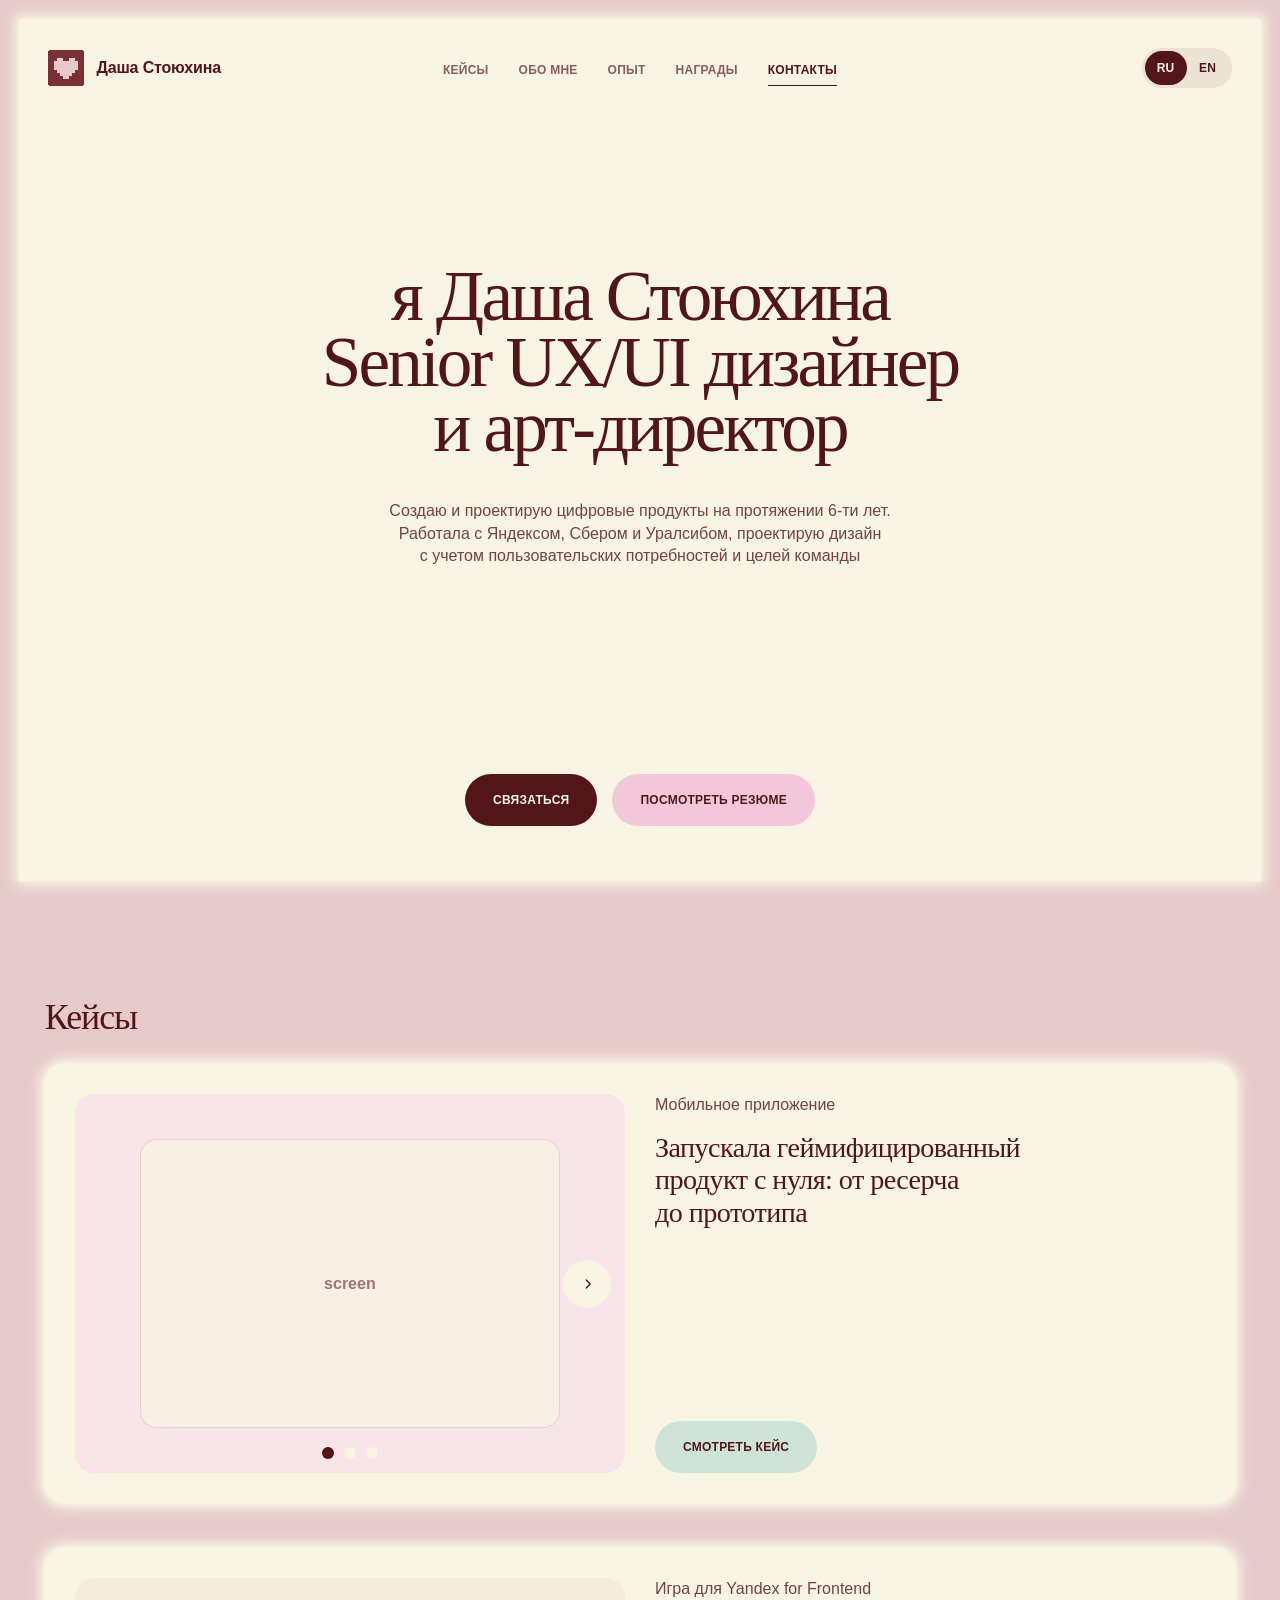
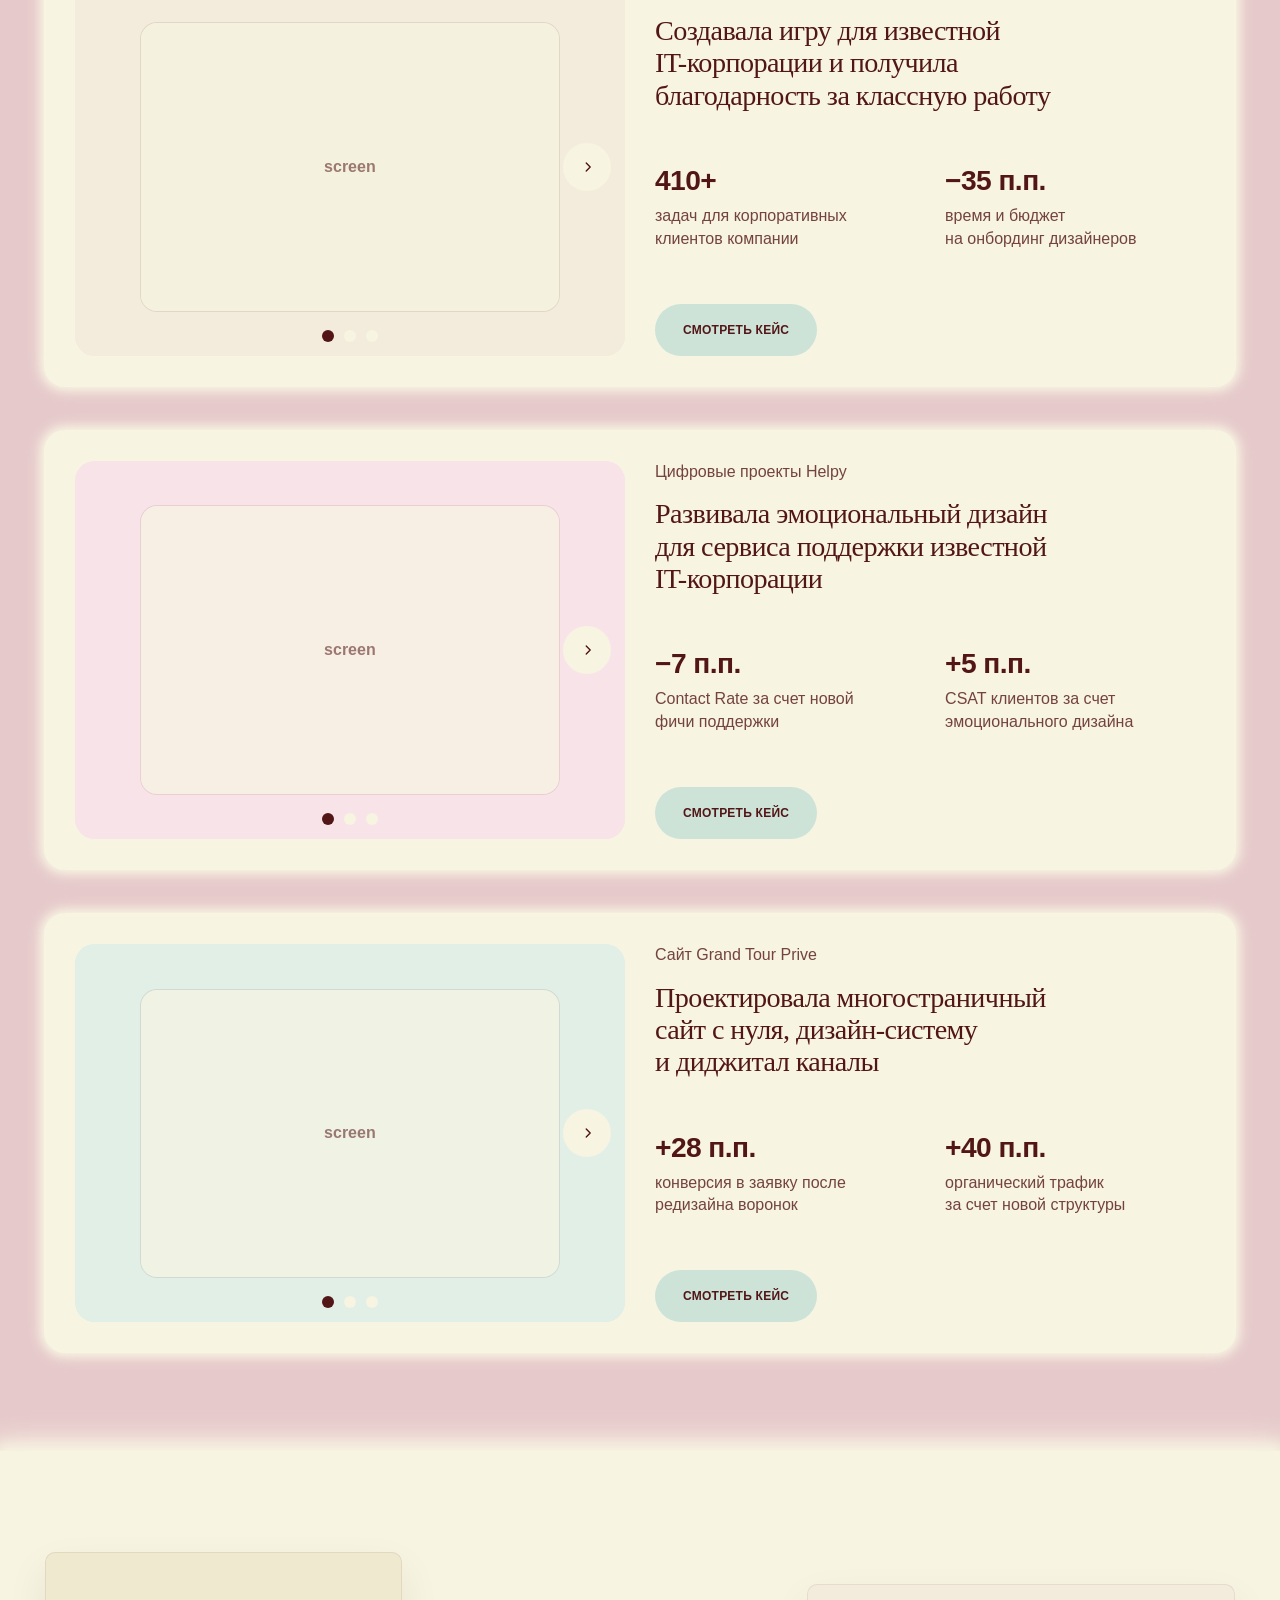
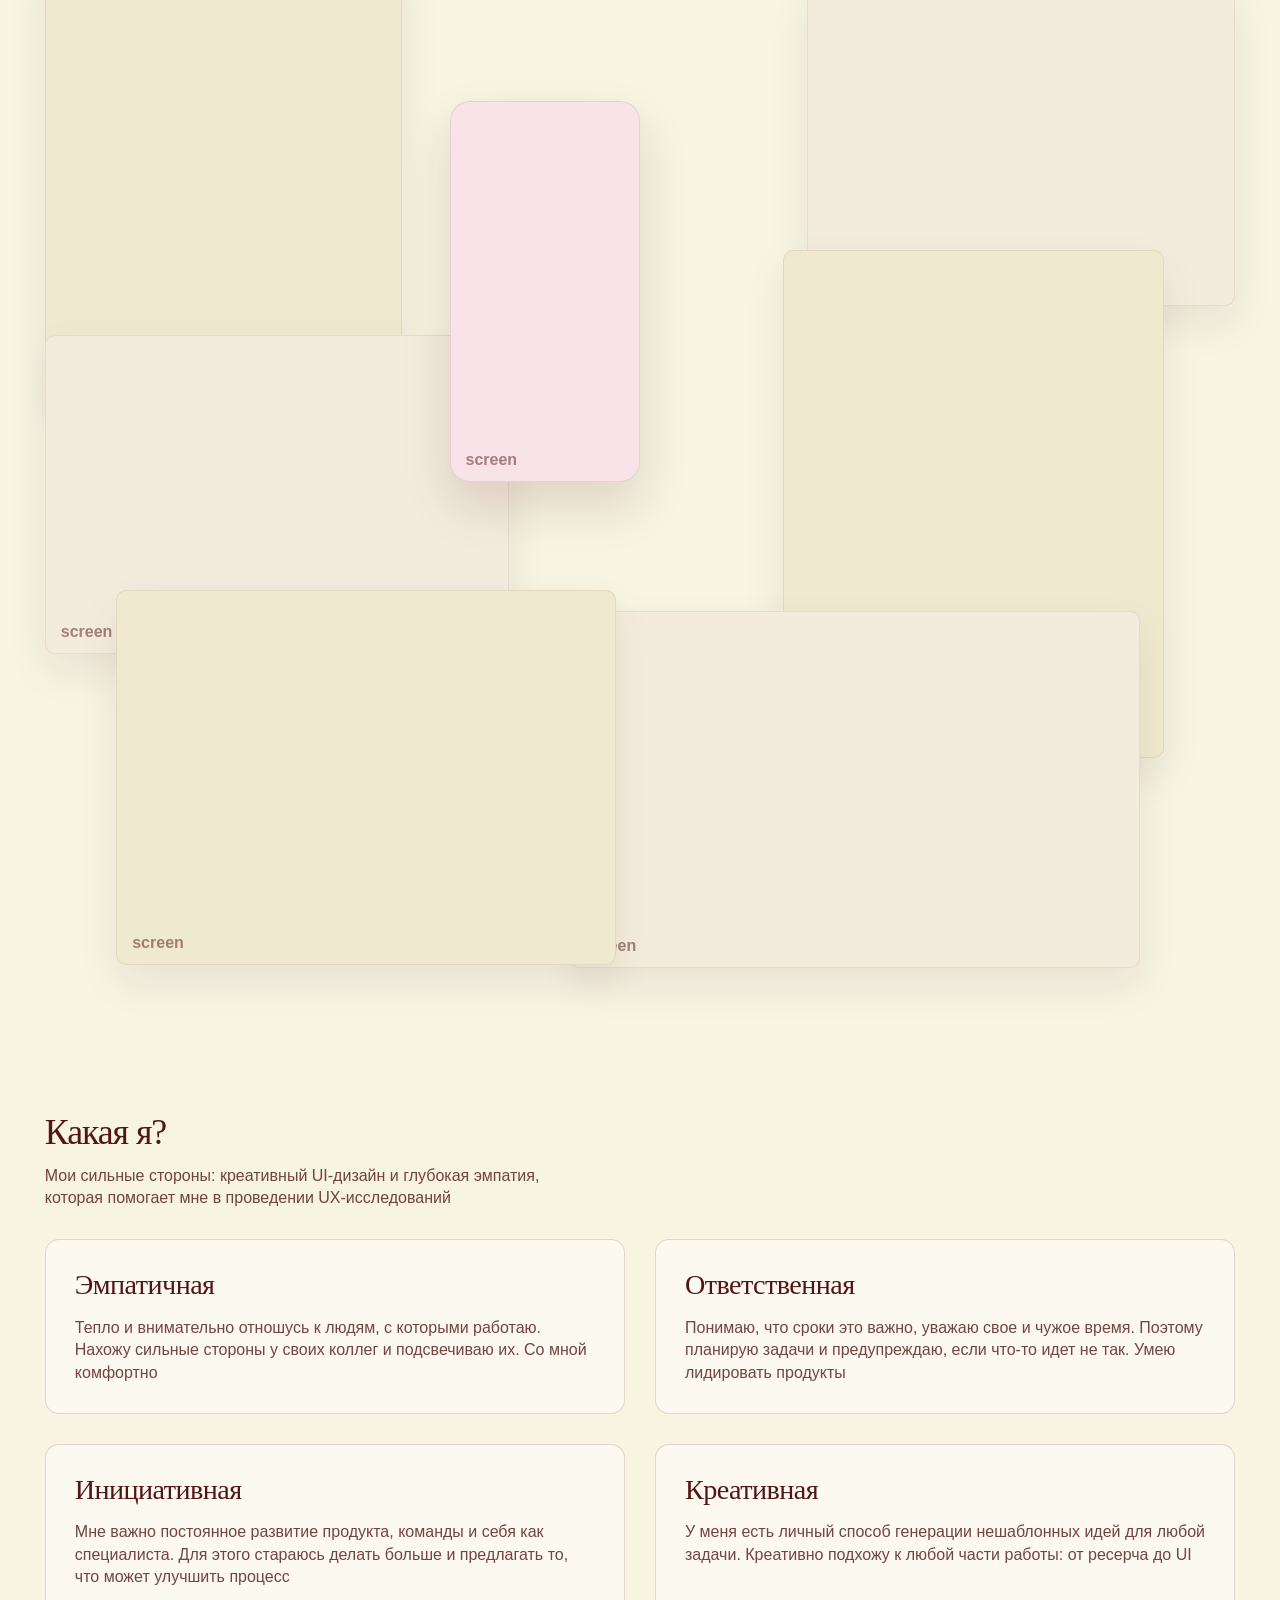
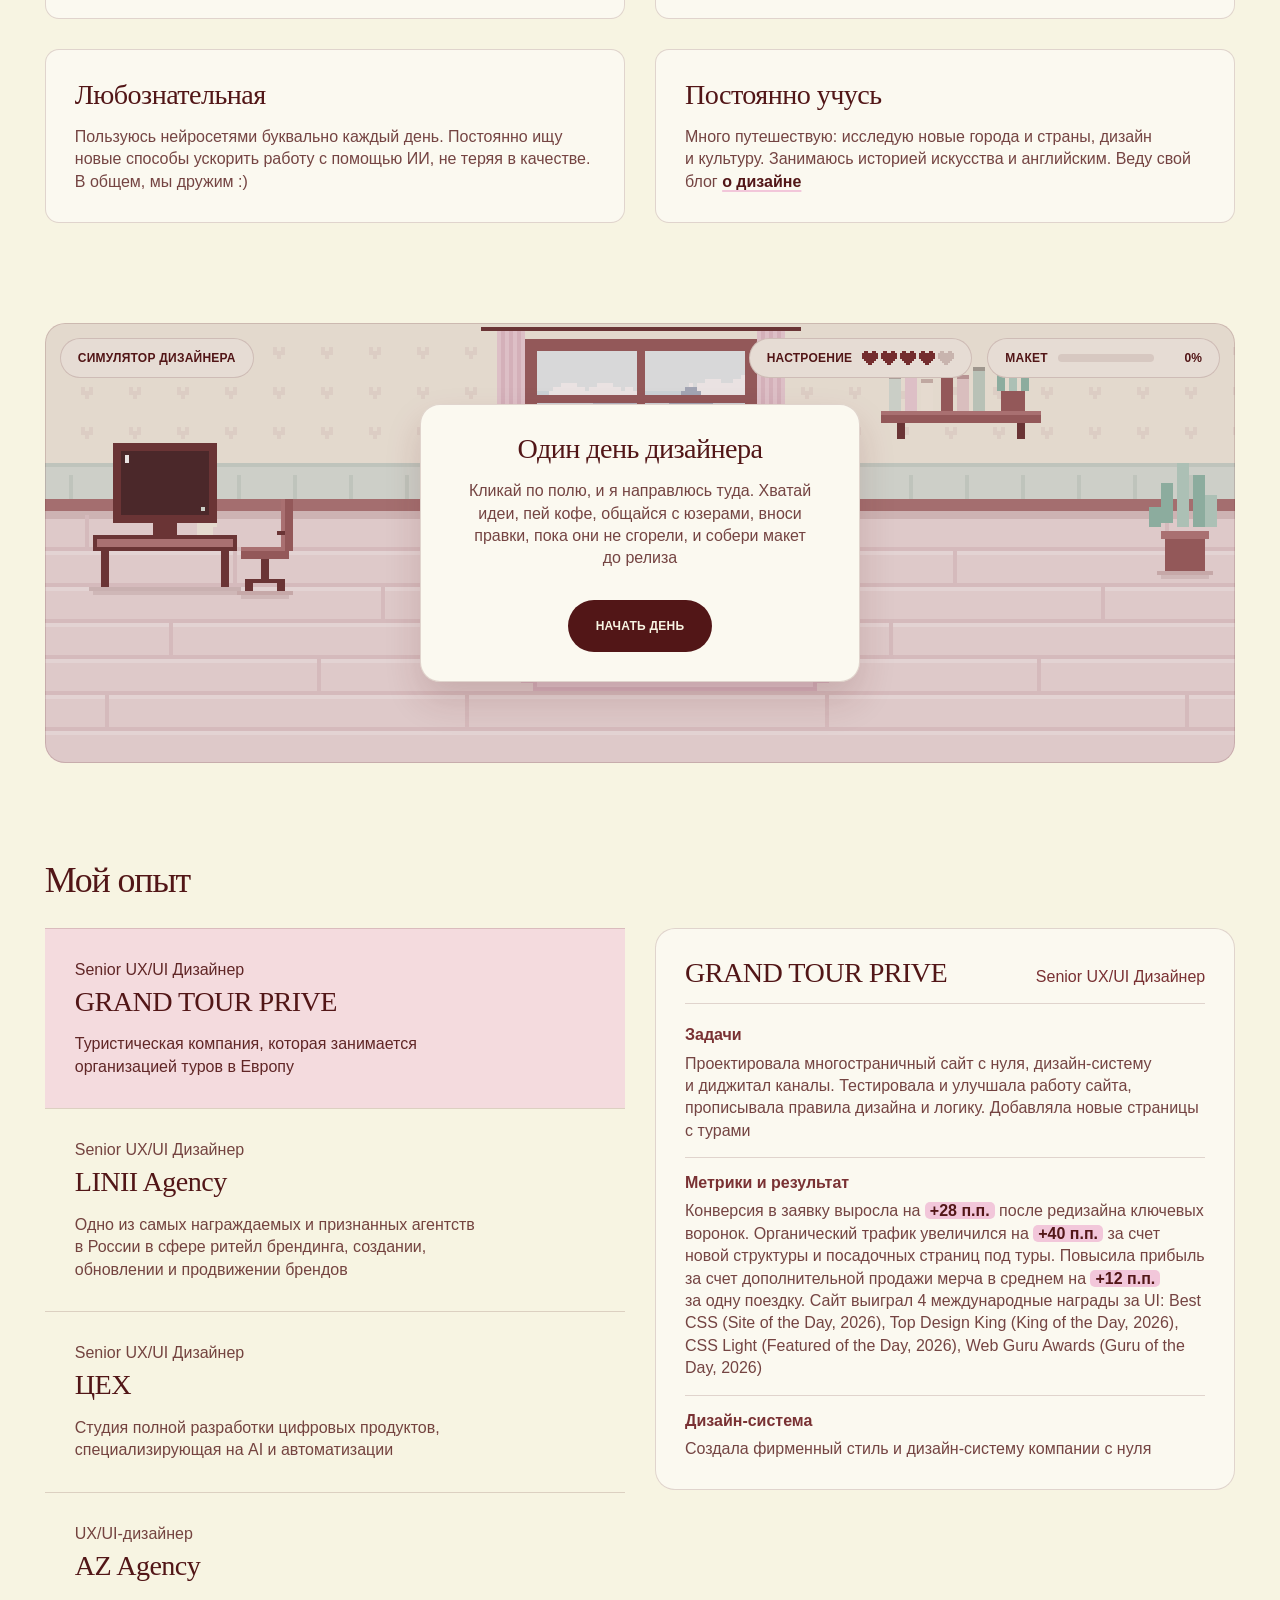
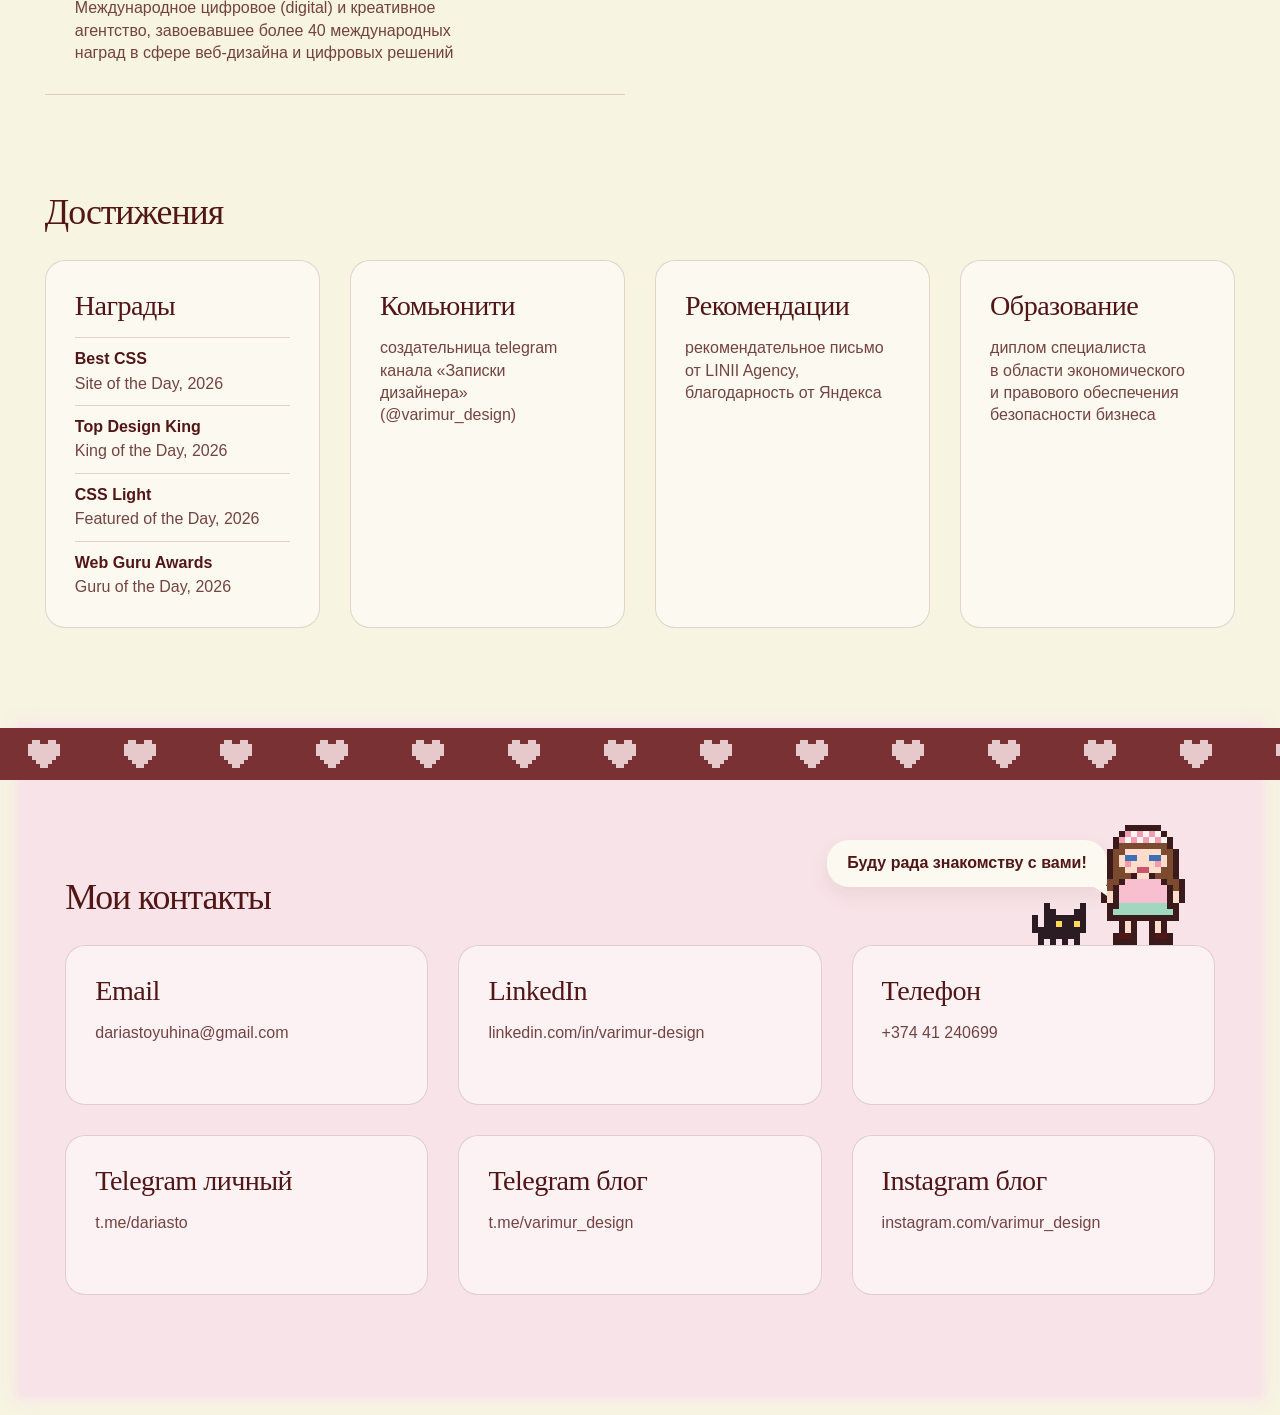
==== design/index.html @ 62f9e8bf "Set contact card title-to-value spacing to 15px. Co-authored-by: Cursor <cursoragent@cursor.com>" ====
﻿<!doctype html>
<html lang="ru">
  <head>
    <meta charset="utf-8" />
    <meta name="viewport" content="width=device-width, initial-scale=1, viewport-fit=cover" />
    <title>Даша Стоюхина | Senior UX/UI дизайнер и арт-директор</title>
    <meta
      name="description"
      content="Портфолио Даши Стоюхиной: Senior UX/UI дизайнер и арт-директор. Цифровые продукты для Яндекса, Сбера и Уралсиба."
    />
    <meta name="theme-color" content="#e6c9cb" />
    <link rel="stylesheet" href="./styles.css?v=50" />
  </head>
  <body>
    <a class="skip" href="#main" data-i18n="ui.skip">Перейти к содержанию</a>

    <header class="topbar" data-topbar>
      <div class="topbar__inner">
        <a class="logo" href="#top" aria-label="Даша Стоюхина">
          <span class="logo__tile" data-icon-tile="heart"></span>
          <span class="logo__name" data-i18n="brand">Даша Стоюхина</span>
        </a>

        <nav class="nav" id="site-nav" aria-label="Основная навигация" data-nav>
          <a class="nav__link" href="#cases" data-nav-link="cases" data-i18n="nav.cases">Кейсы</a>
          <a class="nav__link" href="#about" data-nav-link="about" data-i18n="nav.about">Обо мне</a>
          <a class="nav__link" href="#experience" data-nav-link="experience" data-i18n="nav.experience">Опыт</a>
          <a class="nav__link" href="#achievements" data-nav-link="awards" data-i18n="nav.awards">Награды</a>
          <a class="nav__link" href="#contacts" data-nav-link="contacts" data-i18n="nav.contact">Контакты</a>
        </nav>

        <div class="topbar__actions">
          <div class="lang" role="group" aria-label="Language">
            <button type="button" class="lang__btn" data-lang="ru" aria-pressed="true">RU</button>
            <button type="button" class="lang__btn" data-lang="en" aria-pressed="false">EN</button>
          </div>
          <a class="btn btn--primary btn--sm topbar__cta" href="#contacts">
            <span data-i18n="hero.primary">Связаться</span>
          </a>
          <button
            type="button"
            class="burger"
            aria-expanded="false"
            aria-controls="site-nav"
            aria-label="Меню"
            data-burger
          >
            <span></span><span></span><span></span>
          </button>
        </div>
      </div>
    </header>

    <main id="main">
      <!-- 1. First screen: the Figma frame "Идея 5", 100% of the viewport height -->
      <section class="hero" id="top">
        <div class="hero__plate">
          <div class="hero__center">
            <h1 class="hero__title" data-hero-title>
              <span>я Даша Стоюхина</span>
              <span>Senior UX/UI дизайнер</span>
              <span>и арт-директор</span>
            </h1>
            <p class="hero__lead" data-hero-lead>
              Создаю и проектирую цифровые продукты на протяжении 6-ти лет.<br />
              Работала с Яндексом, Сбером и Уралсибом, проектирую дизайн<br />
              с учетом пользовательских потребностей и целей команды
            </p>
          </div>
          <div class="hero__actions">
            <a class="btn btn--primary" href="#contacts" data-i18n="hero.primary">Связаться</a>
            <a class="btn btn--rose" href="https://drive.google.com/file/d/1dtvG4lhvJIFnrT7dEGy3mPZM46ilcKvS/view?usp=sharing" target="_blank" rel="noopener noreferrer" data-resume-link data-i18n="hero.secondary">Посмотреть резюме</a>
          </div>
        </div>
      </section>

      <!-- 2. Cases -->
      <section class="sec cases" id="cases" aria-labelledby="cases-title">
        <div class="wrap">
          <header class="sec-head">
            <h2 class="sec-title" id="cases-title" data-i18n="cases.title">Кейсы</h2>
          </header>
          <div class="cases__list" data-cases></div>
        </div>
      </section>

      <!-- 3. Communication design: quiet strip of screens (grey placeholders) -->
      <section class="comms" id="comms" aria-label="Коммуникации" data-i18n-aria="nav.comms">
        <div class="wrap">
          <div class="comms__collage" data-comms></div>
        </div>
      </section>

      <!-- 4. About -->
      <section class="sec about" id="about" aria-labelledby="about-title">
        <div class="wrap">
          <div class="about__grid">
            <header class="about__lead">
              <h2 class="sec-title" id="about-title" data-i18n="about.traitsTitle">Какая я?</h2>
              <p class="about__intro" data-i18n="about.intro"></p>
            </header>
            <div class="traits" data-traits></div>
          </div>
          <div class="about__sim" data-sim aria-label="симулятор дизайнера"></div>
        </div>
      </section>

      <!-- 5. Experience + achievements -->
      <section class="sec career" id="experience" aria-labelledby="cv-title">
        <div class="wrap">
          <header class="sec-head">
            <h2 class="sec-title" id="cv-title" data-i18n="about.cvTitle">Мой опыт</h2>
          </header>
          <div class="cv" data-cv></div>

          <div class="achievements" id="achievements" aria-labelledby="ach-title">
            <header class="sec-head">
              <h2 class="sec-title" id="ach-title" data-i18n="about.achievementsTitle">Достижения</h2>
            </header>
            <div class="ach" data-achievements></div>
          </div>
        </div>
      </section>
    </main>

    <footer class="footer" id="contacts">
      <div class="footer__plate">
        <div class="footer__pixels" aria-hidden="true"></div>
        <div class="wrap">
          <header class="sec-head">
            <h2 class="sec-title" data-footer-title>Мои контакты</h2>
          </header>
          <div class="footer__board">
            <div class="footer__hello">
              <span class="footer__bubble" data-contacts-bubble></span>
              <span class="footer__cat" data-cat-sprite></span>
              <span class="footer__dasha" data-dasha-sprite></span>
            </div>
            <ul class="contacts" data-contacts></ul>
          </div>
        </div>
      </div>
    </footer>

    <script src="../shared/i18n.js?v=4"></script>
    <script src="./i18n-extra.js?v=8"></script>
    <script src="./icons.js?v=5"></script>
    <script src="./sim.js?v=5"></script>
    <script src="./app.js?v=31"></script>
  </body>
</html>
---- design/styles.css ----
/* ===========================================================
   Portfolio — Dasha Stoyukhina
   First screen: her Figma frame (pink frame, blurred cream plate,
   centred Times headline). Everything below sits on plain beige,
   without plates: big type, hairlines, calm media.
   =========================================================== */

:root {
  --pink: #e6c9cb;
  --cream: #f7f4e2;
  --cream-2: #efe9cf;
  /* the only two beige card tones on the site: --cream-2 and --sand */
  --sand: #f3ecdc;
  --ink: #521617;
  --ink-2: #602626;
  --rose: #f2c7da;
  --rose-soft: #f8e4e8;
  --tiffany: #cde3d8;
  --tiffany-hover: #b7d5c7;
  --tile: #793133;
  --jade: #58a996;
  --line: rgba(82, 22, 23, 0.16);
  /* body text everywhere = hero lead */
  --muted: rgba(82, 22, 23, 0.8);
  --lh: 1.4;
  /* card surface = CV panel; opaque so it looks the same on cream and pink */
  --card: #fbf9f0;
  --card-line: inset 0 0 0 1px var(--line);
  --block: 100px;
  --serif: "Times New Roman", Times, serif;
  --sans: Arial, Helvetica, sans-serif;
  /* 1 hero / 2 section / 3 sub / 4 body / 5 micro — no extra sizes */
  --fs-1: clamp(2.6rem, 5.56vw, 5rem);
  --fs-2: clamp(1.5rem, 2.8vw, 2.5rem);
  --fs-3: clamp(1.35rem, 2.2vw, 2.1rem);
  --fs-4: 16px;
  --fs-5: 12px;
  --space-1: 15px;
  --space-2: 30px;
  --space-3: 60px;
  --space-4: 90px;
  --space-5: 150px;
  --frame: clamp(10px, 1.6vw, 23px);
  --plate-inset: 28px;
  /* almost full-bleed: small side inset that scales with the screen */
  --gutter: clamp(20px, 3.5vw, 56px);
  --maxw: none;
  --radius: 14px;
  --radius-lg: 20px;
  --ease: cubic-bezier(0.2, 0.7, 0.2, 1);
  --nav-h: 64px;
}

*,
*::before,
*::after { box-sizing: border-box; }

html {
  scroll-behavior: smooth;
  scroll-padding-top: 84px;
  -webkit-text-size-adjust: 100%;
}
html.has-heart-cursor { cursor: var(--cursor-default, auto); }
html.has-heart-cursor a,
html.has-heart-cursor button,
html.has-heart-cursor [role="tab"],
html.has-heart-cursor .case__track { cursor: var(--cursor-pointer, pointer); }

body {
  margin: 0;
  background: var(--cream);
  color: var(--ink);
  font-family: var(--sans);
  font-size: var(--fs-4);
  line-height: 1.5;
  -webkit-font-smoothing: antialiased;
  overflow-x: hidden;
}

img { max-width: 100%; display: block; }
h1, h2, h3, h4, p { margin: 0; }
a { color: inherit; }
ul { list-style: none; margin: 0; padding: 0; }
button { font: inherit; color: inherit; }

:focus-visible { outline: 3px solid var(--ink); outline-offset: 3px; border-radius: 6px; }

.sr-only {
  position: absolute !important; width: 1px; height: 1px; margin: -1px; padding: 0;
  overflow: hidden; clip: rect(0 0 0 0); white-space: nowrap; border: 0;
}
.skip {
  position: fixed; left: 12px; top: -80px; z-index: 100; padding: 12px 16px;
  background: var(--ink); color: var(--cream); border-radius: 10px; text-decoration: none; font-weight: 700;
}
.skip:focus { top: 12px; }

.pxicon { display: block; width: 100%; height: auto; image-rendering: pixelated; }
.pxglyph { display: block; width: 100%; height: 100%; }
.pxsprite { display: block; width: 100%; height: auto; image-rendering: pixelated; }

/* layout guides: two lines in the centre, 30px apart. Visible only with ?grid */
html.show-grid body::after {
  content: ""; position: fixed; inset: 0; z-index: 999; pointer-events: none;
  background:
    linear-gradient(90deg, transparent calc(50% - 15px), rgba(255, 0, 80, 0.55) calc(50% - 15px), rgba(255, 0, 80, 0.55) calc(50% - 14px), transparent calc(50% - 14px)),
    linear-gradient(90deg, transparent calc(50% + 14px), rgba(255, 0, 80, 0.55) calc(50% + 14px), rgba(255, 0, 80, 0.55) calc(50% + 15px), transparent calc(50% + 15px)),
    linear-gradient(90deg, transparent var(--gutter), rgba(0, 120, 255, 0.4) var(--gutter), rgba(0, 120, 255, 0.4) calc(var(--gutter) + 1px), transparent calc(var(--gutter) + 1px)),
    linear-gradient(270deg, transparent var(--gutter), rgba(0, 120, 255, 0.4) var(--gutter), rgba(0, 120, 255, 0.4) calc(var(--gutter) + 1px), transparent calc(var(--gutter) + 1px));
}

.wrap {
  width: 100%;
  max-width: var(--maxw);
  margin: 0 auto;
  padding: 0 var(--gutter);
  box-sizing: border-box;
}

/* ---------------- buttons ---------------- */
.btn {
  --bg: var(--ink); --fg: var(--cream); --bg-hover: var(--tile);
  display: inline-flex; align-items: center; justify-content: center;
  min-height: 52px; padding: 0 28px; border: 0; border-radius: 999px;
  background: var(--bg); color: var(--fg);
  font: 700 var(--fs-5)/1 var(--sans); letter-spacing: 0.02em; text-transform: uppercase;
  text-decoration: none; white-space: nowrap;
  transition: background-color 0.2s, color 0.2s, border-color 0.2s;
}
.btn:hover { background: var(--bg-hover); }
.btn:active { background: var(--bg-hover); }
.btn--rose { --bg: var(--rose); --fg: var(--ink); --bg-hover: #e8adc4; }
.btn--tiffany { --bg: var(--tiffany); --fg: var(--ink); --bg-hover: var(--tiffany-hover); }
.btn--sm { min-height: 40px; padding: 0 18px; }
.btn--ghost {
  --bg: transparent; --fg: var(--ink); --bg-hover: var(--ink);
  border: 1px solid var(--ink);
}
.btn--ghost:hover { color: var(--cream); }

/* ---------------- top bar (product navigation) ---------------- */
.topbar {
  position: fixed; inset: 0 0 auto 0; z-index: 60;
  /* same inset on top / left / right relative to the cream plate */
  padding: calc(var(--frame) + var(--plate-inset));
  padding-bottom: 0;
  transition: padding 0.25s var(--ease), background-color 0.25s, box-shadow 0.25s;
}
.topbar__inner {
  position: relative; margin: 0; min-height: 36px;
  display: grid; grid-template-columns: 1fr auto 1fr; align-items: center; gap: 16px;
}
.topbar__inner > .logo,
.topbar__inner > .nav,
.topbar__inner > .topbar__actions {
  display: flex; align-items: center; min-height: 36px;
}
.topbar.is-stuck {
  padding: 8px var(--gutter);
  background: rgba(247, 244, 226, 0.9);
  -webkit-backdrop-filter: blur(14px); backdrop-filter: blur(14px);
  box-shadow: 0 1px 0 var(--line);
}
.topbar.is-stuck .topbar__inner { min-height: 52px; }

.logo { gap: 12px; text-decoration: none; justify-self: start; }
.logo__tile { display: block; width: 36px; height: 36px; flex: none; transition: transform 0.2s var(--ease); }
/* 2 screen px down: the 12-unit icon is drawn at 36px, so 1 unit = 3px */
.logo__tile path { transform: translateY(0.6667px); }
.logo:hover .logo__tile { transform: rotate(-8deg) scale(1.08); }
.logo__name {
  font-weight: 700; font-size: var(--fs-4); letter-spacing: -0.01em; line-height: 1;
  display: inline-flex; align-items: center; height: 36px;
}

.nav { gap: var(--space-2); justify-self: center; }
.nav__link {
  position: relative; display: inline-flex; align-items: center; height: 36px;
  padding: 0; text-decoration: none; transform: translateY(2px);
  font-size: var(--fs-5); font-weight: 700; letter-spacing: 0.02em; text-transform: uppercase;
  line-height: 1; color: var(--ink-2); opacity: 0.72; transition: opacity 0.18s, color 0.18s;
}
.nav__link:hover { opacity: 1; color: var(--ink); }
.nav__link[aria-current="true"] { opacity: 1; color: var(--ink); }
.nav__link[aria-current="true"]::after {
  content: ""; position: absolute; left: 0; right: 0; bottom: 2px; height: 1px; background: var(--ink);
}

.topbar__actions { gap: 12px; justify-self: end; }
.topbar__cta { display: none; }
.topbar.is-stuck .topbar__cta { display: inline-flex; }
.lang { display: inline-flex; padding: 3px; border-radius: 999px; background: rgba(82, 22, 23, 0.07); }
.lang__btn {
  min-width: 42px; height: 34px; border: 0; border-radius: 999px; background: transparent;
  font: 700 var(--fs-5)/1 var(--sans); letter-spacing: 0.02em; transition: background-color 0.15s, color 0.15s;
}
.lang__btn:hover { background: rgba(82, 22, 23, 0.1); }
.lang__btn[aria-pressed="true"] { background: var(--ink); color: var(--cream); }

.burger { display: none; width: 44px; height: 44px; border: 0; border-radius: 50%; background: var(--rose); padding: 0; place-items: center; align-content: center; gap: 4px; }
.burger span { display: block; width: 18px; height: 2px; background: var(--ink); transition: transform 0.2s, opacity 0.2s; }
.topbar.is-open .burger span:nth-child(1) { transform: translateY(6px) rotate(45deg); }
.topbar.is-open .burger span:nth-child(2) { opacity: 0; }
.topbar.is-open .burger span:nth-child(3) { transform: translateY(-6px) rotate(-45deg); }

/* ---------------- hero: Figma "Идея 5" ---------------- */
.hero {
  background: var(--pink);
  padding: var(--frame);
  min-height: 100vh; min-height: 100svh;
  display: flex;
}
.hero__plate {
  position: relative; flex: 1; display: flex; flex-direction: column; align-items: center;
  padding: calc(var(--nav-h) + 40px) calc(var(--frame) + var(--plate-inset)) clamp(28px, 6vh, 56px);
  background: var(--cream);
  box-shadow:
    0 0 0 1px var(--cream),
    0 0 8px 3px var(--cream),
    0 0 16px 6px rgba(247, 244, 226, 0.65);
}
.hero__center {
  flex: 1; display: flex; flex-direction: column; align-items: center; justify-content: center;
  gap: clamp(20px, 4.4vh, 40px); text-align: center; width: 100%;
  transform: translateY(-33px);
}
.hero__title {
  font: 400 var(--fs-1)/0.92 var(--serif); letter-spacing: -0.04em; color: var(--ink);
  max-width: 100%;
}
.hero__title span { display: block; }
.hero__lead {
  max-width: none; font-size: var(--fs-4); line-height: var(--lh); color: var(--muted);
  white-space: nowrap;
}
.hero__actions { display: flex; flex-wrap: wrap; justify-content: center; gap: var(--space-1); }

/* ---------------- sections ---------------- */
.sec { padding: calc(var(--block) / 2) 0; }
.career { padding-bottom: var(--block); }
.cases {
  background: var(--pink);
  border-top: 0;
  padding-top: var(--block);
  padding-bottom: 0;
}
.cases .wrap { padding-bottom: var(--block); }
.cases .case {
  background: var(--cream);
  border-radius: var(--radius-lg);
  padding: var(--space-2);
  margin-top: 45px;
  overflow: visible;
  box-shadow:
    0 0 0 1px var(--cream),
    0 0 8px 3px var(--cream),
    0 0 16px 6px rgba(247, 244, 226, 0.65);
}
.cases .case:first-child { margin-top: 0; }
/* 100px of cream before the screens; its top edge is softened like the hero plate, a touch stronger */
.cases::after {
  content: ""; display: block; height: var(--block); background: var(--cream);
  box-shadow:
    0 0 0 1px var(--cream),
    0 -4px 12px 4px var(--cream),
    0 -10px 24px 8px rgba(247, 244, 226, 0.55);
}
.cases + .comms { background: var(--cream); }

.sec-head { display: flex; align-items: flex-start; gap: var(--space-2); margin-bottom: var(--space-2); }
.sec-title { font: 400 var(--fs-2)/0.96 var(--serif); letter-spacing: -0.03em; }

.reveal { opacity: 0; translate: 0 22px; transition: opacity 0.6s var(--ease), translate 0.6s var(--ease); transition-delay: calc(var(--i, 0) * 70ms); }
.reveal.is-in { opacity: 1; translate: 0 0; }

/* ---------------- cases: media left, text right (abarabonova rhythm) ---------------- */
.cases__list { display: grid; }
/* every two-column block splits on the centre guides: 1fr | 30px | 1fr */
.case {
  display: grid; grid-template-columns: minmax(0, 1fr) minmax(0, 1fr); gap: var(--space-2);
  align-items: stretch;
  overflow: visible;
  --c1: var(--rose-soft); --c2: var(--rose-soft);
}
.case--yandex { --c1: var(--sand); --c2: var(--sand); }
.case--grandtour { --c1: #e1efe7; --c2: #e1efe7; }

.case__media { position: relative; aspect-ratio: 16 / 11; border-radius: var(--radius-lg); overflow: hidden; isolation: isolate; background: var(--c1); align-self: start; }
.case__track {
  display: flex; height: 100%; overflow-x: auto; scroll-snap-type: x mandatory; scrollbar-width: none; overscroll-behavior-x: contain;
}
.case__track::-webkit-scrollbar { display: none; }
.slide { position: relative; flex: 0 0 100%; scroll-snap-align: start; scroll-snap-stop: always; }
.slide--ph { background: var(--c2); display: grid; place-items: center; }
.slide--ph::before {
  content: ""; position: absolute; inset: 12%; border-radius: 16px; background: rgba(247, 244, 226, 0.7);
  box-shadow: 0 0 0 1px rgba(82, 22, 23, 0.1);
}
.slide__label { position: relative; font: 600 var(--fs-4)/1 var(--sans); color: var(--ink); opacity: 0.55; letter-spacing: 0; text-transform: none; }

.slider-btn {
  position: absolute; top: 50%; z-index: 2; width: 48px; height: 48px; margin-top: -24px; padding: 0; border-radius: 50%;
  border: 0; outline: 0; box-shadow: none; background: var(--cream); color: var(--ink); display: grid; place-items: center;
  transition: background-color 0.2s, color 0.2s, opacity 0.2s;
}
.slider-btn:hover:not(:disabled),
.slider-btn:focus-visible:not(:disabled) { background: var(--ink); color: var(--cream); border: 0; outline: 0; box-shadow: none; }
.slider-btn:disabled { opacity: 0; pointer-events: none; }
.slider-btn--prev { left: 14px; }
.slider-btn--next { right: 14px; }
.slider-btn--prev .slider-btn__i { transform: scaleX(-1); }
.slider-btn__i { display: block; width: 14px; height: 14px; margin-left: 2px; color: inherit; }
.slider-btn--prev .slider-btn__i { margin-left: 0; margin-right: 2px; }
.slider-btn__i svg { display: block; width: 100%; height: 100%; }
.slider-dots { position: absolute; left: 0; right: 0; bottom: 5px; z-index: 2; display: flex; justify-content: center; gap: 0; }
/* 30px hit area around a 12px visible dot */
.slider-dot {
  box-sizing: border-box; width: 30px; height: 30px; margin: 0 -4px; padding: 9px; border-radius: 50%; border: 0;
  background: var(--cream); background-clip: content-box; cursor: pointer;
  transition: background-color 0.18s, transform 0.18s;
}
.slider-dot:hover { transform: scale(1.2); }
.slider-dot.is-on { background-color: var(--ink); }
.case__body {
  display: flex; flex-direction: column; align-items: flex-start;
  gap: var(--space-1); min-width: 0;
}
.case__caption { font: 400 var(--fs-4)/var(--lh) var(--sans); color: var(--muted); }
.case__title { font: 400 var(--fs-3)/1.15 var(--serif); letter-spacing: -0.02em; }
html[lang="en"] .case__title { max-width: 15em; }
/* metrics float in the middle: equal space above (to the title) and below (to the button) */
.case__metrics {
  display: grid; grid-template-columns: repeat(2, minmax(0, 1fr)); gap: var(--space-2); width: 100%;
  margin: auto 0;
}
.case__metrics + .case-cta { margin-top: 0; }
.metric-card__value { font: 700 var(--fs-3)/1.1 var(--sans); letter-spacing: -0.02em; color: var(--ink); }
.metric-card__label { margin-top: 8px; font: 400 var(--fs-4)/var(--lh) var(--sans); color: var(--muted); }
.case-cta { margin-top: auto; flex: none; }

/* ---------------- communications: an overlapping collage of screens (yana-style) ---------------- */
.comms { padding: 0 0 calc(var(--block) / 2); }
.cases + .comms { padding-top: 0; }
/* tall collage spanning several screens, like yana-fisher */
.comms__collage { position: relative; aspect-ratio: 1.12 / 1; }
.shot {
  position: absolute; left: var(--l); top: var(--t); z-index: var(--z, 1); width: var(--w); aspect-ratio: var(--ar, 4 / 5);
  border-radius: 10px; background: var(--tone, var(--cream-2));
  box-shadow: inset 0 0 0 1px rgba(82, 22, 23, 0.08), 0 18px 40px rgba(82, 22, 23, 0.08);
  transition: transform 0.3s var(--ease);
}
.shot--phone { border-radius: 20px; box-shadow: inset 0 0 0 1px rgba(82, 22, 23, 0.1), 0 24px 50px rgba(82, 22, 23, 0.14); }
.shot:hover { transform: translateY(-6px); }
/* screens can be dragged around on wide screens */
@media (min-width: 641px) {
  .shot { touch-action: none; cursor: grab; user-select: none; }
  .shot.is-dragging { cursor: grabbing; transform: scale(1.02); transition: none; box-shadow: inset 0 0 0 1px rgba(82, 22, 23, 0.08), 0 30px 60px rgba(82, 22, 23, 0.16); }
}
.shot__label { position: absolute; left: 16px; bottom: 14px; font: 600 var(--fs-4)/1 var(--sans); letter-spacing: 0; text-transform: none; opacity: 0.5; }

/* ---------------- about: heading, then trait cards in two columns ---------------- */
.about__lead { display: grid; gap: var(--space-1); margin-bottom: var(--space-2); }
.about__intro { font-size: var(--fs-4); line-height: var(--lh); color: var(--muted); max-width: 60ch; }

.traits { display: grid; grid-template-columns: repeat(2, minmax(0, 1fr)); gap: var(--space-2); }
.trait {
  display: grid; align-content: start; gap: var(--space-1);
  padding: var(--space-2); border-radius: var(--radius); background: var(--card); box-shadow: var(--card-line);
  transition: transform 0.3s var(--ease);
}
.trait:hover { transform: translateY(-4px); }
.trait__title { font: 400 var(--fs-3)/1.15 var(--serif); letter-spacing: -0.02em; }
.trait__text { font-size: var(--fs-4); line-height: var(--lh); color: var(--muted); max-width: 60ch; }
.trait__text a { color: var(--ink); font-weight: 600; text-underline-offset: 3px; text-decoration-thickness: 2px; text-decoration-color: var(--rose); transition: text-decoration-color 0.2s; }
.trait__text a:hover { text-decoration-color: var(--ink); }

.about__sim { margin: var(--block) 0 0; }

/* ---------------- career: CV as master/detail ---------------- */
.cv { display: grid; grid-template-columns: minmax(0, 1fr) minmax(0, 1fr); gap: var(--space-2); align-items: start; }
.cv__list { display: grid; border-bottom: 1px solid var(--line); }
.cv-btn {
  display: grid; grid-template-columns: minmax(0, 1fr) auto; gap: var(--space-1); align-items: start; width: 100%; text-align: left;
  padding: var(--space-2); border: 0; border-top: 1px solid var(--line); border-radius: 0; background: transparent;
  transition: background-color 0.2s, color 0.2s;
}
.cv-btn:hover { background: rgba(242, 199, 218, 0.4); }
.cv-item.is-on .cv-btn { background: rgba(242, 199, 218, 0.55); }
.cv-btn__main { display: grid; gap: 5px; }
.cv-btn__role { font: 400 var(--fs-4)/var(--lh) var(--sans); letter-spacing: 0; text-transform: none; color: var(--muted); }
.cv-btn__company { font: 400 var(--fs-3)/1.15 var(--serif); letter-spacing: -0.02em; }
.cv-btn__sum { margin-top: 10px; font-size: var(--fs-4); line-height: var(--lh); color: var(--muted); max-width: 46ch; }
.cv-item.is-on .cv-btn__sum, .cv-item.is-on .cv-btn__role { color: var(--ink-2); }
.cv-btn__mark { display: none; width: 18px; height: 18px; margin-top: 8px; transition: transform 0.25s var(--ease); }
.cv-item.is-on .cv-btn__mark { transform: rotate(45deg); }
.cv-inline { display: none; }

.cv__panel {
  position: sticky; top: 100px; min-height: 360px; padding: var(--space-2); border-radius: var(--radius-lg);
  background: var(--card); box-shadow: var(--card-line);
}
.cv__panel.is-swap { animation: swap 0.35s var(--ease); }
.cv-panel__head { display: flex; flex-wrap: wrap; align-items: baseline; justify-content: space-between; gap: 6px var(--space-1); padding-bottom: var(--space-1); margin-bottom: 6px; border-bottom: 1px solid var(--line); }
.cv-panel__company { font: 400 var(--fs-3)/1.1 var(--serif); letter-spacing: -0.02em; }
.cv-panel__role { font: 400 var(--fs-4)/var(--lh) var(--sans); letter-spacing: 0; text-transform: none; color: var(--tile); }
.cv-sec { padding: var(--space-1) 0; border-bottom: 1px solid var(--line); }
.cv-sec:last-child { border-bottom: 0; padding-bottom: 0; }
.cv-sec__title { font: 600 var(--fs-4)/1.2 var(--sans); letter-spacing: 0; text-transform: none; color: var(--tile); margin-bottom: 8px; }
.cv-sec__text { font-size: var(--fs-4); line-height: var(--lh); color: var(--muted); }
mark.metric { background: var(--rose); color: var(--ink); padding: 0 5px; border-radius: 5px; font-weight: 700; white-space: nowrap; }

.achievements { margin-top: var(--block); }
.ach { display: grid; grid-template-columns: repeat(4, minmax(0, 1fr)); gap: var(--space-2); }
.ach-item {
  display: flex; flex-direction: column; align-items: flex-start; gap: var(--space-1);
  padding: var(--space-2); border-radius: var(--radius-lg); background: var(--card); box-shadow: var(--card-line);
}
.ach-item__kicker { font: 700 var(--fs-4)/var(--lh) var(--sans); color: var(--tile); }
.ach-item__title { font: 400 var(--fs-3)/1.15 var(--serif); letter-spacing: -0.02em; }
.ach-item__text { font-size: var(--fs-4); line-height: var(--lh); color: var(--muted); }
.ach-item__chips { display: grid; width: 100%; }
.ach-item__chips li {
  display: grid; gap: 2px; padding: 10px 0; border-top: 1px solid var(--line);
  font-size: var(--fs-4); line-height: var(--lh);
}
.ach-item__chips li:last-child { padding-bottom: 0; }
.ach-item__chips span { color: var(--muted); }

/* ---------------- footer ---------------- */
/* cream side frame + soft-edged pink plate, same blur idea as the hero */
.footer {
  background: var(--cream);
  padding: 0 var(--frame) var(--frame);
}
.footer__plate {
  background: var(--rose-soft);
  padding-bottom: var(--block);
  box-shadow:
    0 0 0 1px var(--rose-soft),
    0 0 8px 3px var(--rose-soft),
    0 0 16px 6px rgba(248, 228, 232, 0.65);
}
/* Dasha + cat stand on the top edge of the top-right contact card */
.footer__board { position: relative; }
.footer__hello { position: absolute; right: var(--space-2); bottom: 100%; z-index: 1; display: flex; align-items: flex-end; gap: var(--space-1); }
.footer__dasha { width: 84px; flex: none; animation: hop 2.4s steps(4) infinite; }
.footer__cat { width: 54px; flex: none; transform: scaleX(-1); }
/* chat-style speech bubble at her head, the tail points down-right to her */
.footer__bubble {
  position: absolute; right: 78px; bottom: 58px; z-index: 1; white-space: nowrap;
  padding: 12px 20px; border-radius: 22px 22px 4px 22px; background: var(--card);
  box-shadow: 0 8px 20px rgba(82, 22, 23, 0.08);
  font: 700 var(--fs-4)/var(--lh) var(--sans);
}
.footer__bubble::after {
  content: ""; position: absolute; right: 0; bottom: -9px;
  border-right: 14px solid var(--card); border-bottom: 10px solid transparent;
}
.footer__pixels {
  position: relative; height: 52px; margin: 0 calc(-1 * var(--frame)) var(--block); background-color: var(--tile);
  background-image: url("data:image/svg+xml,%3Csvg xmlns='http://www.w3.org/2000/svg' width='48' height='26' viewBox='0 0 24 13' shape-rendering='crispEdges'%3E%3Cpath fill='%23e6c9cb' d='M8 3h1v1h-1zM9 3h1v1h-1zM12 3h1v1h-1zM13 3h1v1h-1zM7 4h8v3H7zM8 7h6v1H8zM9 8h4v1H9zM10 9h2v1h-2z'/%3E%3C/svg%3E");
  background-size: 96px 52px; background-repeat: repeat-x; animation: marquee 9s linear infinite;
}
.contacts { display: grid; grid-template-columns: repeat(3, minmax(0, 1fr)); gap: var(--space-2); }
.contact {
  display: flex; flex-direction: column; justify-content: flex-start; gap: 15px;
  height: 100%; min-height: 160px; padding: var(--space-2);
  border-radius: var(--radius-lg); background: rgba(255, 255, 255, 0.5); box-shadow: var(--card-line);
  text-decoration: none; transition: transform 0.3s var(--ease);
}
.contact:hover { transform: translateY(-4px); }
.contact__kind { font: 400 var(--fs-3)/1.15 var(--serif); letter-spacing: -0.02em; color: var(--ink); }
.contact__val { font: 400 var(--fs-4)/var(--lh) var(--sans); color: var(--muted); overflow-wrap: anywhere; }

/* ---------------- designer simulator ---------------- */
.sim {
  position: relative; overflow: hidden; border-radius: var(--radius-lg); background: #ead2cf;
}
.sim::after { content: ""; position: absolute; inset: 0; z-index: 4; border-radius: inherit; box-shadow: var(--card-line); pointer-events: none; }
.sim__canvas {
  display: block; image-rendering: pixelated; image-rendering: crisp-edges; touch-action: manipulation;
  cursor: var(--cursor-pointer, pointer);
}
.sim__canvas:focus-visible { outline: 0; }
.sim__hud {
  position: absolute; top: var(--space-1); left: var(--space-1); right: var(--space-1); z-index: 2;
  display: flex; flex-wrap: wrap; align-items: center; gap: var(--space-1); pointer-events: none;
}
/* small captions inside the game use the button type style */
.sim__tag, .sim__stat {
  display: inline-flex; align-items: center; gap: 10px; min-height: 40px; padding: 0 18px;
  border-radius: 999px; background: var(--card); box-shadow: var(--card-line);
  font: 700 var(--fs-5)/1 var(--sans); letter-spacing: 0.02em; text-transform: uppercase;
}
.sim__tag { margin-right: auto; }
.sim__hearts { display: inline-flex; gap: 3px; }
.sim__heart { display: block; width: 16px; height: 14px; color: var(--tile); transition: color 0.2s; }
.sim__heart.is-off { color: rgba(82, 22, 23, 0.2); }
.sim__bar { position: relative; display: block; width: 96px; height: 8px; overflow: hidden; border-radius: 8px; background: rgba(82, 22, 23, 0.1); }
.sim__bar i { position: absolute; inset: 0 auto 0 0; width: 0; border-radius: 8px; background: var(--tile); transition: width 0.3s var(--ease); }
.sim__v { min-width: 3.2em; text-align: right; }
.sim__pops { position: absolute; inset: 0; z-index: 2; pointer-events: none; }
.sim__pop {
  position: absolute; transform: translateX(-50%); padding: 8px 12px; white-space: nowrap;
  border-radius: 999px; background: var(--card); box-shadow: var(--card-line);
  font: 700 var(--fs-5)/1 var(--sans); letter-spacing: 0.02em; text-transform: uppercase;
  animation: simpop 1.1s var(--ease) forwards;
}
.sim__pop--good { background: var(--tiffany); }
.sim__pop--love { background: var(--rose); }
.sim__pop--bad { background: var(--tile); color: var(--cream); box-shadow: none; }
.sim__overlay {
  position: absolute; inset: 0; z-index: 3; display: grid; place-items: center; padding: var(--space-2);
  background: rgba(82, 22, 23, 0.12);
}
.sim__overlay[hidden] { display: none; }
.sim__card {
  display: grid; justify-items: center; gap: var(--space-1); max-width: 440px; padding: var(--space-2);
  text-align: center; background: var(--card); border-radius: var(--radius-lg); box-shadow: var(--card-line), 0 18px 36px rgba(82, 22, 23, 0.16);
}
.sim__title { font: 400 var(--fs-3)/1.1 var(--serif); letter-spacing: -0.02em; }
.sim__text { font-size: var(--fs-4); line-height: var(--lh); color: var(--muted); }
.sim__go { margin-top: var(--space-1); }

/* ---------------- keyframes ---------------- */
@keyframes hop { 0% { transform: translateY(0); } 40% { transform: translateY(-8px); } 70% { transform: translateY(2px); } 100% { transform: translateY(0); } }
@keyframes swap { from { opacity: 0; transform: translateY(8px); } to { opacity: 1; transform: none; } }
@keyframes marquee { to { background-position-x: 96px; } }
@keyframes simpop { 0% { opacity: 0; translate: 0 6px; } 15% { opacity: 1; translate: 0 0; } 75% { opacity: 1; } 100% { opacity: 0; translate: 0 -18px; } }

/* ---------------- responsive ---------------- */
@media (max-width: 900px) {
  .hero__lead { white-space: normal; max-width: 42ch; }
  :root { --fs-1: clamp(2rem, 9vw, 2.9rem); }
}

@media (max-width: 1100px) {
  .ach { grid-template-columns: repeat(2, minmax(0, 1fr)); }
}

@media (max-width: 900px) {
  .case { grid-template-columns: minmax(0, 1fr); }
  .case-cta { margin-top: var(--space-1); }
  .case__title .br-d { display: none; }
  .contacts { grid-template-columns: repeat(2, minmax(0, 1fr)); }
}

@media (max-width: 960px) {
  .topbar__inner { grid-template-columns: 1fr auto; }
  .burger { display: grid; }
  .topbar__inner > .nav {
    display: none; position: absolute; top: calc(100% + 10px); left: 0; right: 0; flex-direction: column; gap: 2px; padding: 8px;
    border-radius: 22px; background: var(--cream); box-shadow: 0 0 0 1px var(--line), 0 18px 36px rgba(82, 22, 23, 0.18);
  }
  .topbar.is-open .topbar__inner > .nav { display: flex; }
  .nav__link { padding: 14px 4px; font-size: var(--fs-5); }
  .topbar.is-open:not(.is-stuck) .topbar__inner { z-index: 2; }
  .cv { grid-template-columns: minmax(0, 1fr); }
  .cv__panel { display: none; }
  .cv-btn__mark { display: block; }
  .cv-item.is-on .cv-inline {
    display: block; margin: 8px 0 14px; padding: 18px 20px; border-radius: 16px; background: rgba(255, 255, 255, 0.55);
    box-shadow: inset 0 0 0 1px var(--line); animation: swap 0.3s var(--ease);
  }
}

@media (max-width: 640px) {
  .topbar__cta, .topbar.is-stuck .topbar__cta { display: none; }
  .lang__btn { min-width: 38px; }
  .case__metrics { grid-template-columns: minmax(0, 1fr); gap: var(--space-1); }
  .ach, .contacts, .traits { grid-template-columns: minmax(0, 1fr); }
  .trait { padding: 20px; }
  .sim__tag { display: none; }
  .sim__bar { width: 56px; }
  .hero__actions { width: 100%; flex-direction: column; }
  .hero__actions .btn { width: 100%; }
  .comms__collage { aspect-ratio: auto; display: grid; grid-template-columns: repeat(2, minmax(0, 1fr)); gap: var(--space-1); align-items: start; }
  .shot { position: relative; left: auto; top: auto; width: auto; rotate: 0deg; }
  .shot--phone { grid-row: span 2; }
}

@media (max-height: 560px) and (orientation: landscape) {
  .hero__plate { padding-top: calc(var(--nav-h) + 12px); }
  .hero__center { gap: 12px; }
}

@media (prefers-reduced-motion: reduce) {
  html { scroll-behavior: auto; }
  *, *::before, *::after { animation: none !important; transition-duration: 0.01ms !important; }
  .reveal { opacity: 1; translate: 0 0; }
}
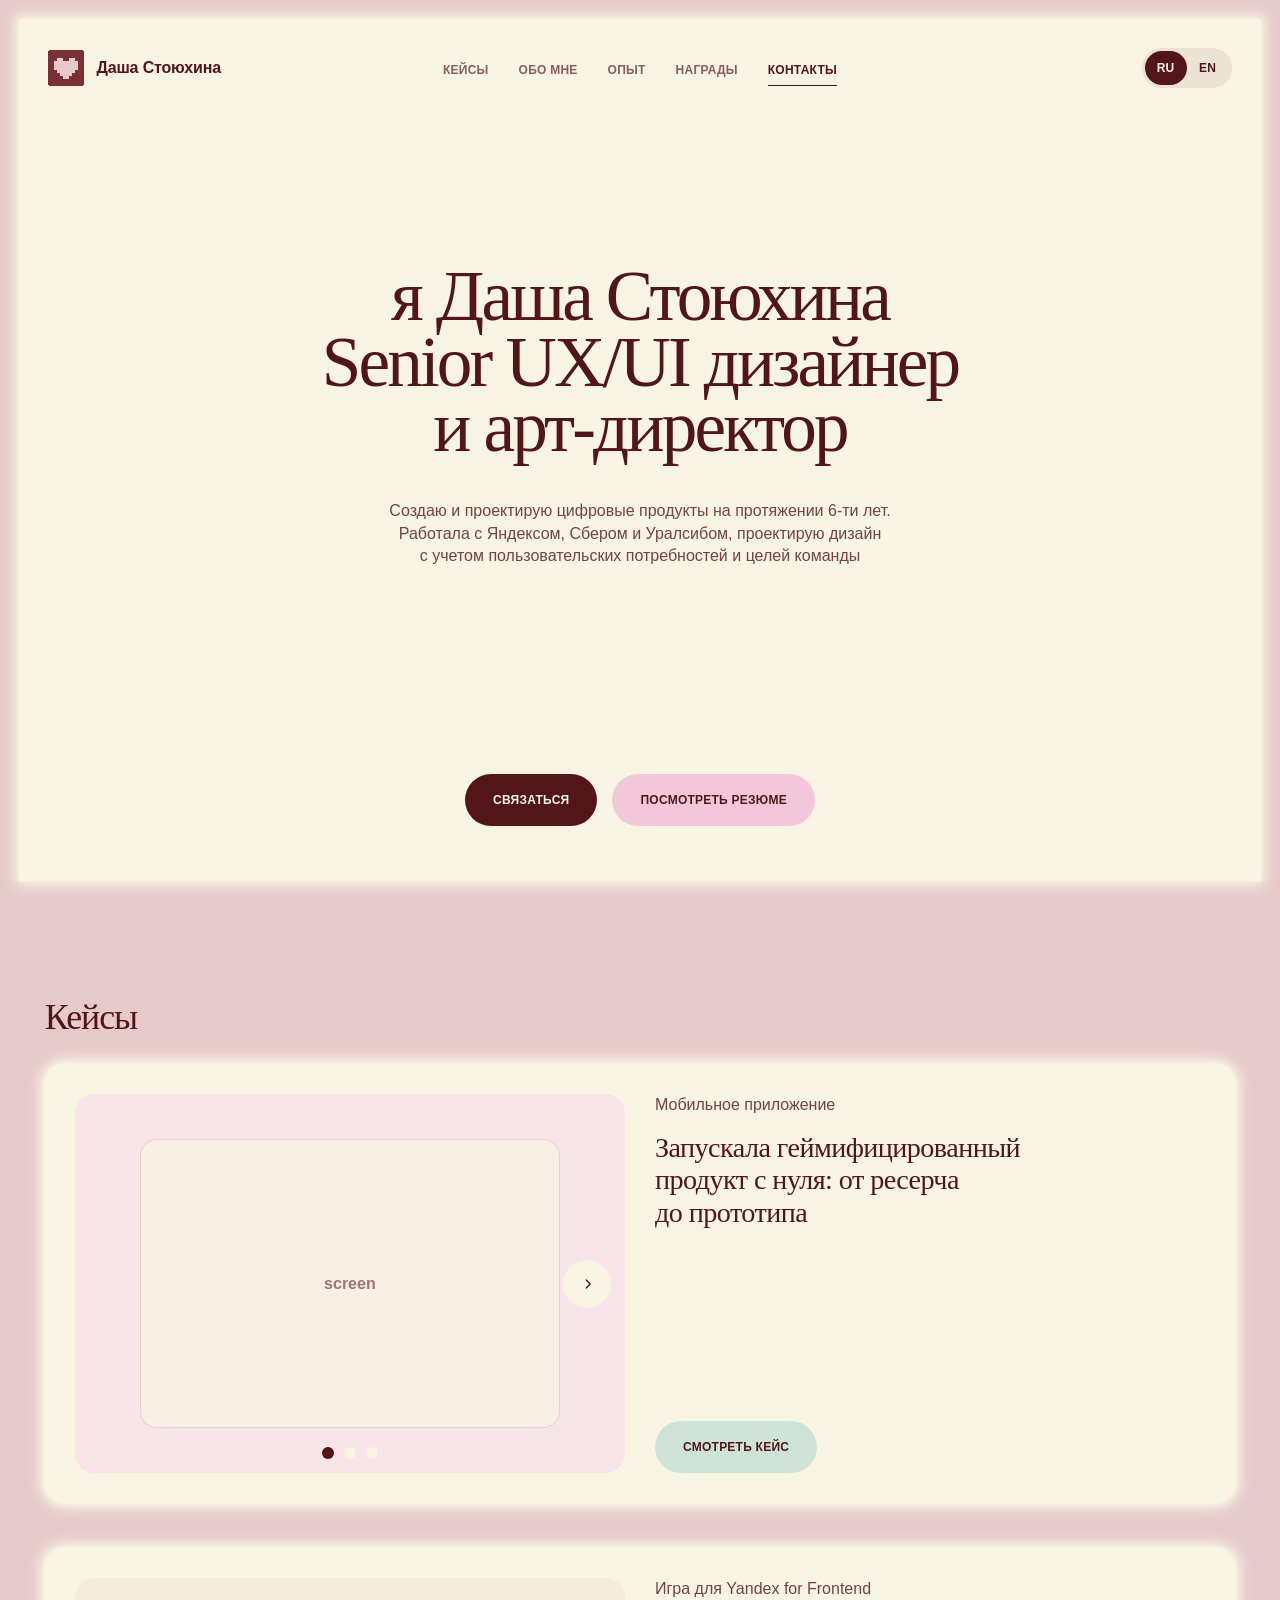
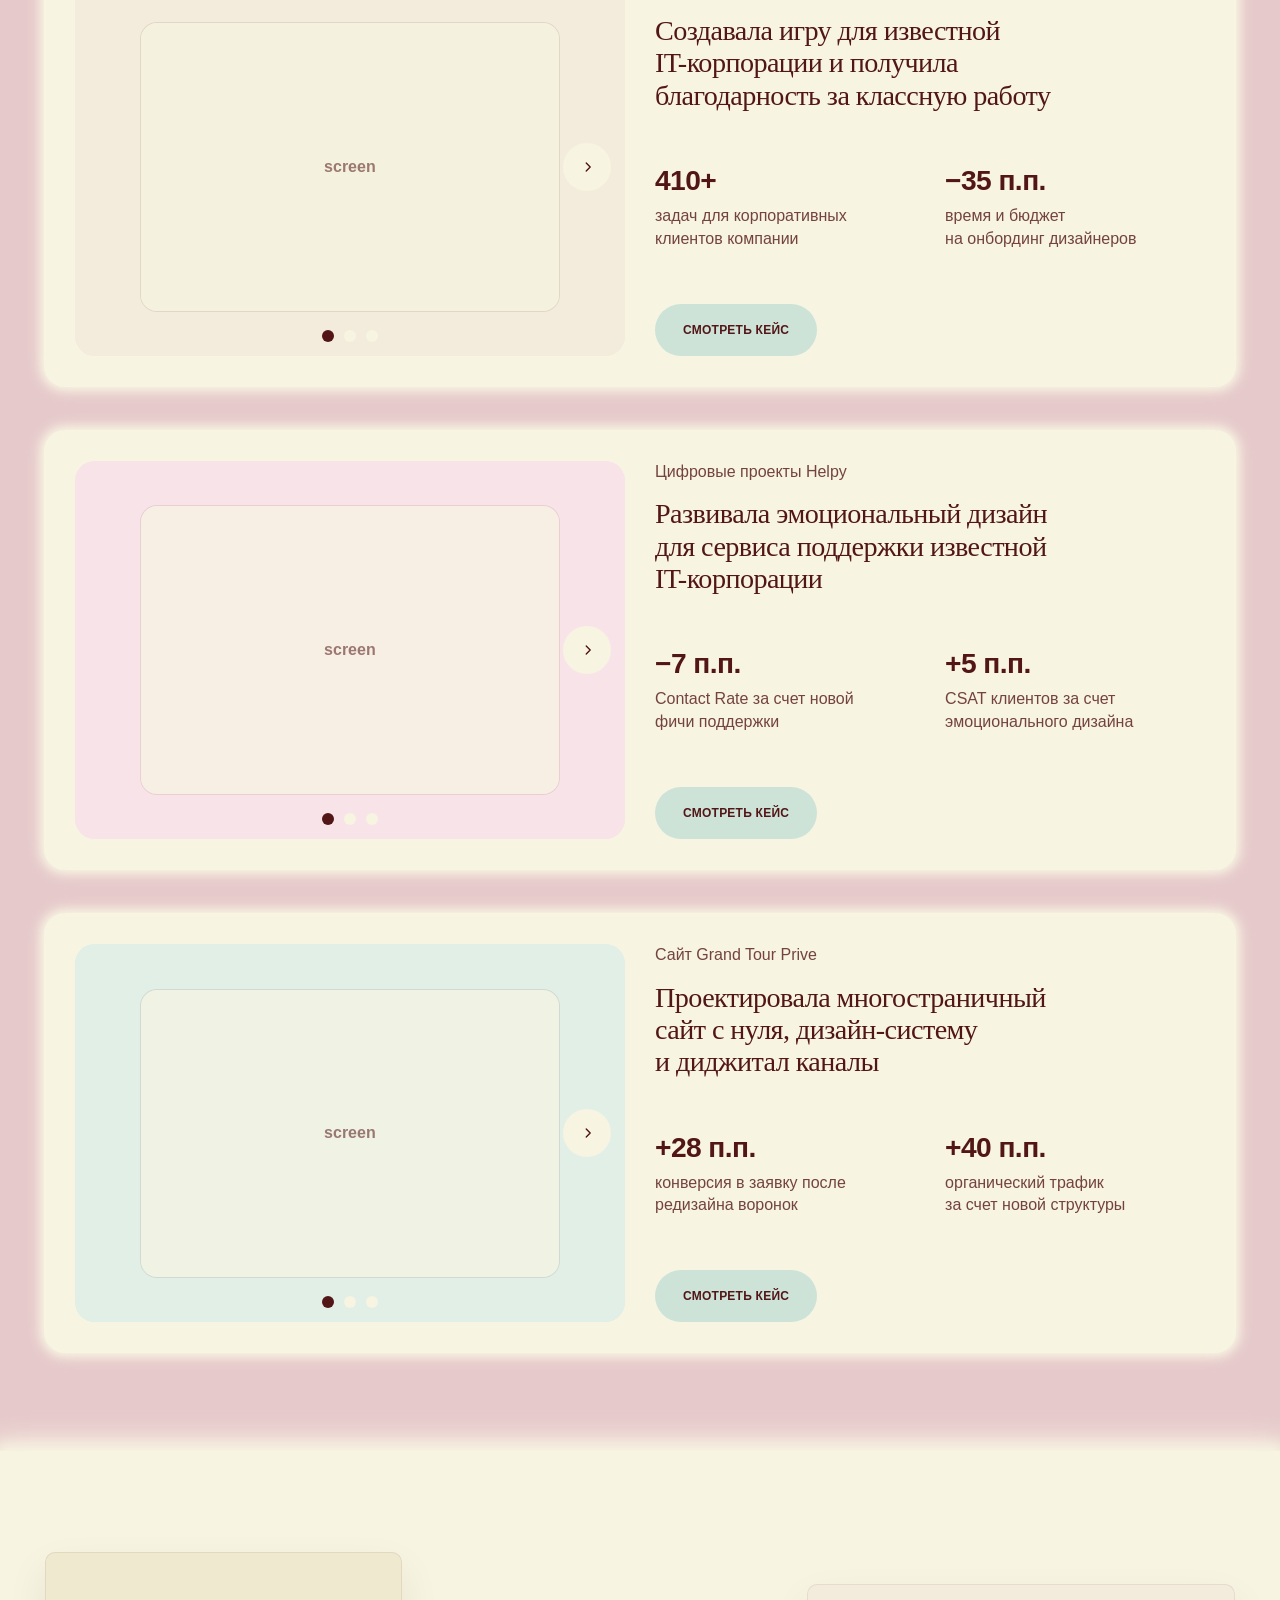
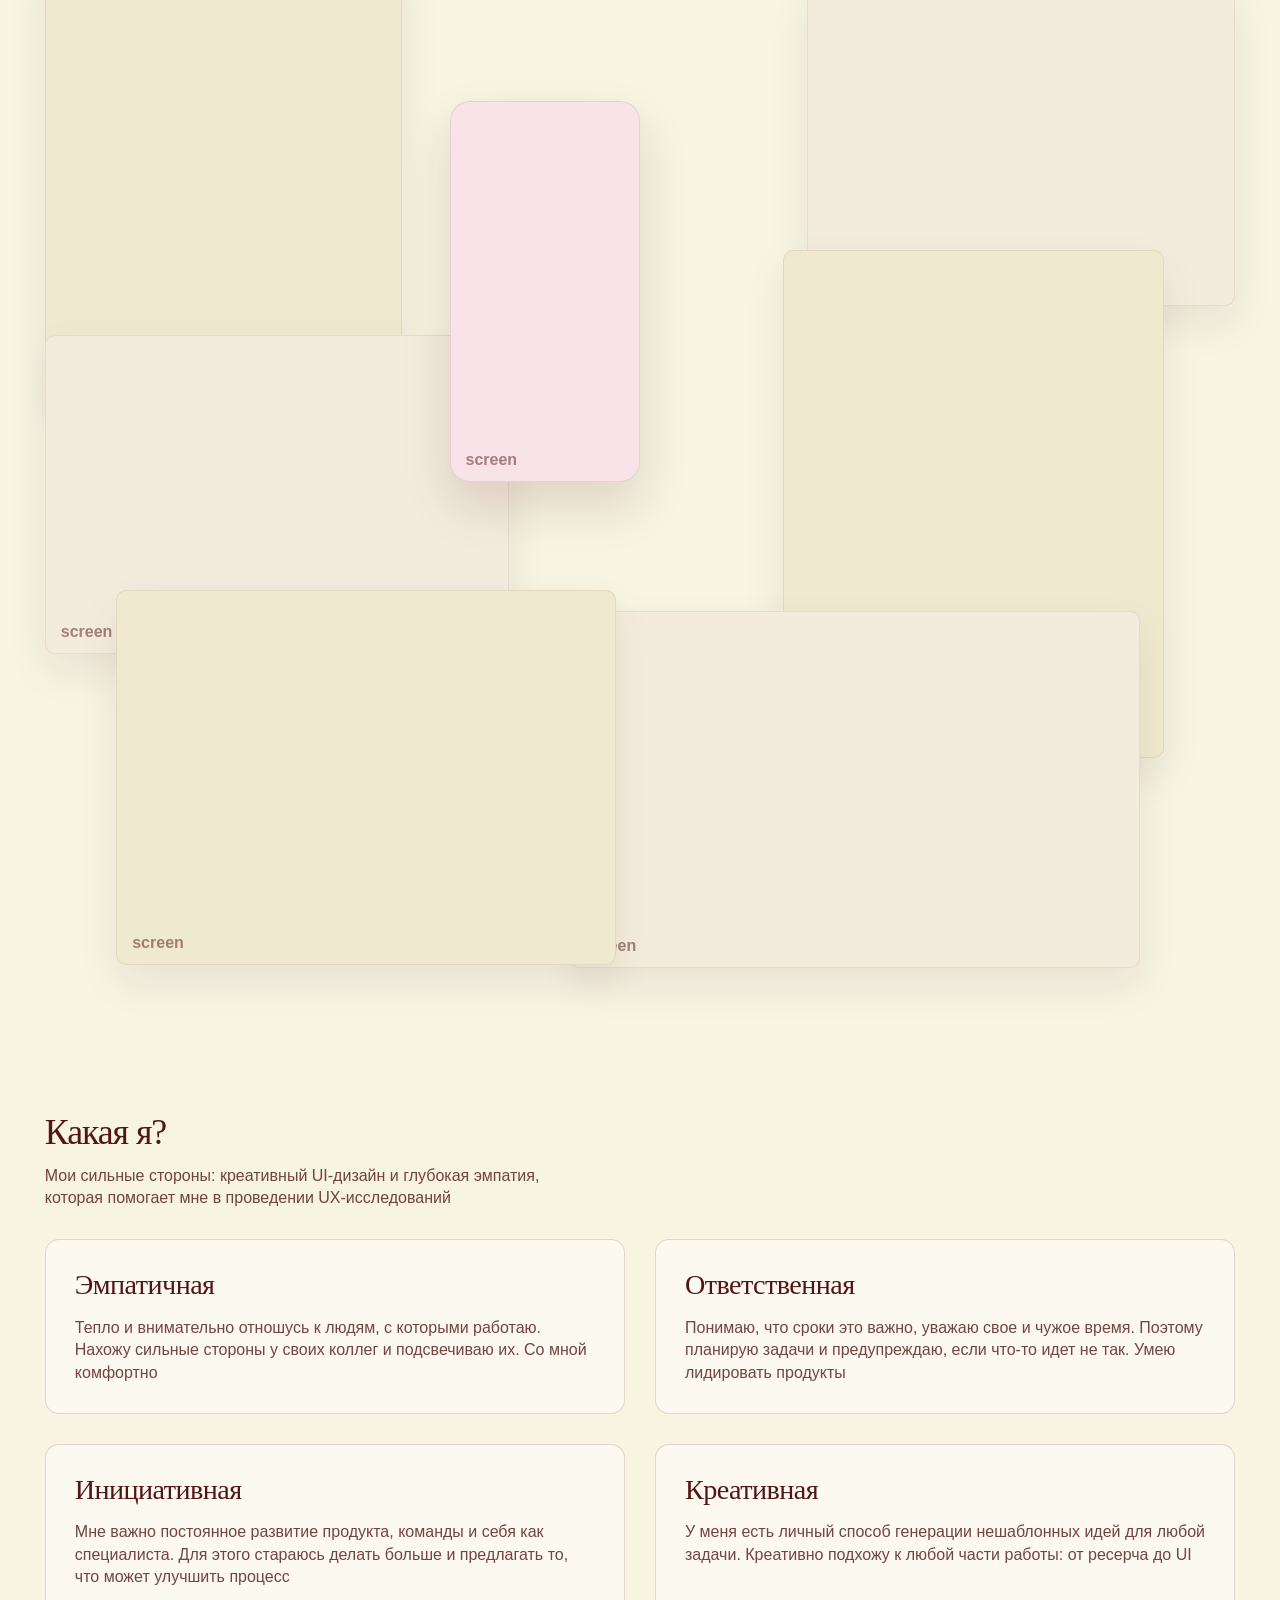
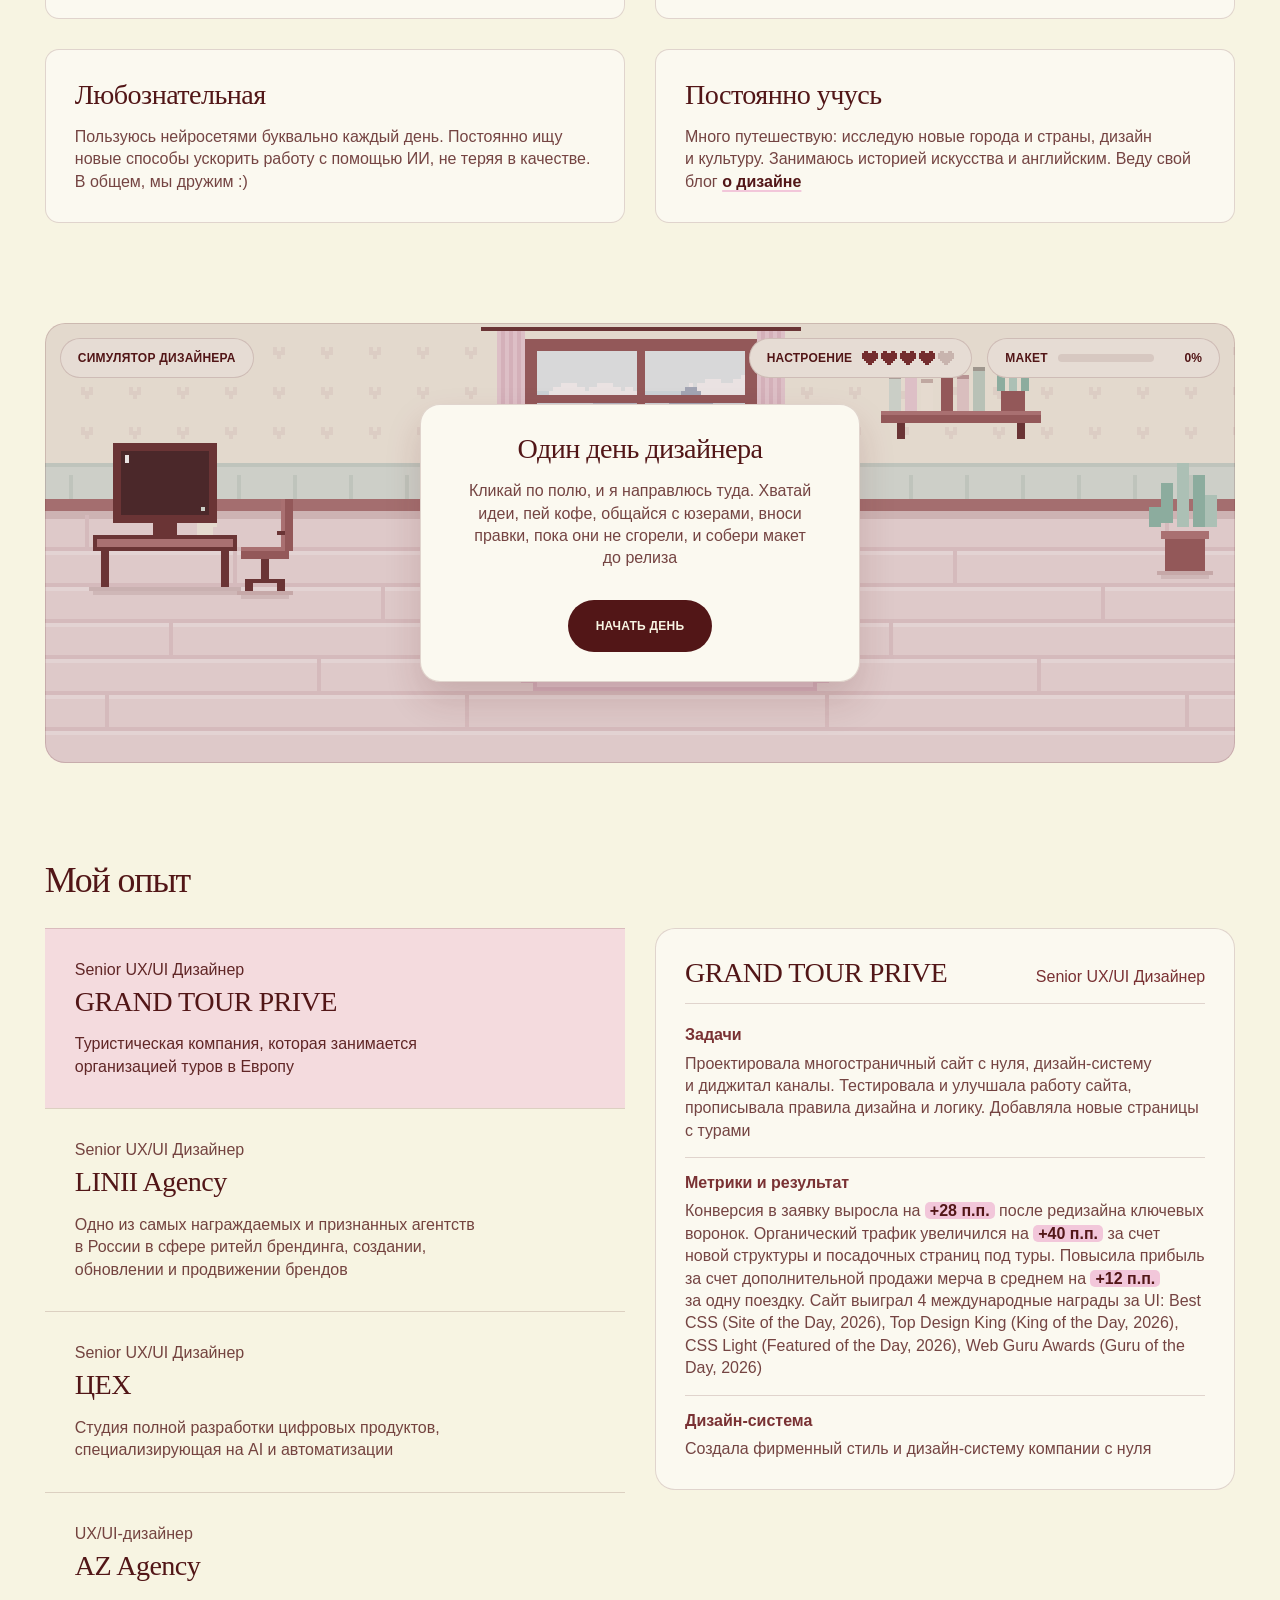
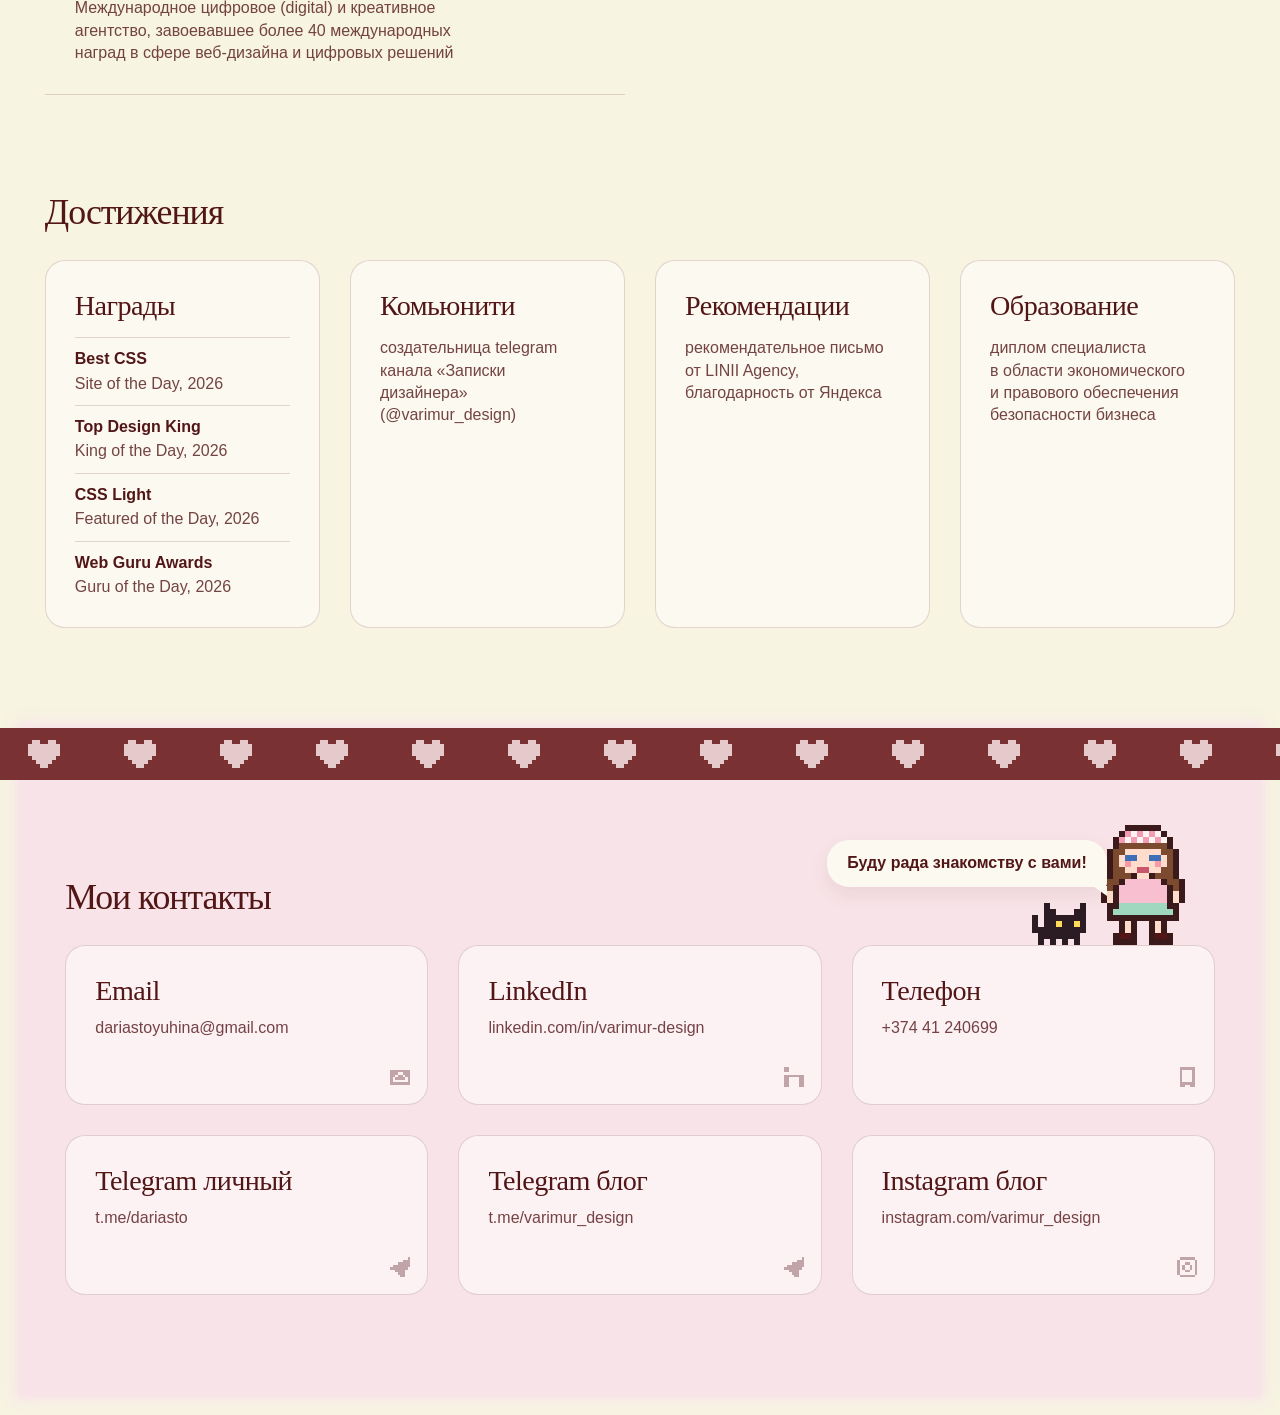
==== commit 0af68e59: "Add micro icons to contact cards and set 10px title spacing. Co-authored-by: Cursor <cursoragent@cur" ====
--- a/design/index.html
+++ b/design/index.html
@@ -9,7 +9,7 @@
       content="Портфолио Даши Стоюхиной: Senior UX/UI дизайнер и арт-директор. Цифровые продукты для Яндекса, Сбера и Уралсиба."
     />
     <meta name="theme-color" content="#e6c9cb" />
-    <link rel="stylesheet" href="./styles.css?v=50" />
+    <link rel="stylesheet" href="./styles.css?v=51" />
   </head>
   <body>
     <a class="skip" href="#main" data-i18n="ui.skip">Перейти к содержанию</a>
@@ -143,9 +143,9 @@
     </footer>
 
     <script src="../shared/i18n.js?v=4"></script>
-    <script src="./i18n-extra.js?v=8"></script>
-    <script src="./icons.js?v=5"></script>
+    <script src="./i18n-extra.js?v=9"></script>
+    <script src="./icons.js?v=6"></script>
     <script src="./sim.js?v=5"></script>
-    <script src="./app.js?v=31"></script>
+    <script src="./app.js?v=32"></script>
   </body>
 </html>
--- a/design/styles.css
+++ b/design/styles.css
@@ -463,14 +463,19 @@
 }
 .contacts { display: grid; grid-template-columns: repeat(3, minmax(0, 1fr)); gap: var(--space-2); }
 .contact {
-  display: flex; flex-direction: column; justify-content: flex-start; gap: 15px;
+  position: relative; display: flex; flex-direction: column; justify-content: flex-start; gap: 10px;
   height: 100%; min-height: 160px; padding: var(--space-2);
   border-radius: var(--radius-lg); background: rgba(255, 255, 255, 0.5); box-shadow: var(--card-line);
   text-decoration: none; transition: transform 0.3s var(--ease);
 }
 .contact:hover { transform: translateY(-4px); }
 .contact__kind { font: 400 var(--fs-3)/1.15 var(--serif); letter-spacing: -0.02em; color: var(--ink); }
-.contact__val { font: 400 var(--fs-4)/var(--lh) var(--sans); color: var(--muted); overflow-wrap: anywhere; }
+.contact__val { font: 400 var(--fs-4)/var(--lh) var(--sans); color: var(--muted); overflow-wrap: anywhere; padding-right: 28px; }
+.contact__icon {
+  position: absolute; right: 18px; bottom: 18px; width: 20px; height: 20px; flex: none;
+  color: var(--ink); opacity: 0.35; pointer-events: none;
+}
+.contact__icon svg { display: block; width: 100%; height: 100%; }
 
 /* ---------------- designer simulator ---------------- */
 .sim {
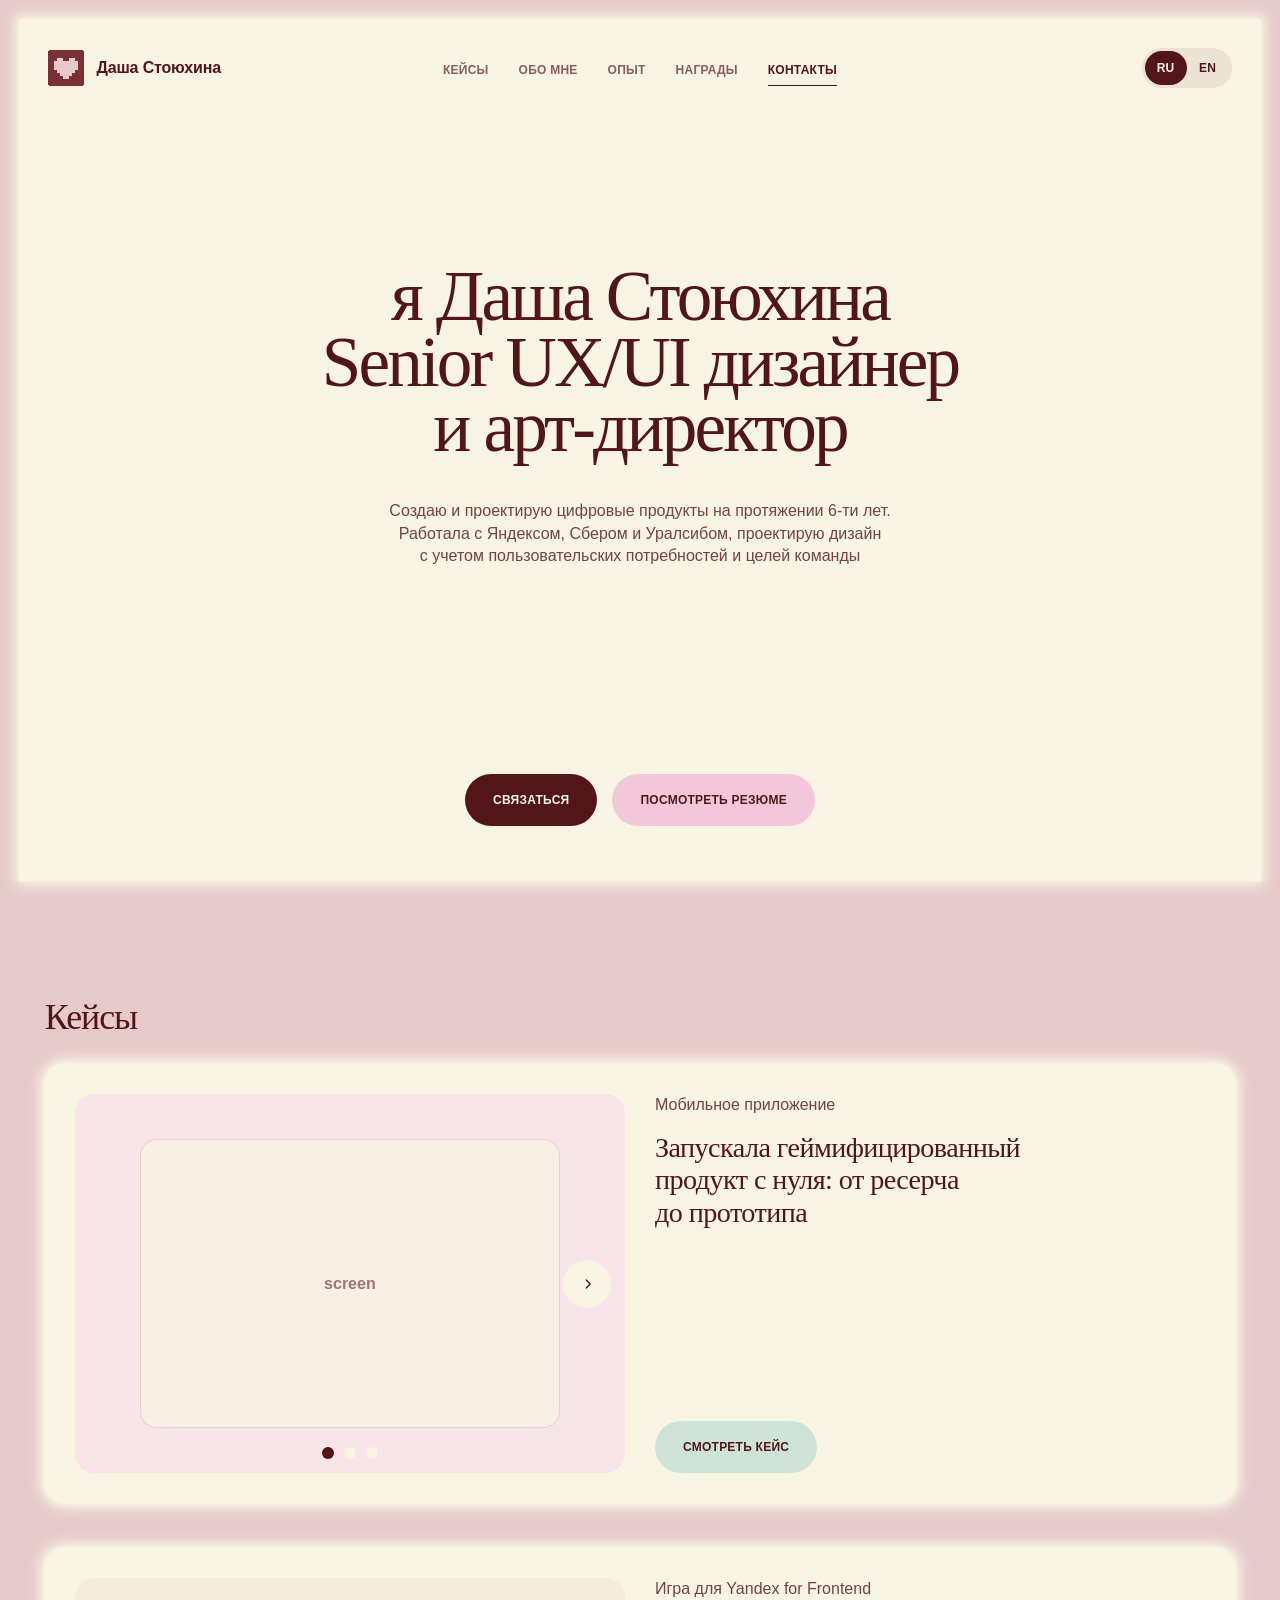
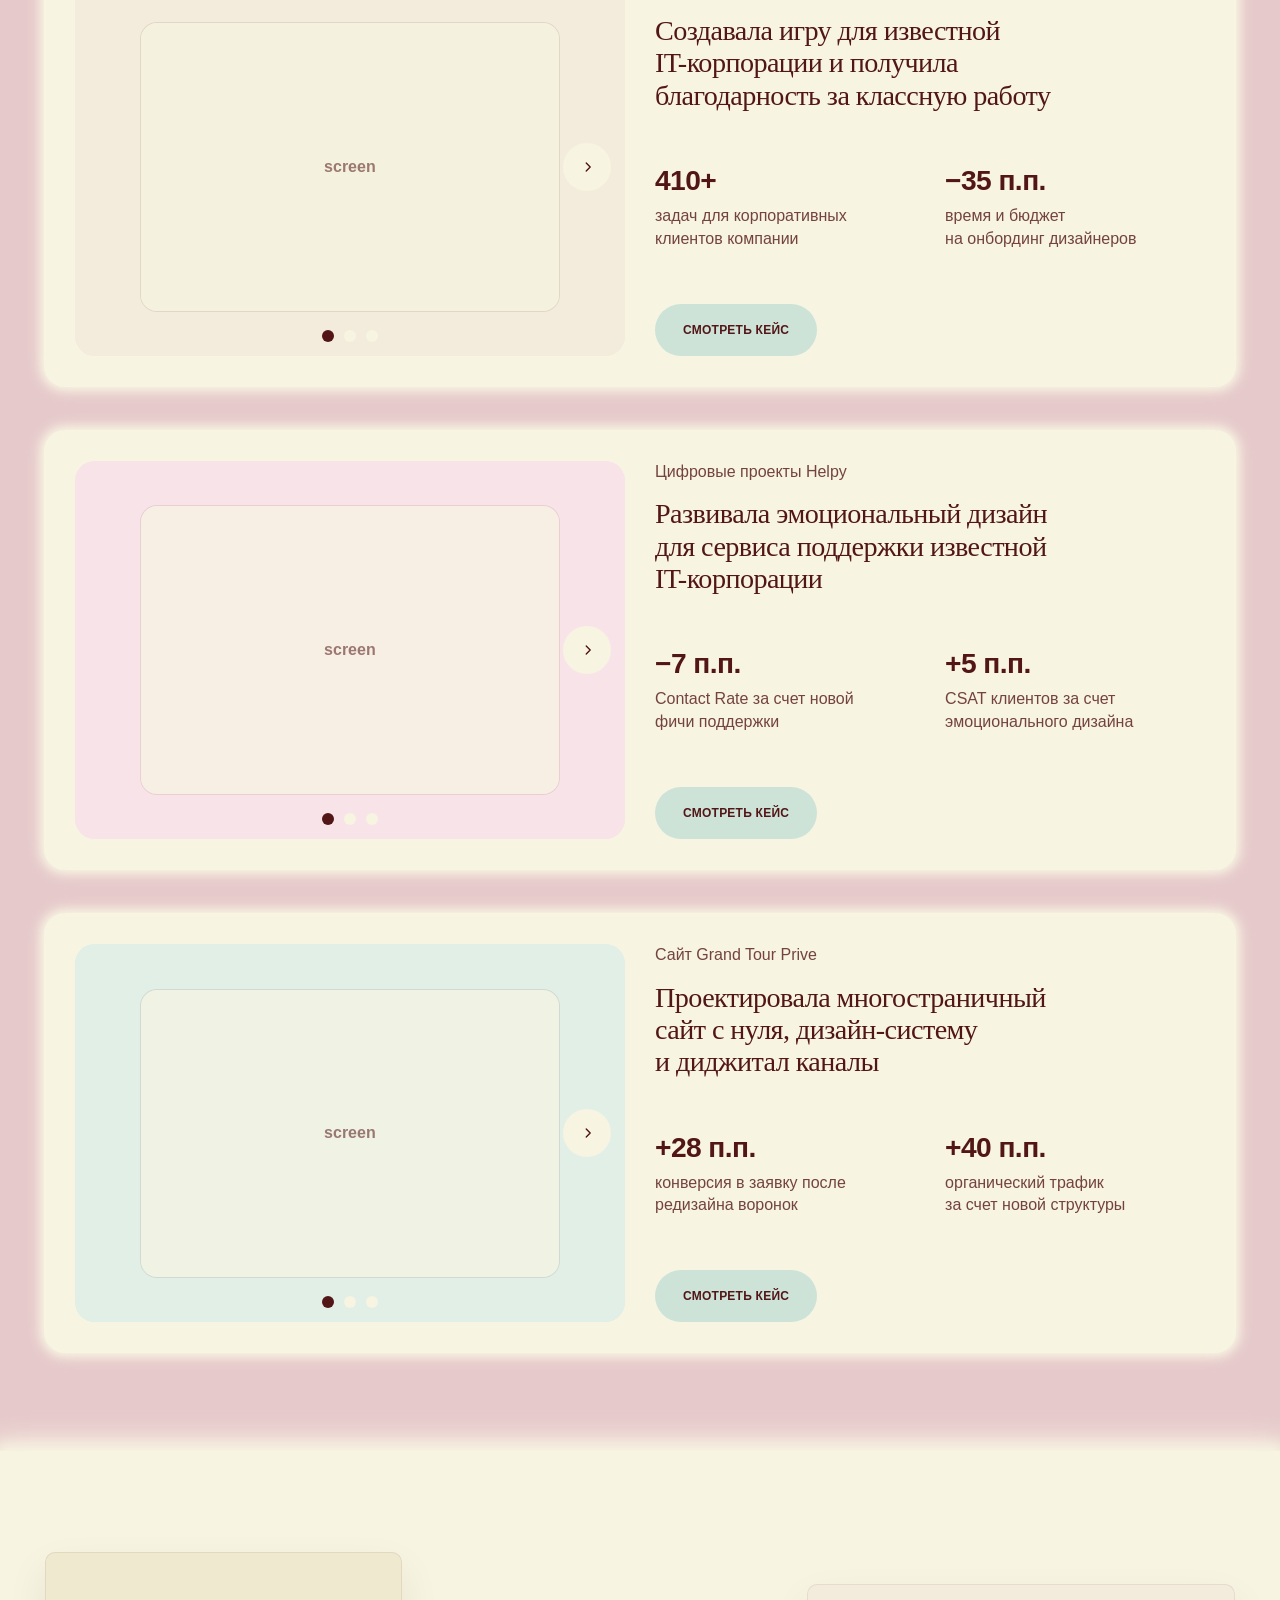
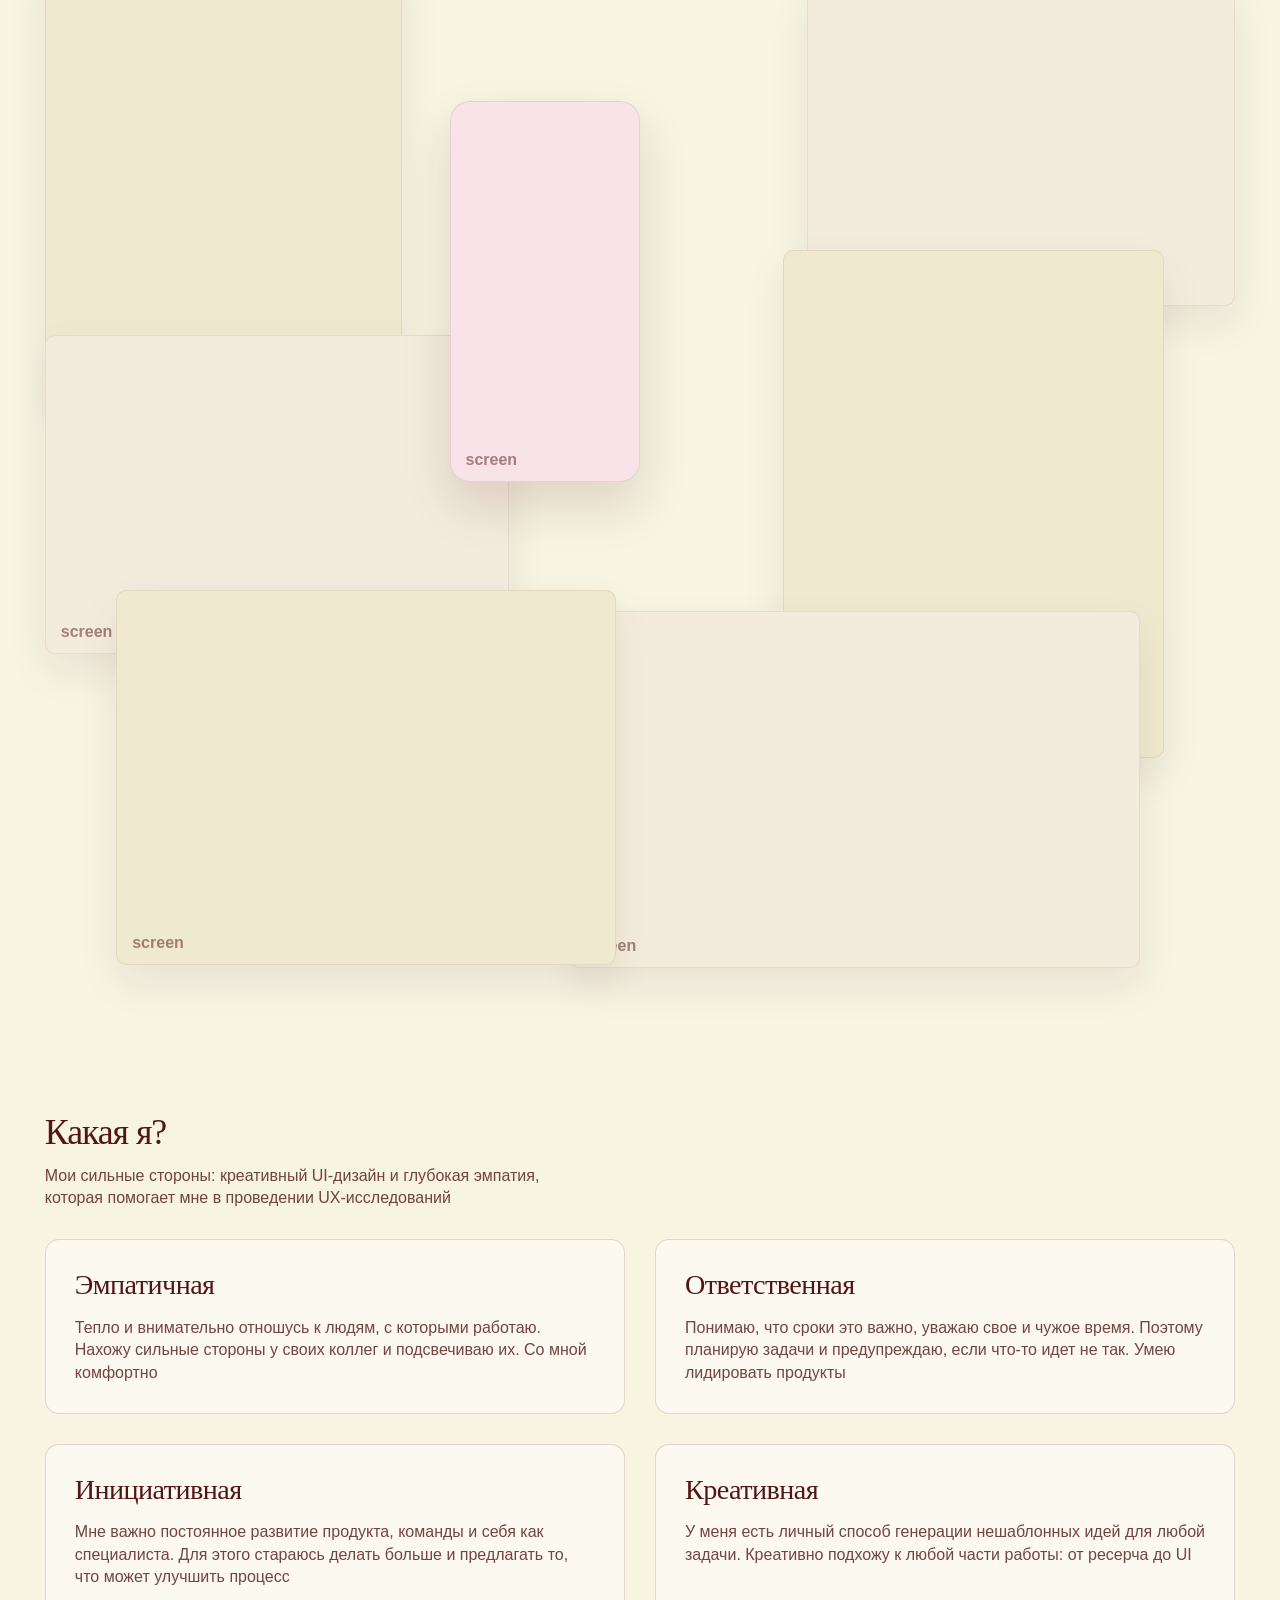
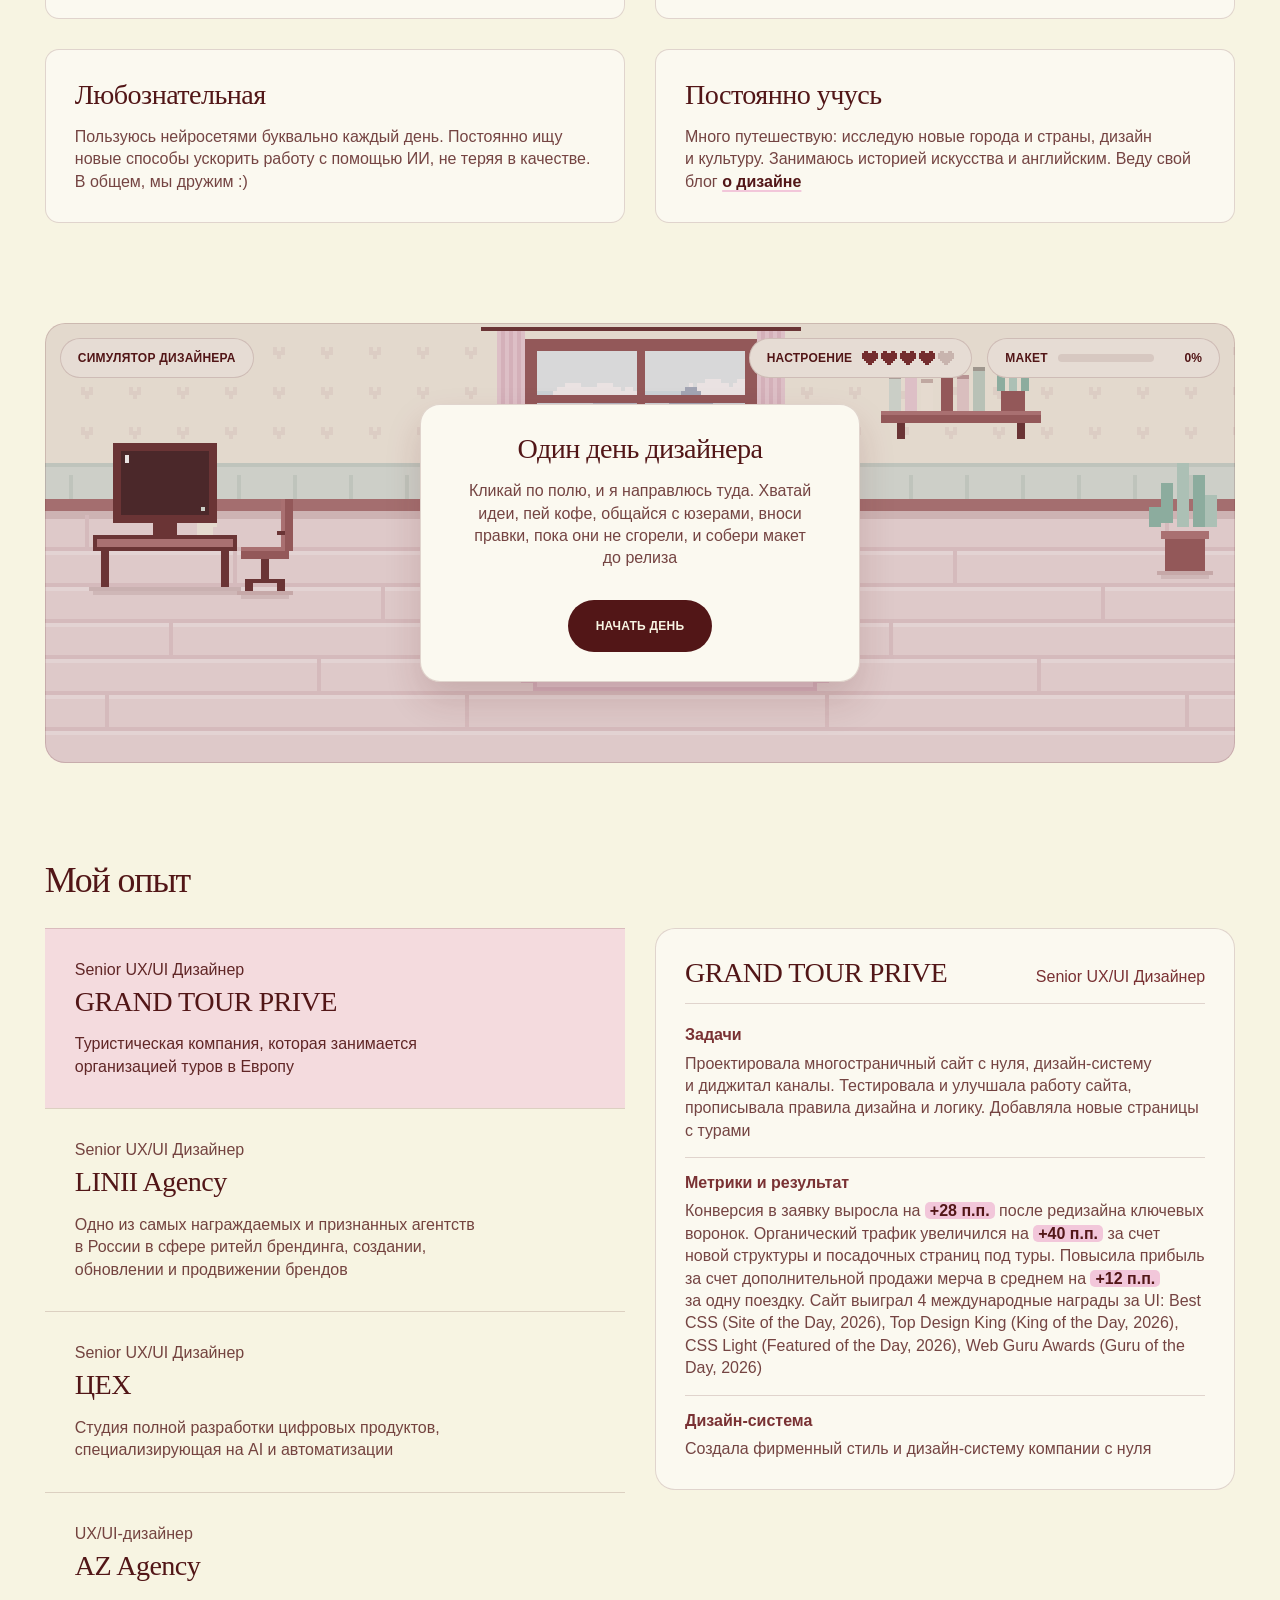
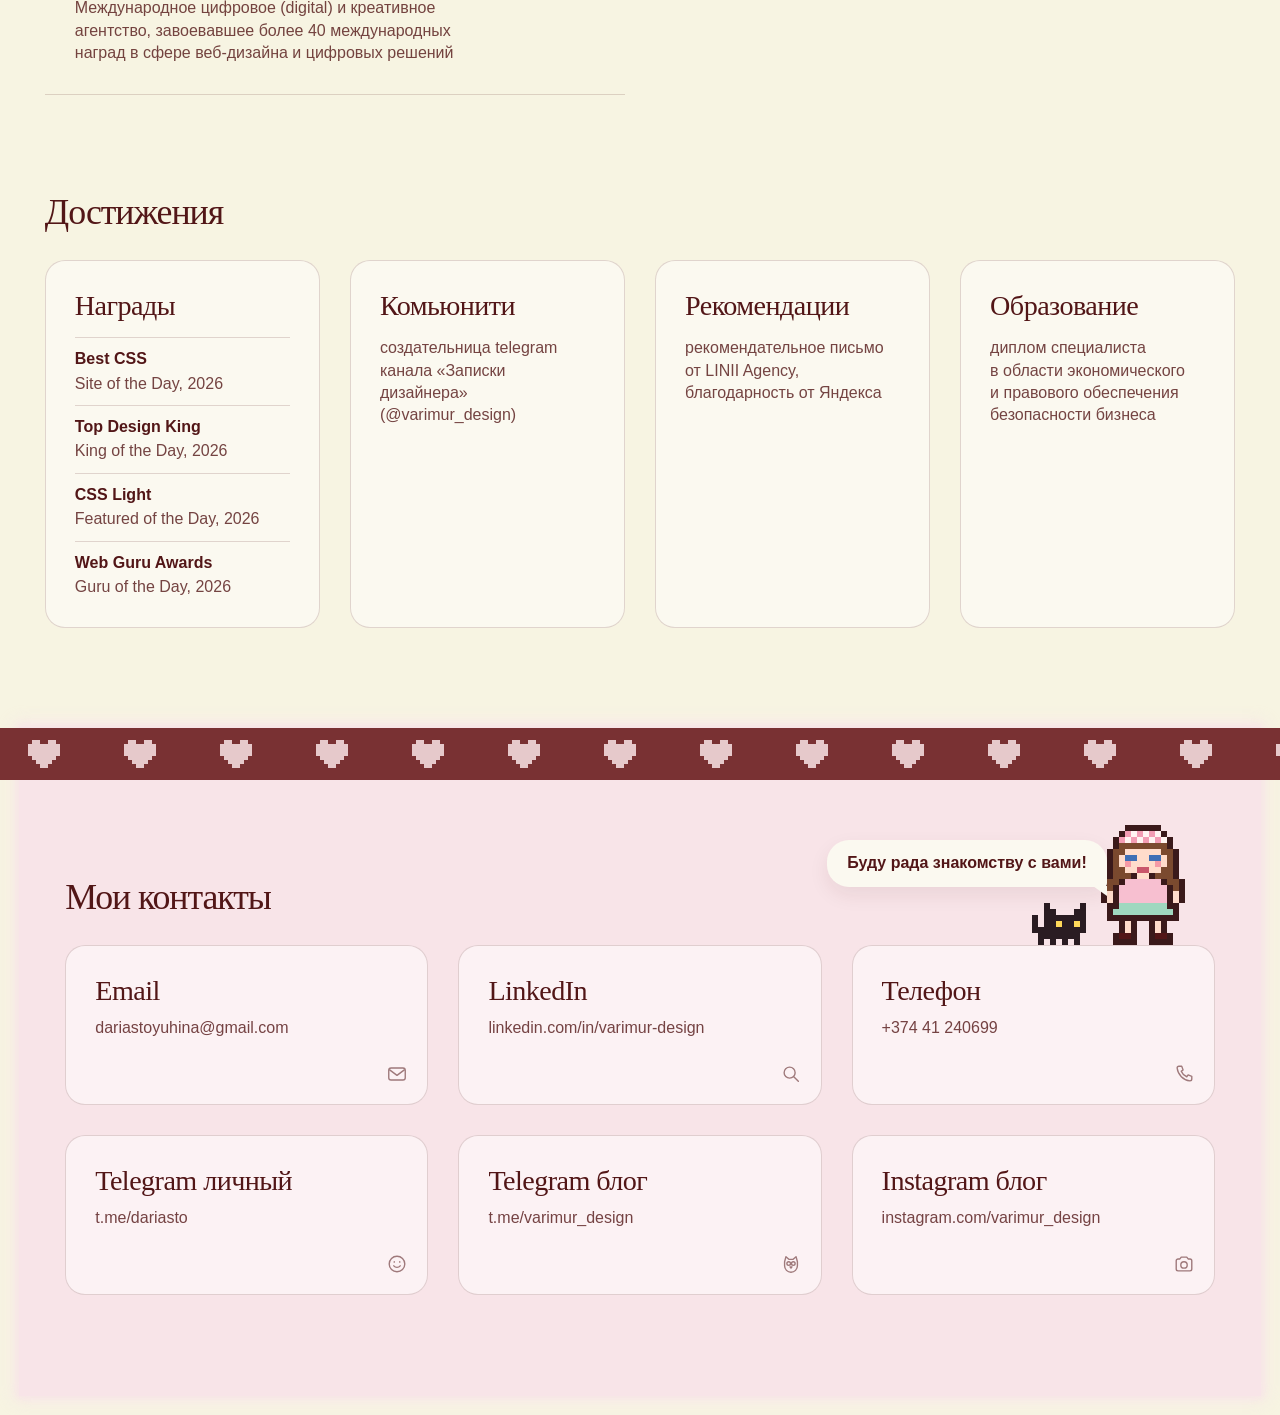
==== commit d4ac6c6a: "Replace contact pixel icons with clean line icons. Co-authored-by: Cursor <cursoragent@cursor.com>" ====
--- a/design/index.html
+++ b/design/index.html
@@ -9,7 +9,7 @@
       content="Портфолио Даши Стоюхиной: Senior UX/UI дизайнер и арт-директор. Цифровые продукты для Яндекса, Сбера и Уралсиба."
     />
     <meta name="theme-color" content="#e6c9cb" />
-    <link rel="stylesheet" href="./styles.css?v=51" />
+    <link rel="stylesheet" href="./styles.css?v=52" />
   </head>
   <body>
     <a class="skip" href="#main" data-i18n="ui.skip">Перейти к содержанию</a>
@@ -143,9 +143,9 @@
     </footer>
 
     <script src="../shared/i18n.js?v=4"></script>
-    <script src="./i18n-extra.js?v=9"></script>
+    <script src="./i18n-extra.js?v=10"></script>
     <script src="./icons.js?v=6"></script>
     <script src="./sim.js?v=5"></script>
-    <script src="./app.js?v=32"></script>
+    <script src="./app.js?v=33"></script>
   </body>
 </html>
--- a/design/styles.css
+++ b/design/styles.css
@@ -472,8 +472,8 @@
 .contact__kind { font: 400 var(--fs-3)/1.15 var(--serif); letter-spacing: -0.02em; color: var(--ink); }
 .contact__val { font: 400 var(--fs-4)/var(--lh) var(--sans); color: var(--muted); overflow-wrap: anywhere; padding-right: 28px; }
 .contact__icon {
-  position: absolute; right: 18px; bottom: 18px; width: 20px; height: 20px; flex: none;
-  color: var(--ink); opacity: 0.35; pointer-events: none;
+  position: absolute; right: 20px; bottom: 20px; width: 22px; height: 22px; flex: none;
+  color: var(--ink); opacity: 0.55; pointer-events: none;
 }
 .contact__icon svg { display: block; width: 100%; height: 100%; }
 
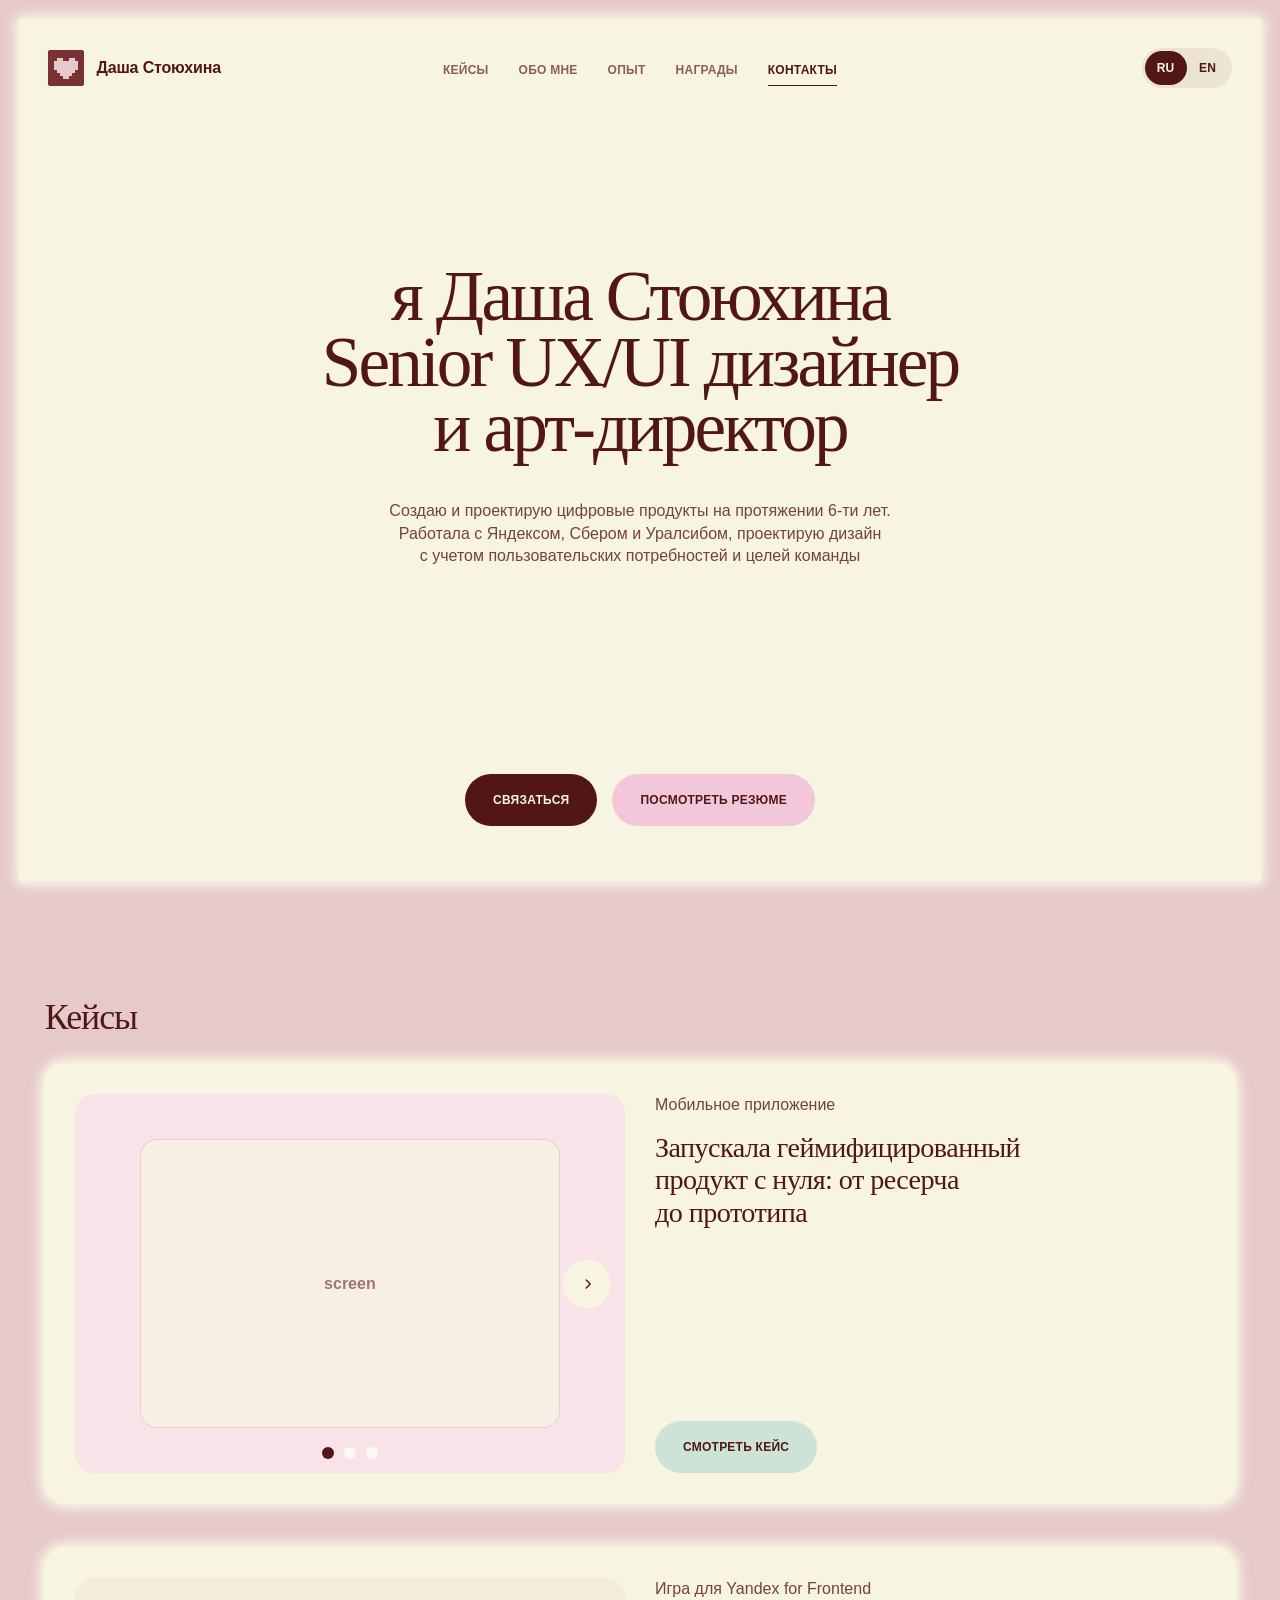
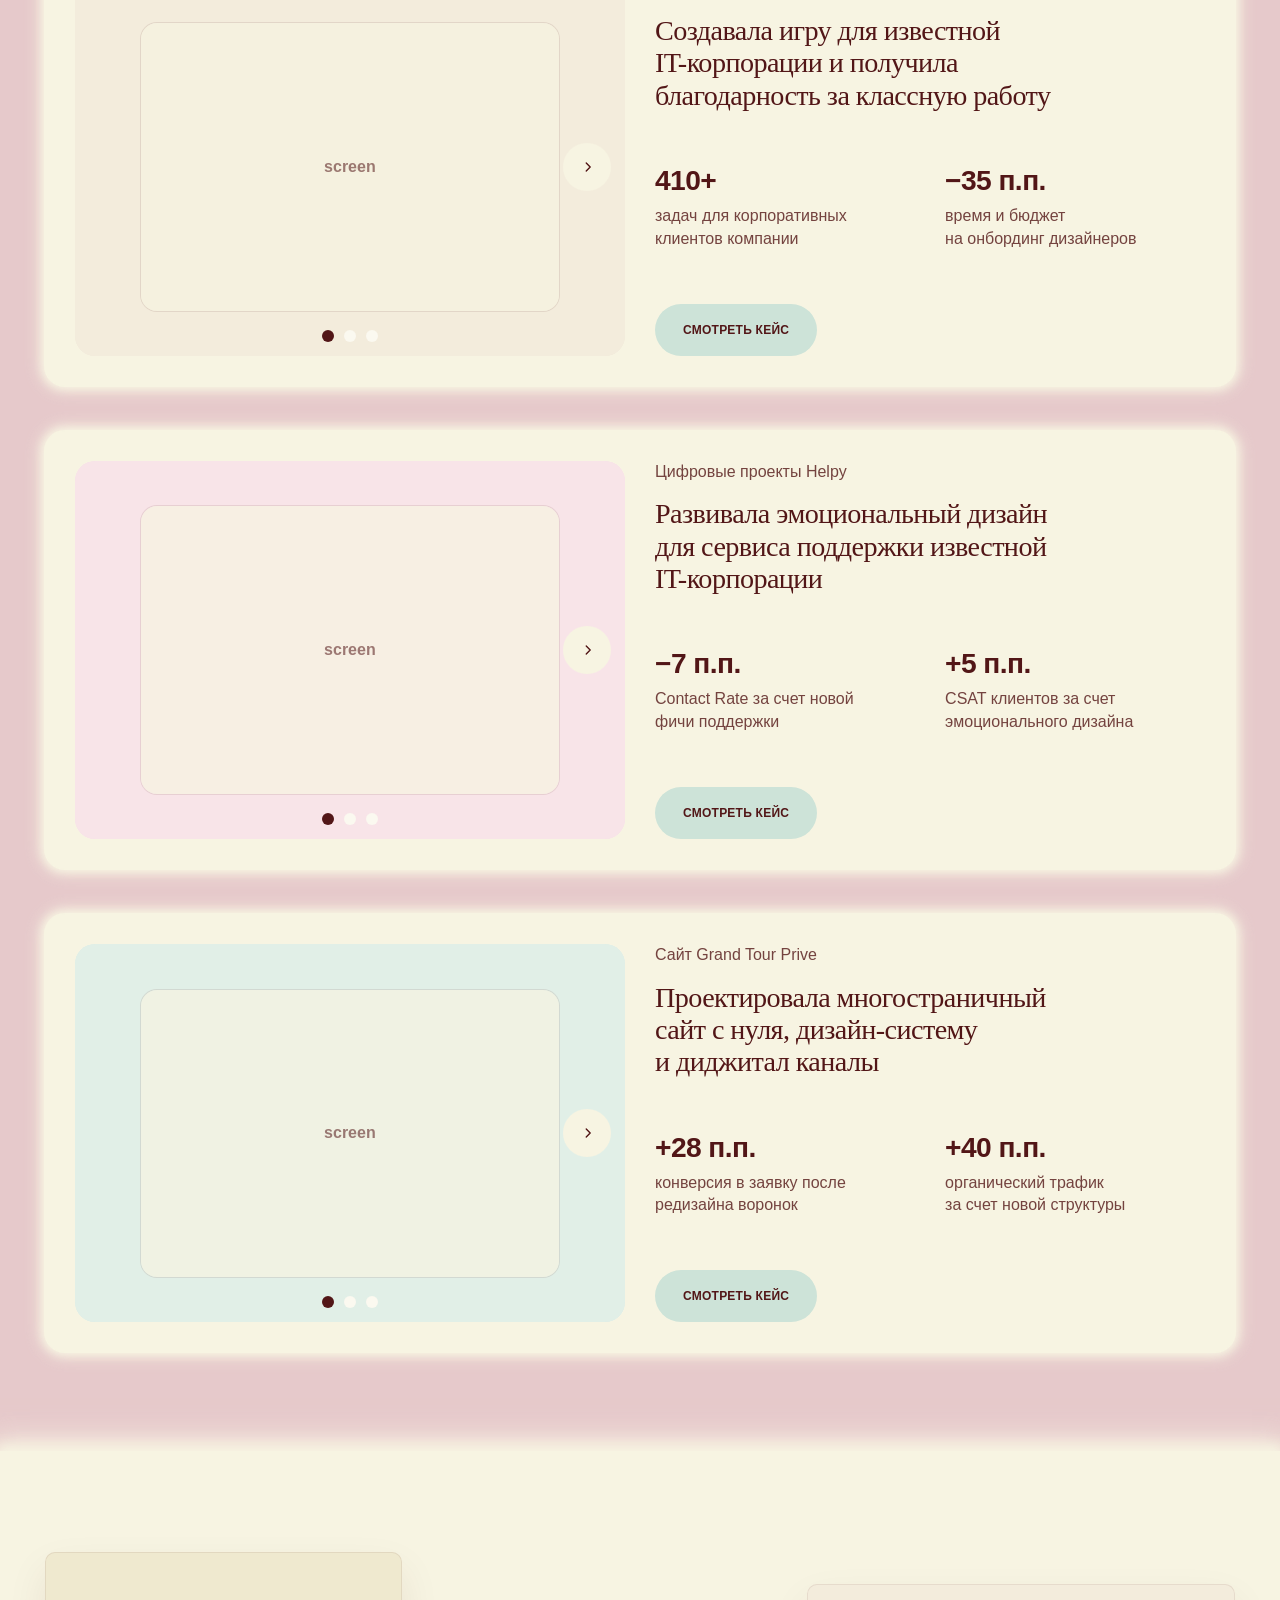
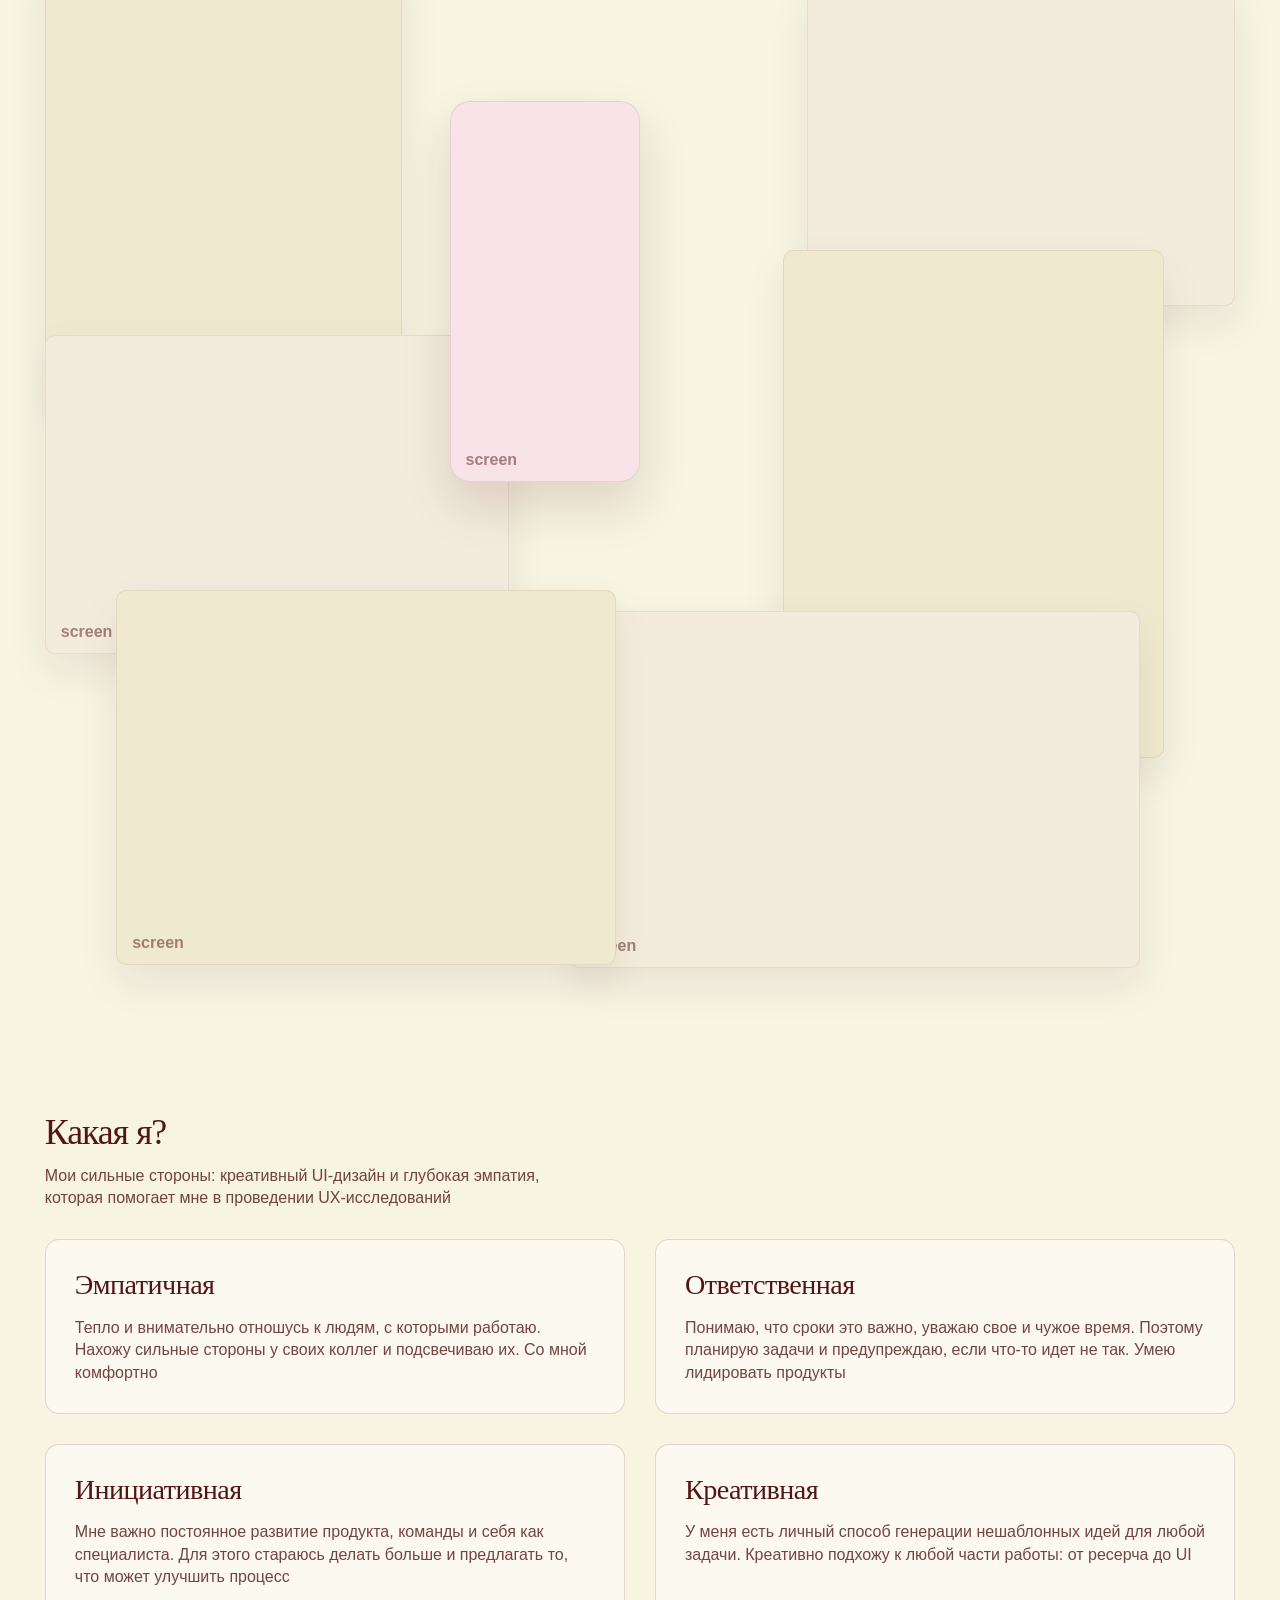
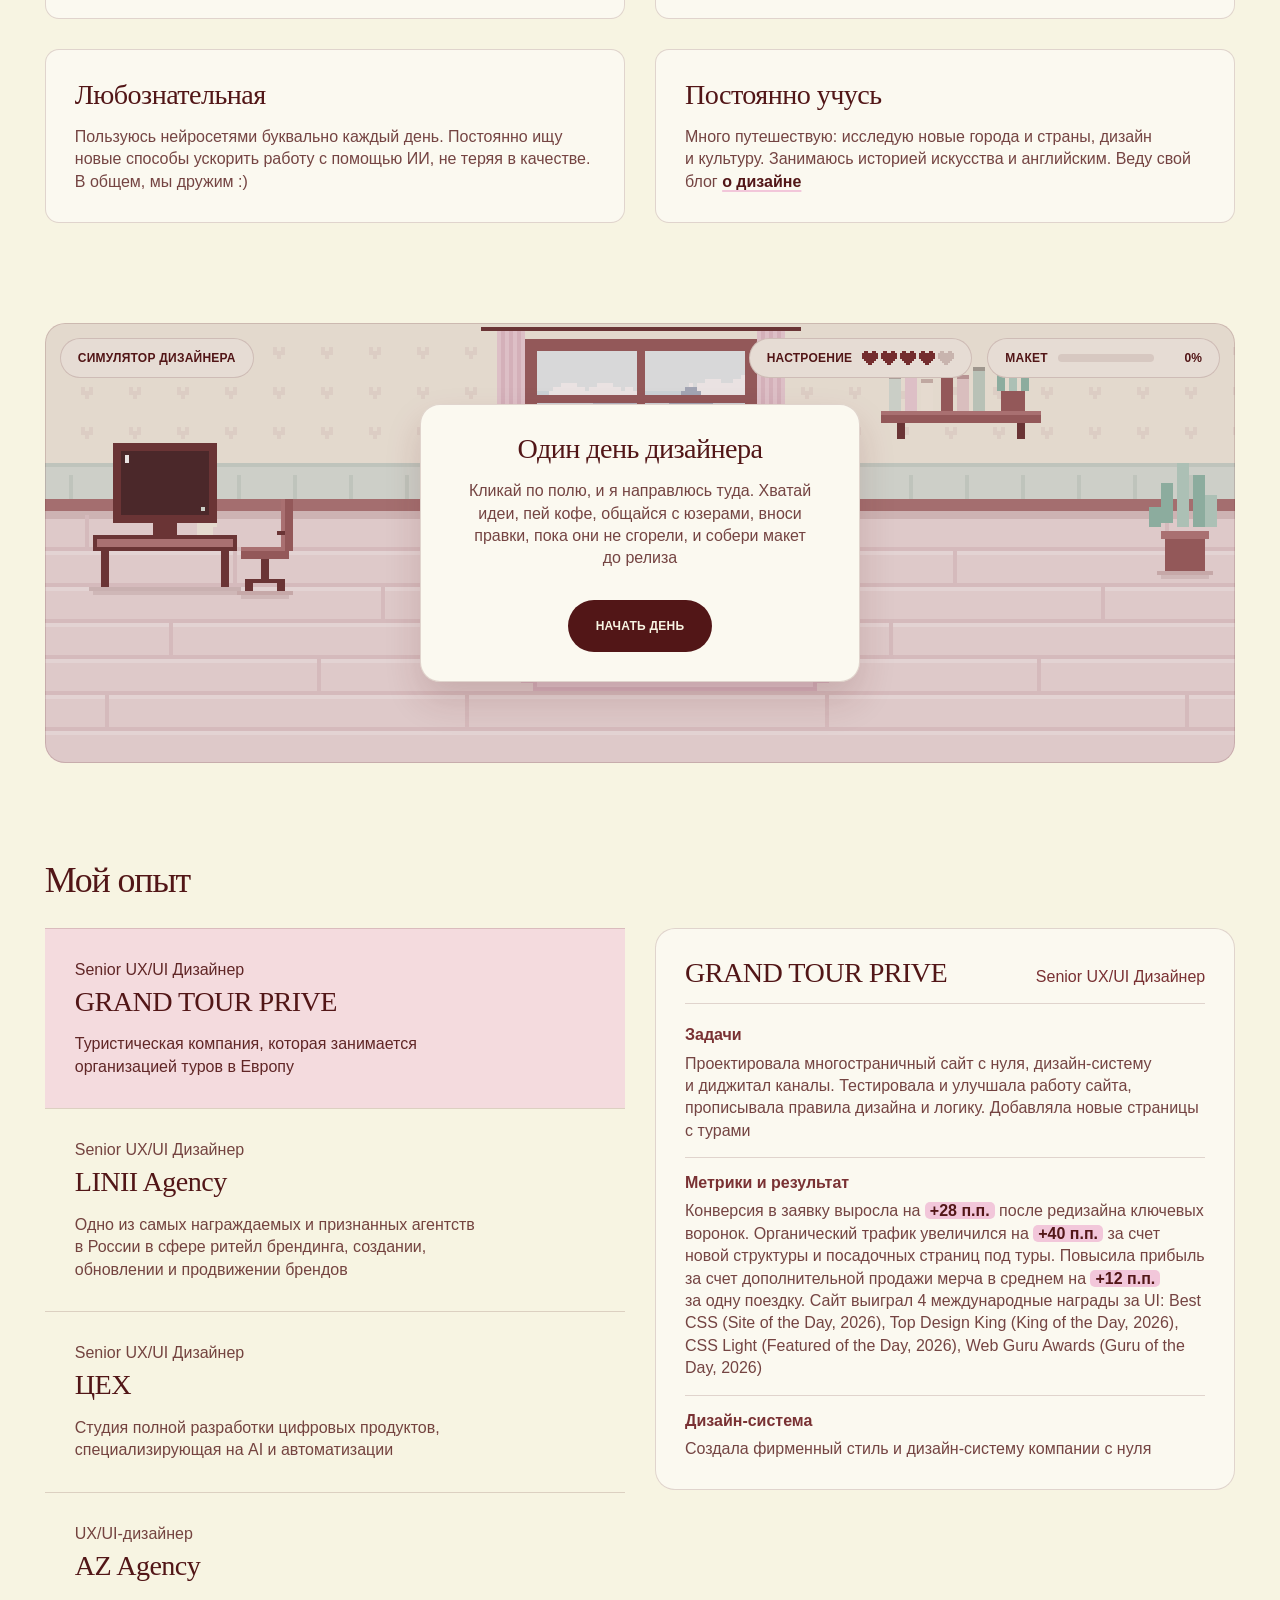
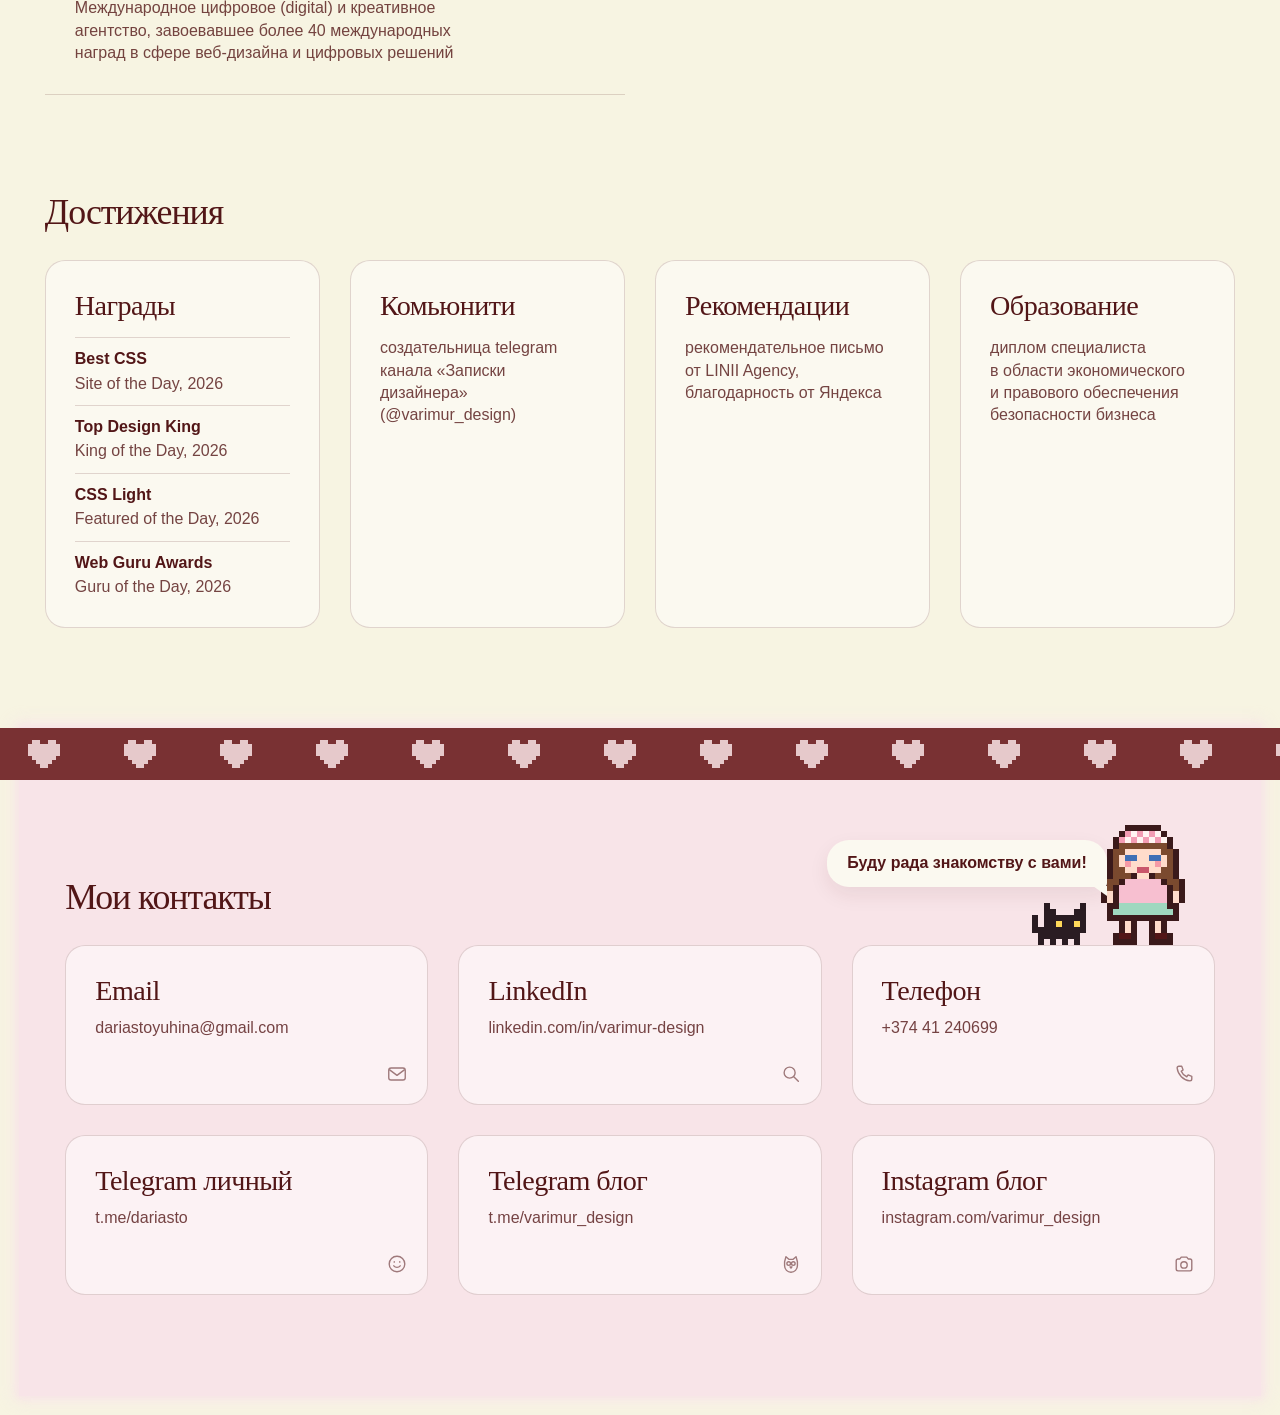
==== commit 9df4f8be: "Make inactive slider dots match the light CV card fill. Co-authored-by: Cursor <cursoragent@cursor.c" ====
--- a/design/index.html
+++ b/design/index.html
@@ -9,7 +9,7 @@
       content="Портфолио Даши Стоюхиной: Senior UX/UI дизайнер и арт-директор. Цифровые продукты для Яндекса, Сбера и Уралсиба."
     />
     <meta name="theme-color" content="#e6c9cb" />
-    <link rel="stylesheet" href="./styles.css?v=52" />
+    <link rel="stylesheet" href="./styles.css?v=53" />
   </head>
   <body>
     <a class="skip" href="#main" data-i18n="ui.skip">Перейти к содержанию</a>
--- a/design/styles.css
+++ b/design/styles.css
@@ -316,7 +316,7 @@
 /* 30px hit area around a 12px visible dot */
 .slider-dot {
   box-sizing: border-box; width: 30px; height: 30px; margin: 0 -4px; padding: 9px; border-radius: 50%; border: 0;
-  background: var(--cream); background-clip: content-box; cursor: pointer;
+  background: var(--card); background-clip: content-box; cursor: pointer;
   transition: background-color 0.18s, transform 0.18s;
 }
 .slider-dot:hover { transform: scale(1.2); }
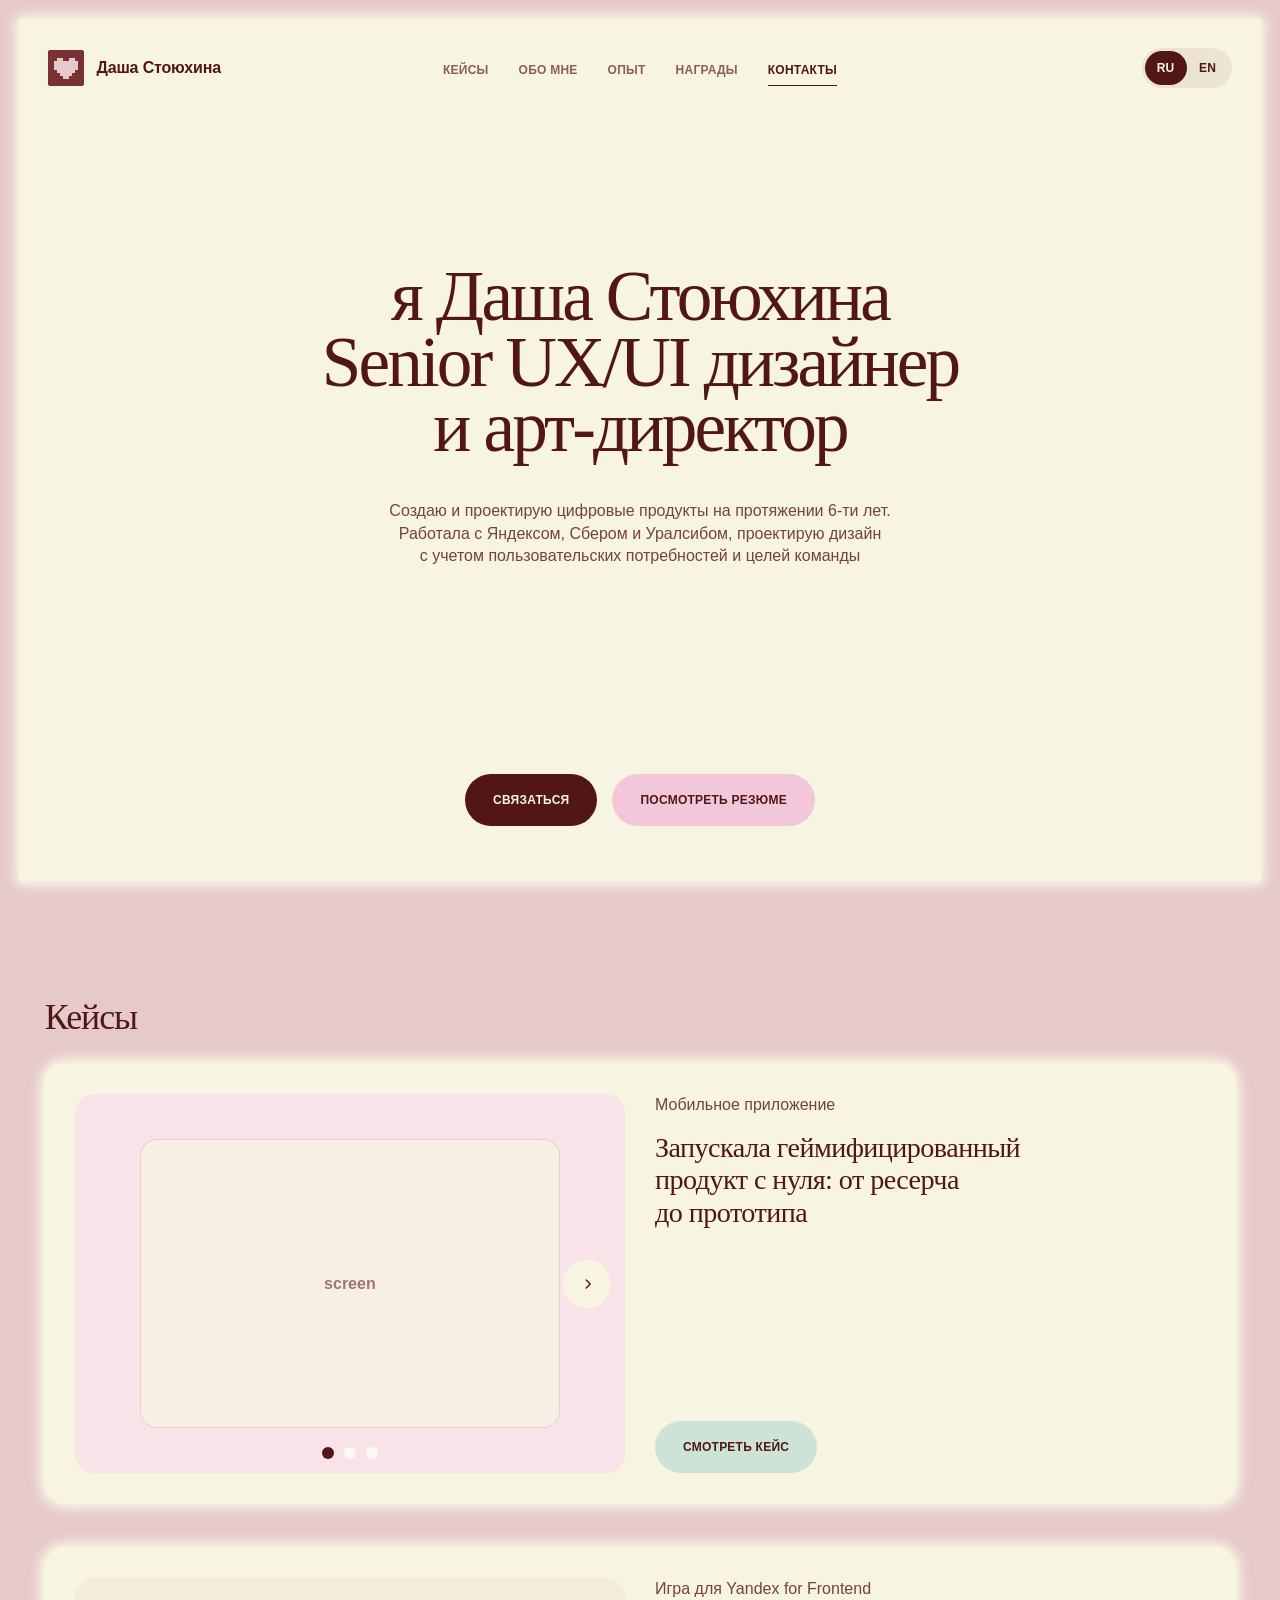
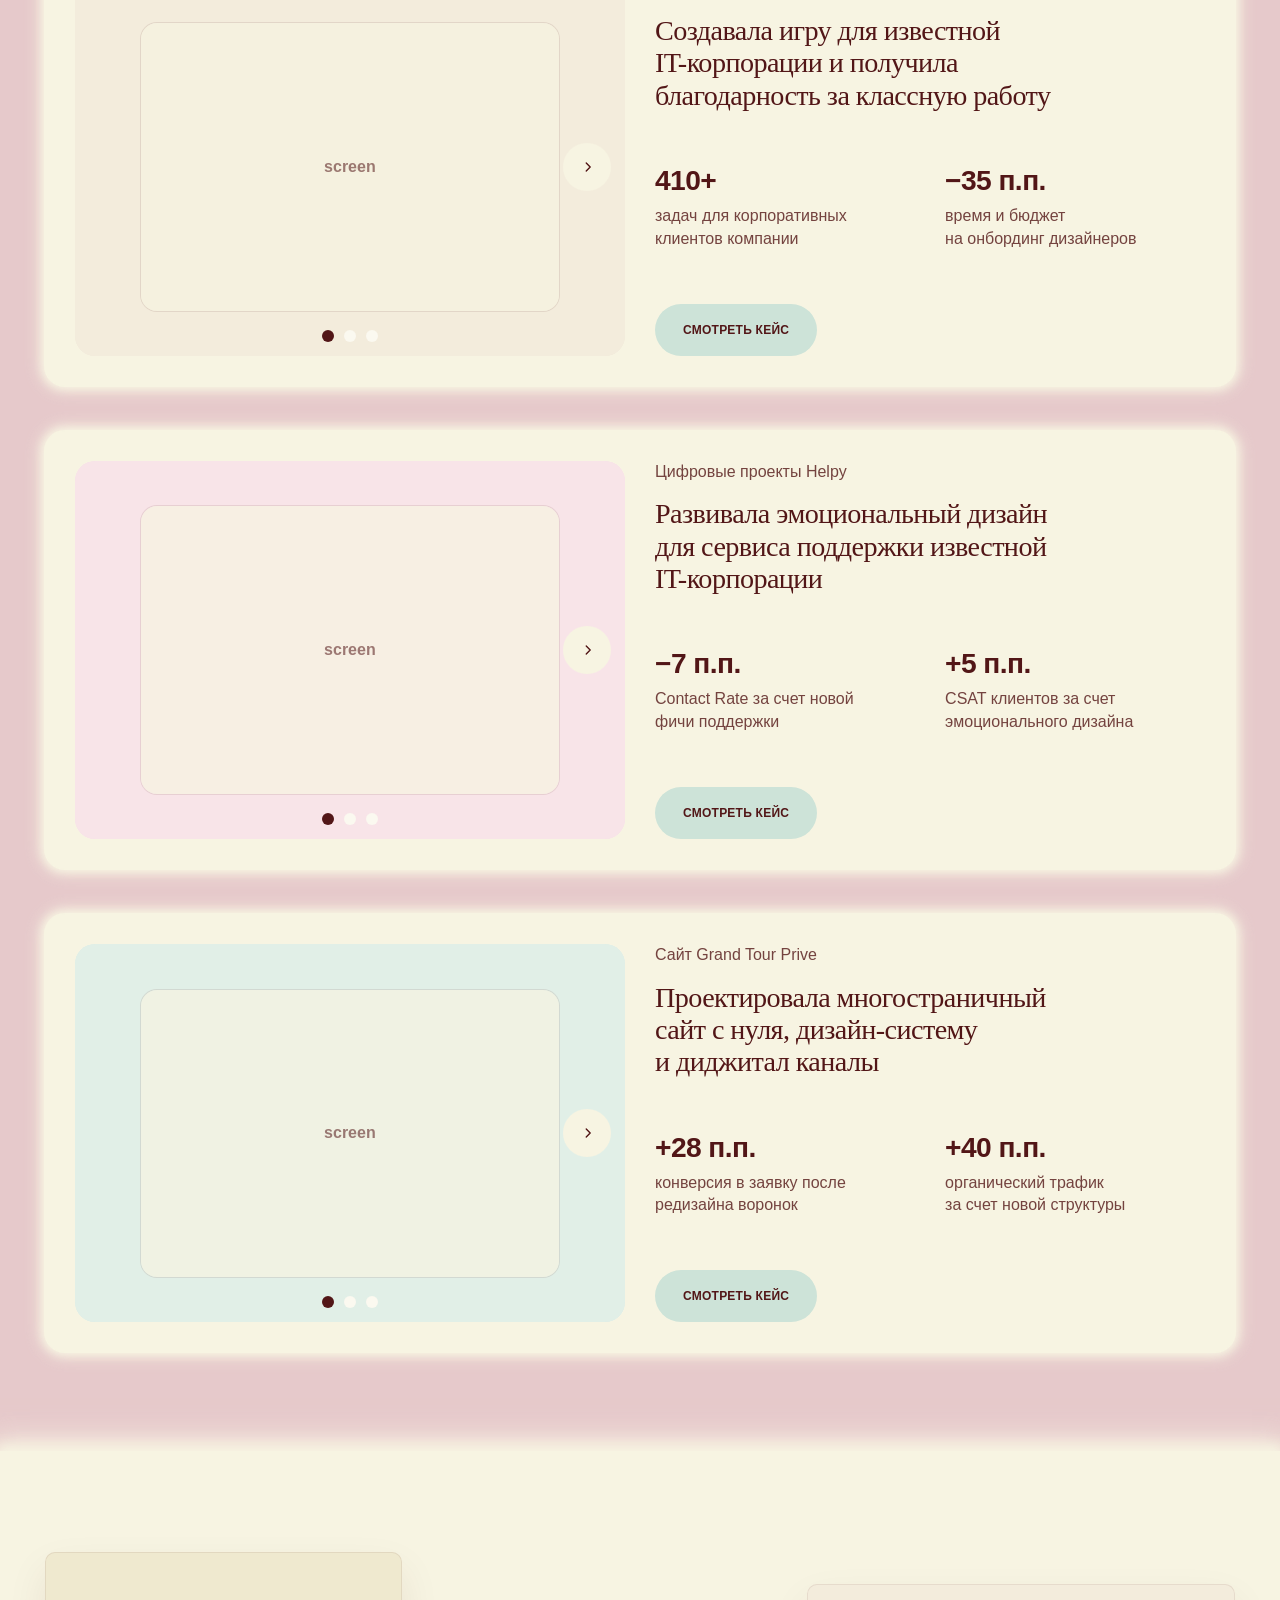
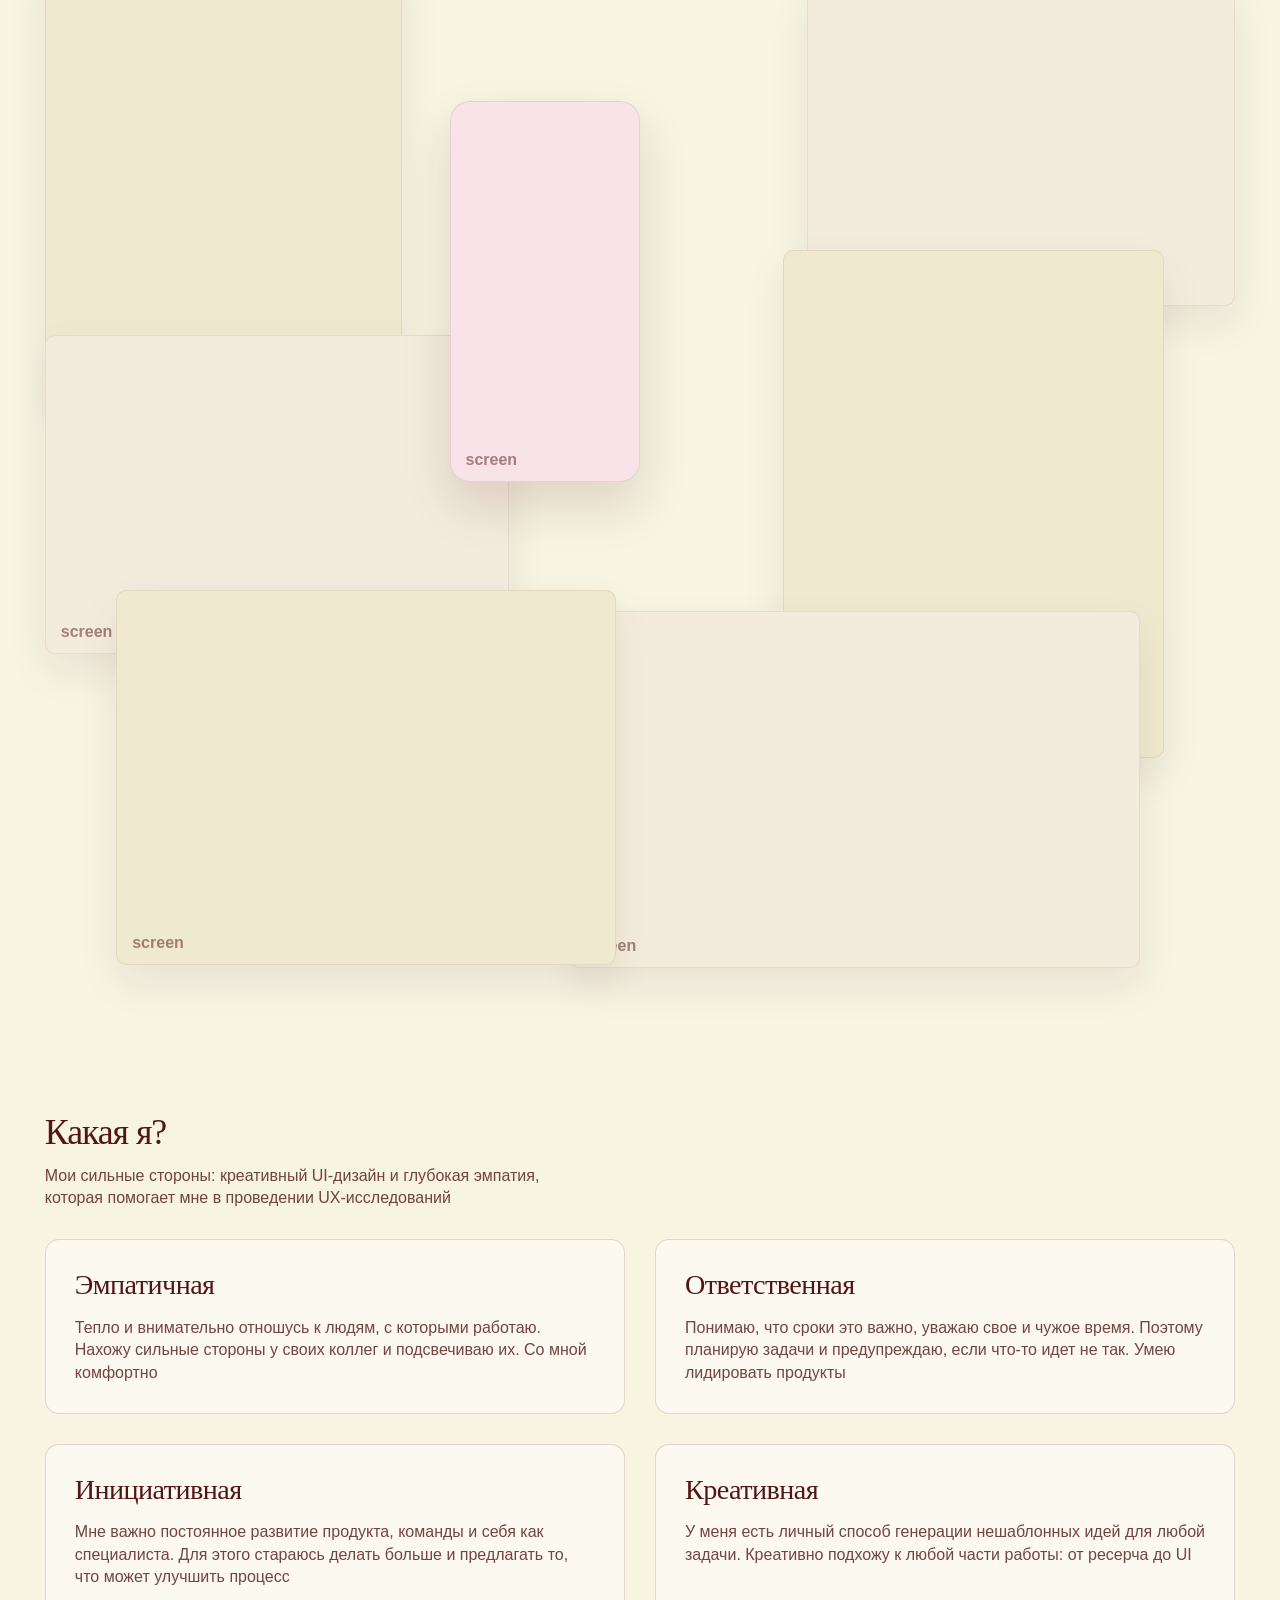
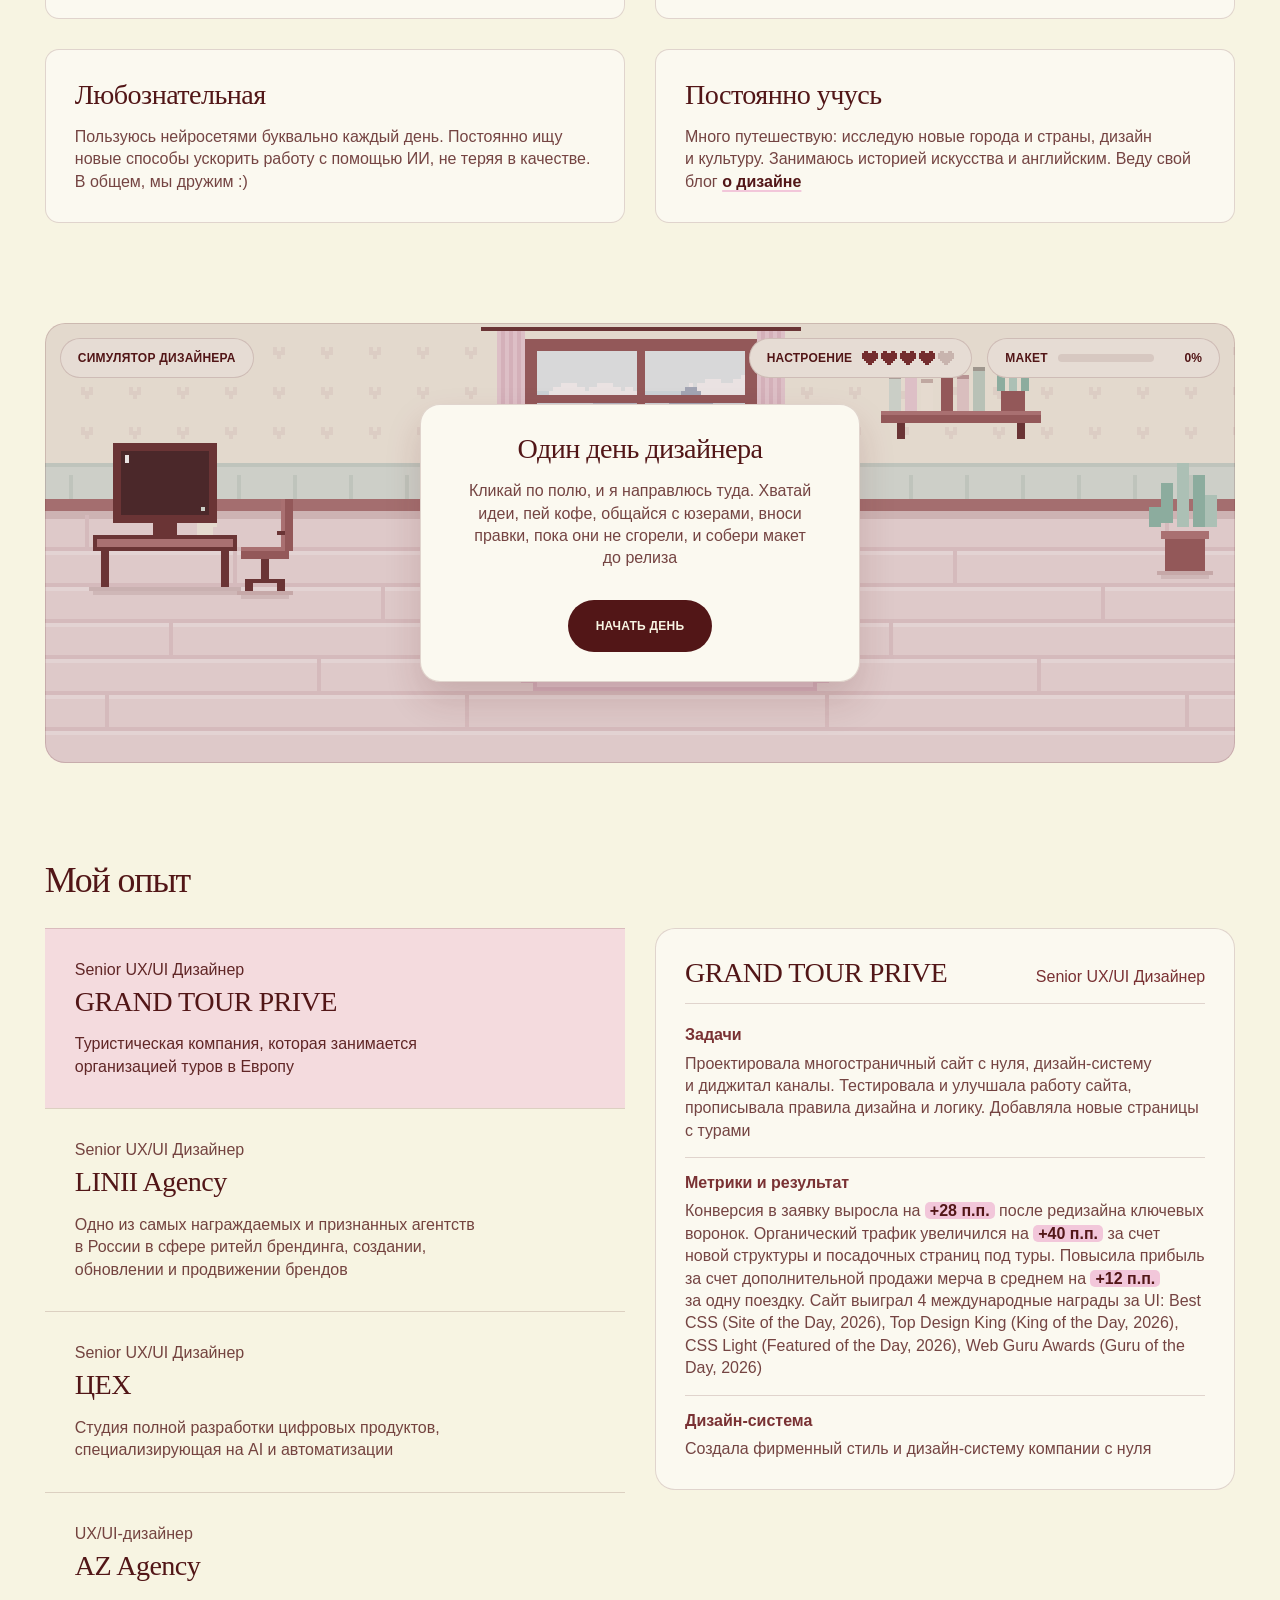
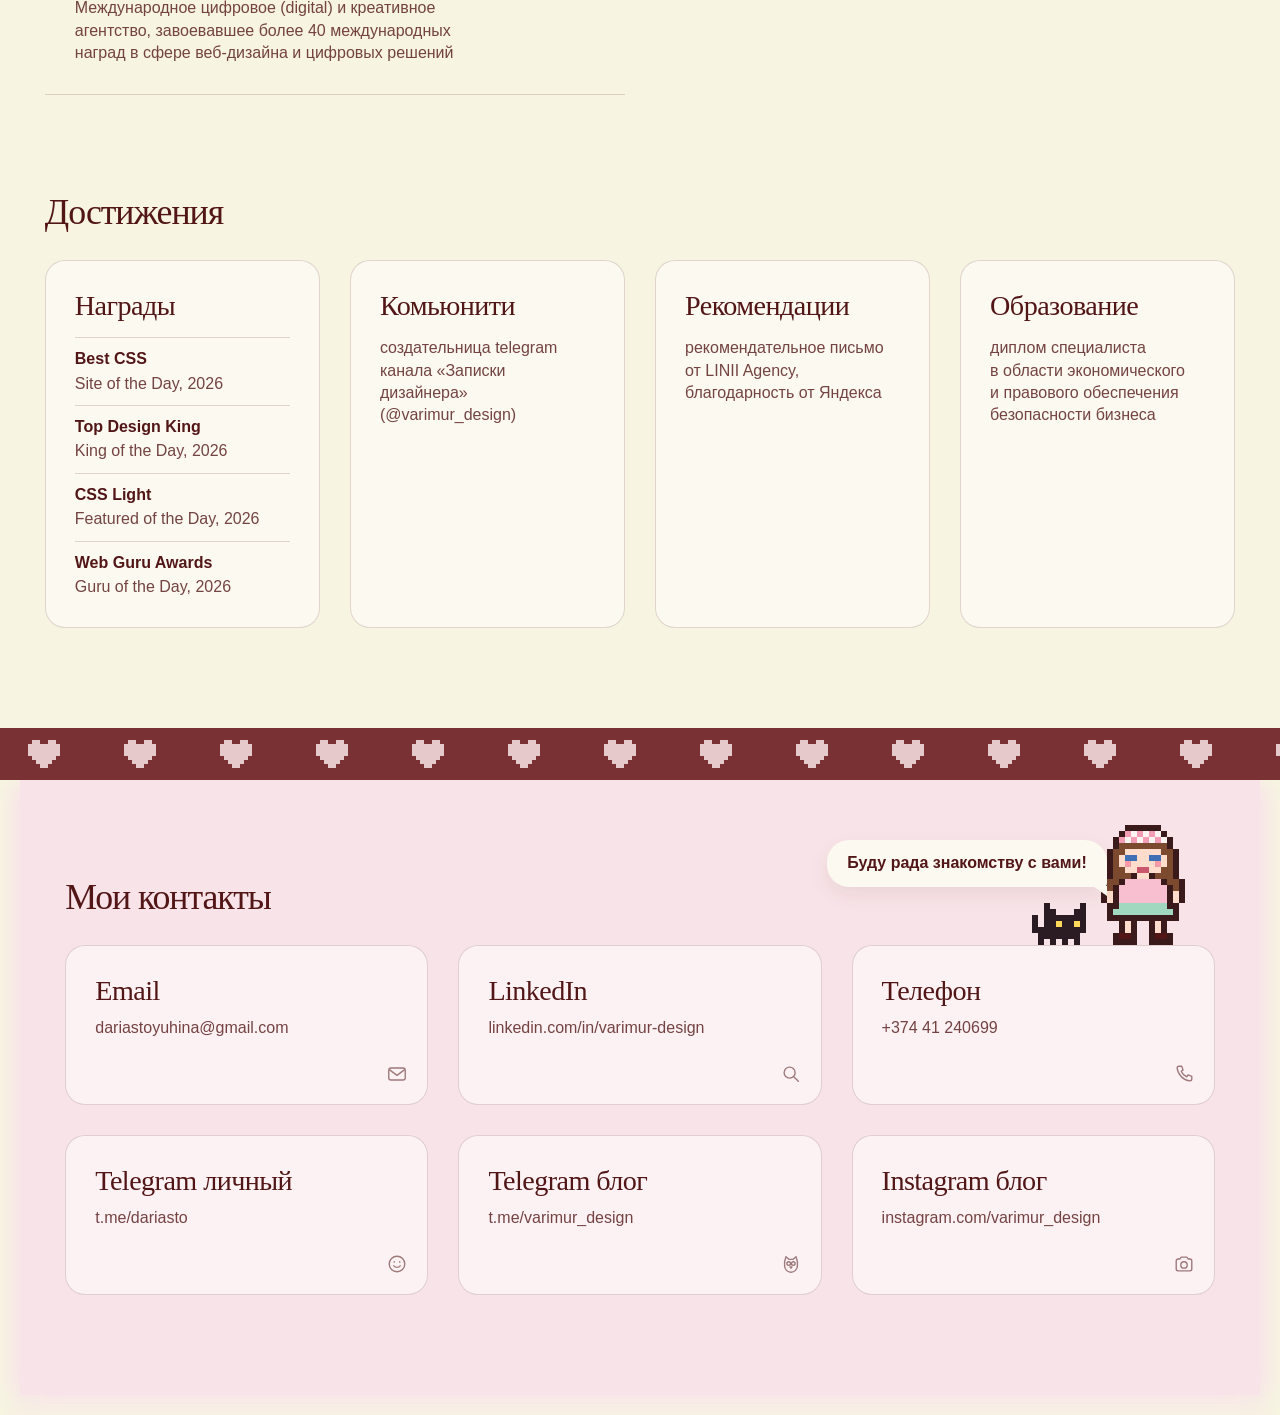
==== commit 63ac4630: "Remove pink halo above the contacts hearts strip. Co-authored-by: Cursor <cursoragent@cursor.com>" ====
--- a/design/index.html
+++ b/design/index.html
@@ -9,7 +9,7 @@
       content="Портфолио Даши Стоюхиной: Senior UX/UI дизайнер и арт-директор. Цифровые продукты для Яндекса, Сбера и Уралсиба."
     />
     <meta name="theme-color" content="#e6c9cb" />
-    <link rel="stylesheet" href="./styles.css?v=53" />
+    <link rel="stylesheet" href="./styles.css?v=54" />
   </head>
   <body>
     <a class="skip" href="#main" data-i18n="ui.skip">Перейти к содержанию</a>
@@ -124,8 +124,8 @@
     </main>
 
     <footer class="footer" id="contacts">
+      <div class="footer__pixels" aria-hidden="true"></div>
       <div class="footer__plate">
-        <div class="footer__pixels" aria-hidden="true"></div>
         <div class="wrap">
           <header class="sec-head">
             <h2 class="sec-title" data-footer-title>Мои контакты</h2>
--- a/design/styles.css
+++ b/design/styles.css
@@ -434,11 +434,13 @@
 }
 .footer__plate {
   background: var(--rose-soft);
+  padding-top: var(--block);
   padding-bottom: var(--block);
+  /* side + bottom blur only — no pink halo above the hearts strip */
   box-shadow:
-    0 0 0 1px var(--rose-soft),
-    0 0 8px 3px var(--rose-soft),
-    0 0 16px 6px rgba(248, 228, 232, 0.65);
+    -12px 0 16px -6px var(--rose-soft),
+    12px 0 16px -6px var(--rose-soft),
+    0 12px 18px 4px rgba(248, 228, 232, 0.65);
 }
 /* Dasha + cat stand on the top edge of the top-right contact card */
 .footer__board { position: relative; }
@@ -457,7 +459,7 @@
   border-right: 14px solid var(--card); border-bottom: 10px solid transparent;
 }
 .footer__pixels {
-  position: relative; height: 52px; margin: 0 calc(-1 * var(--frame)) var(--block); background-color: var(--tile);
+  position: relative; z-index: 1; height: 52px; margin: 0 calc(-1 * var(--frame)); background-color: var(--tile);
   background-image: url("data:image/svg+xml,%3Csvg xmlns='http://www.w3.org/2000/svg' width='48' height='26' viewBox='0 0 24 13' shape-rendering='crispEdges'%3E%3Cpath fill='%23e6c9cb' d='M8 3h1v1h-1zM9 3h1v1h-1zM12 3h1v1h-1zM13 3h1v1h-1zM7 4h8v3H7zM8 7h6v1H8zM9 8h4v1H9zM10 9h2v1h-2z'/%3E%3C/svg%3E");
   background-size: 96px 52px; background-repeat: repeat-x; animation: marquee 9s linear infinite;
 }
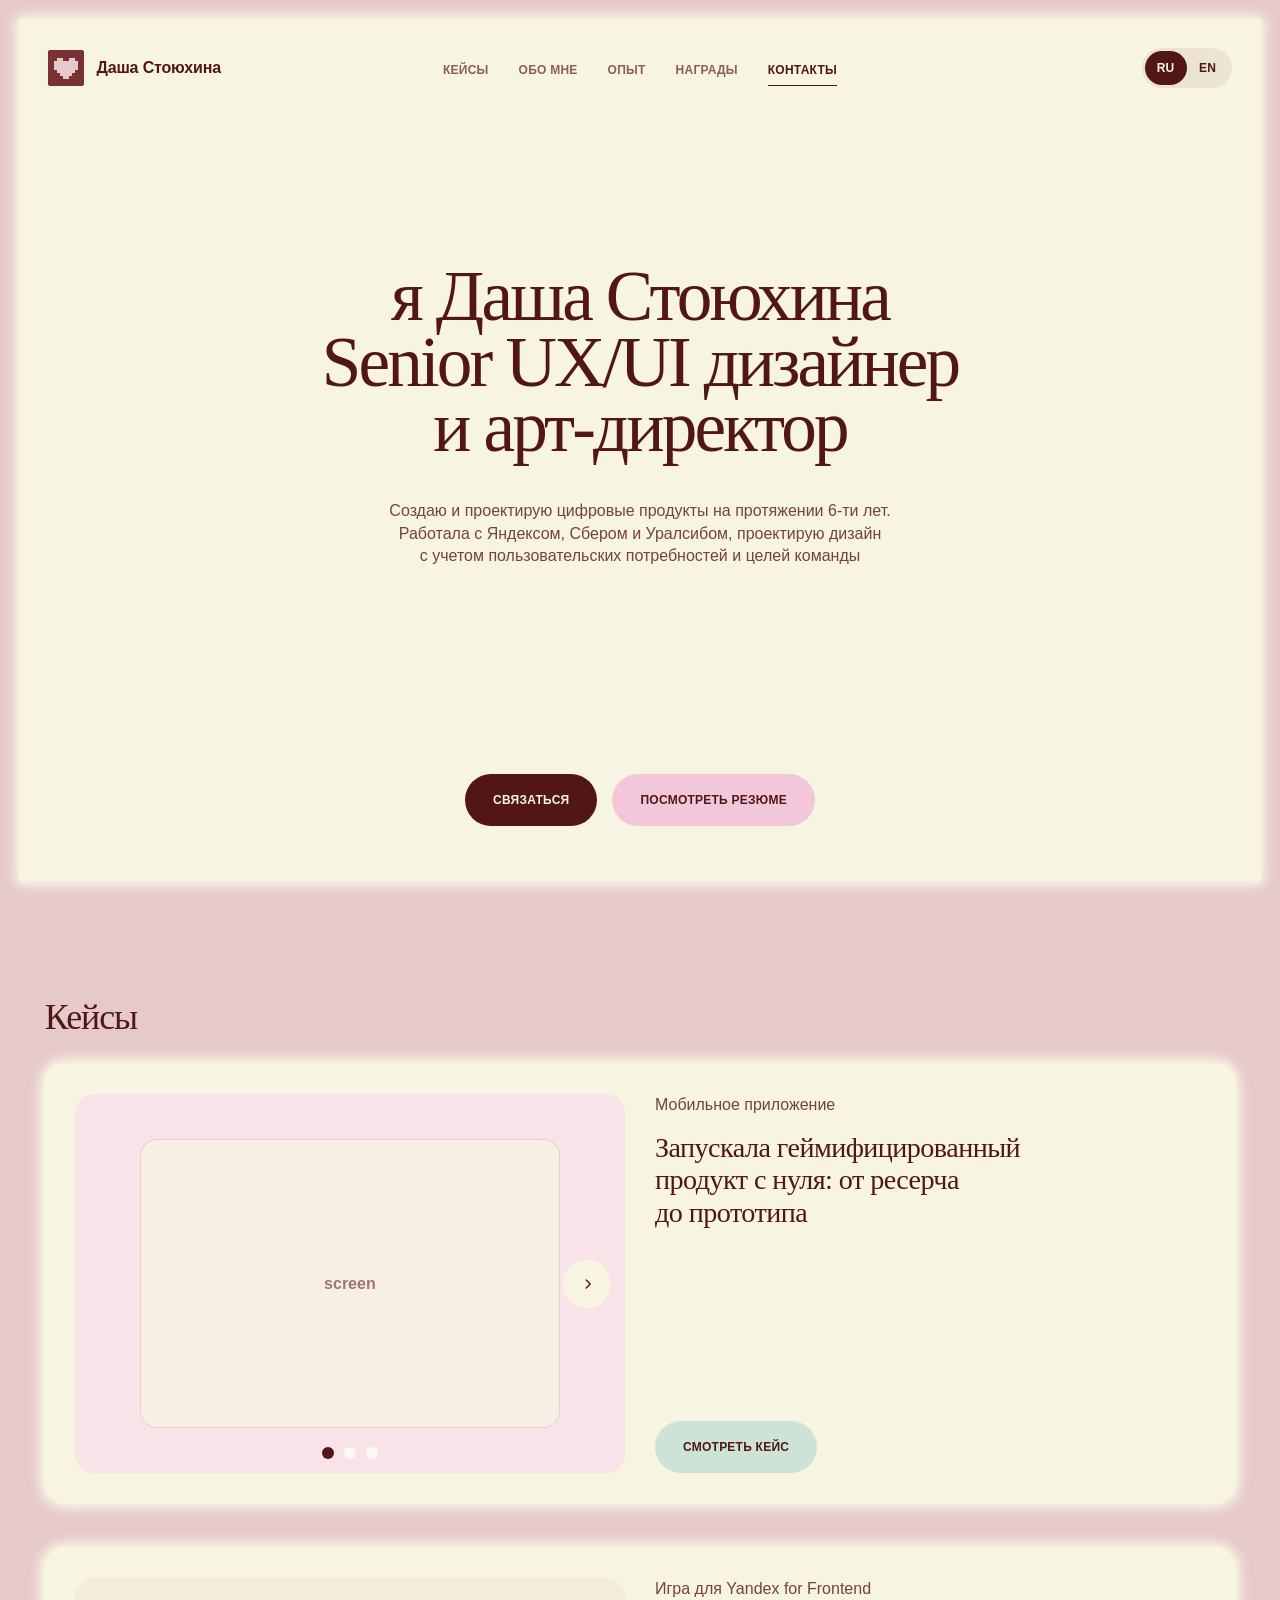
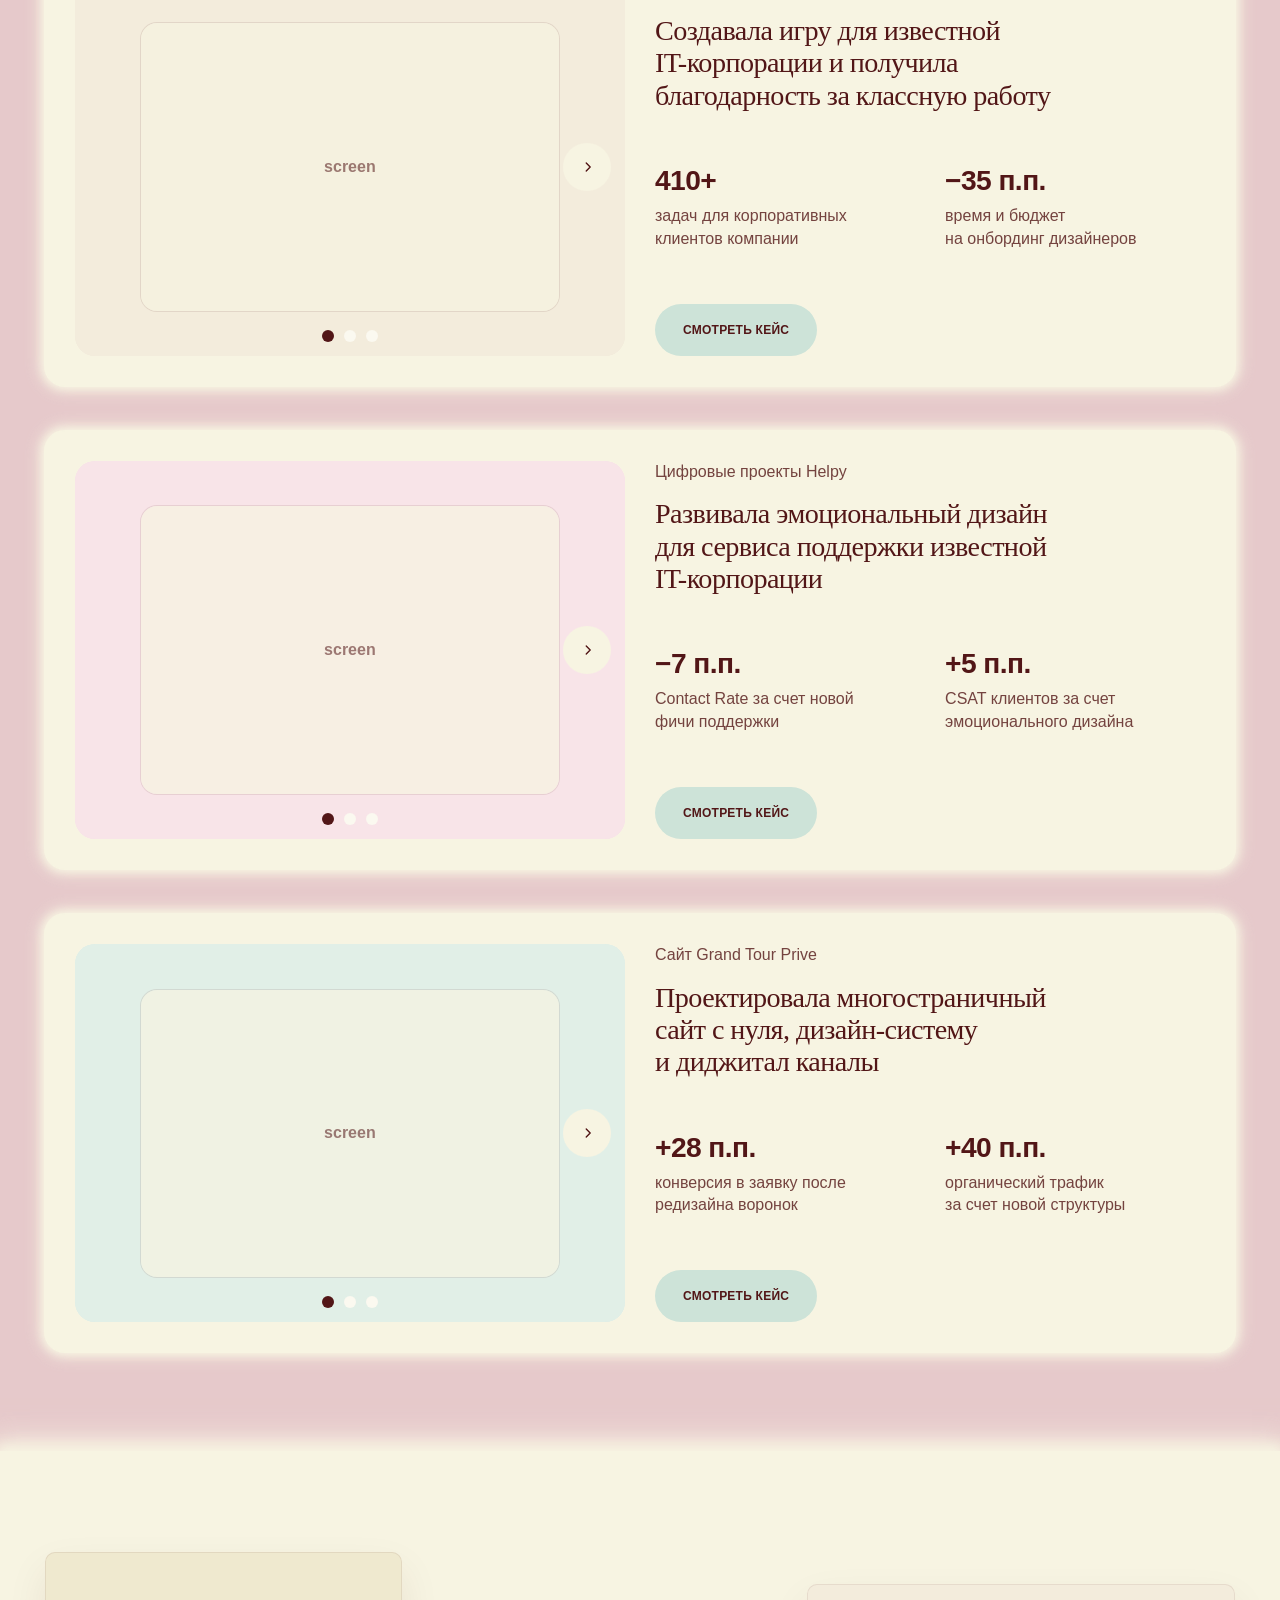
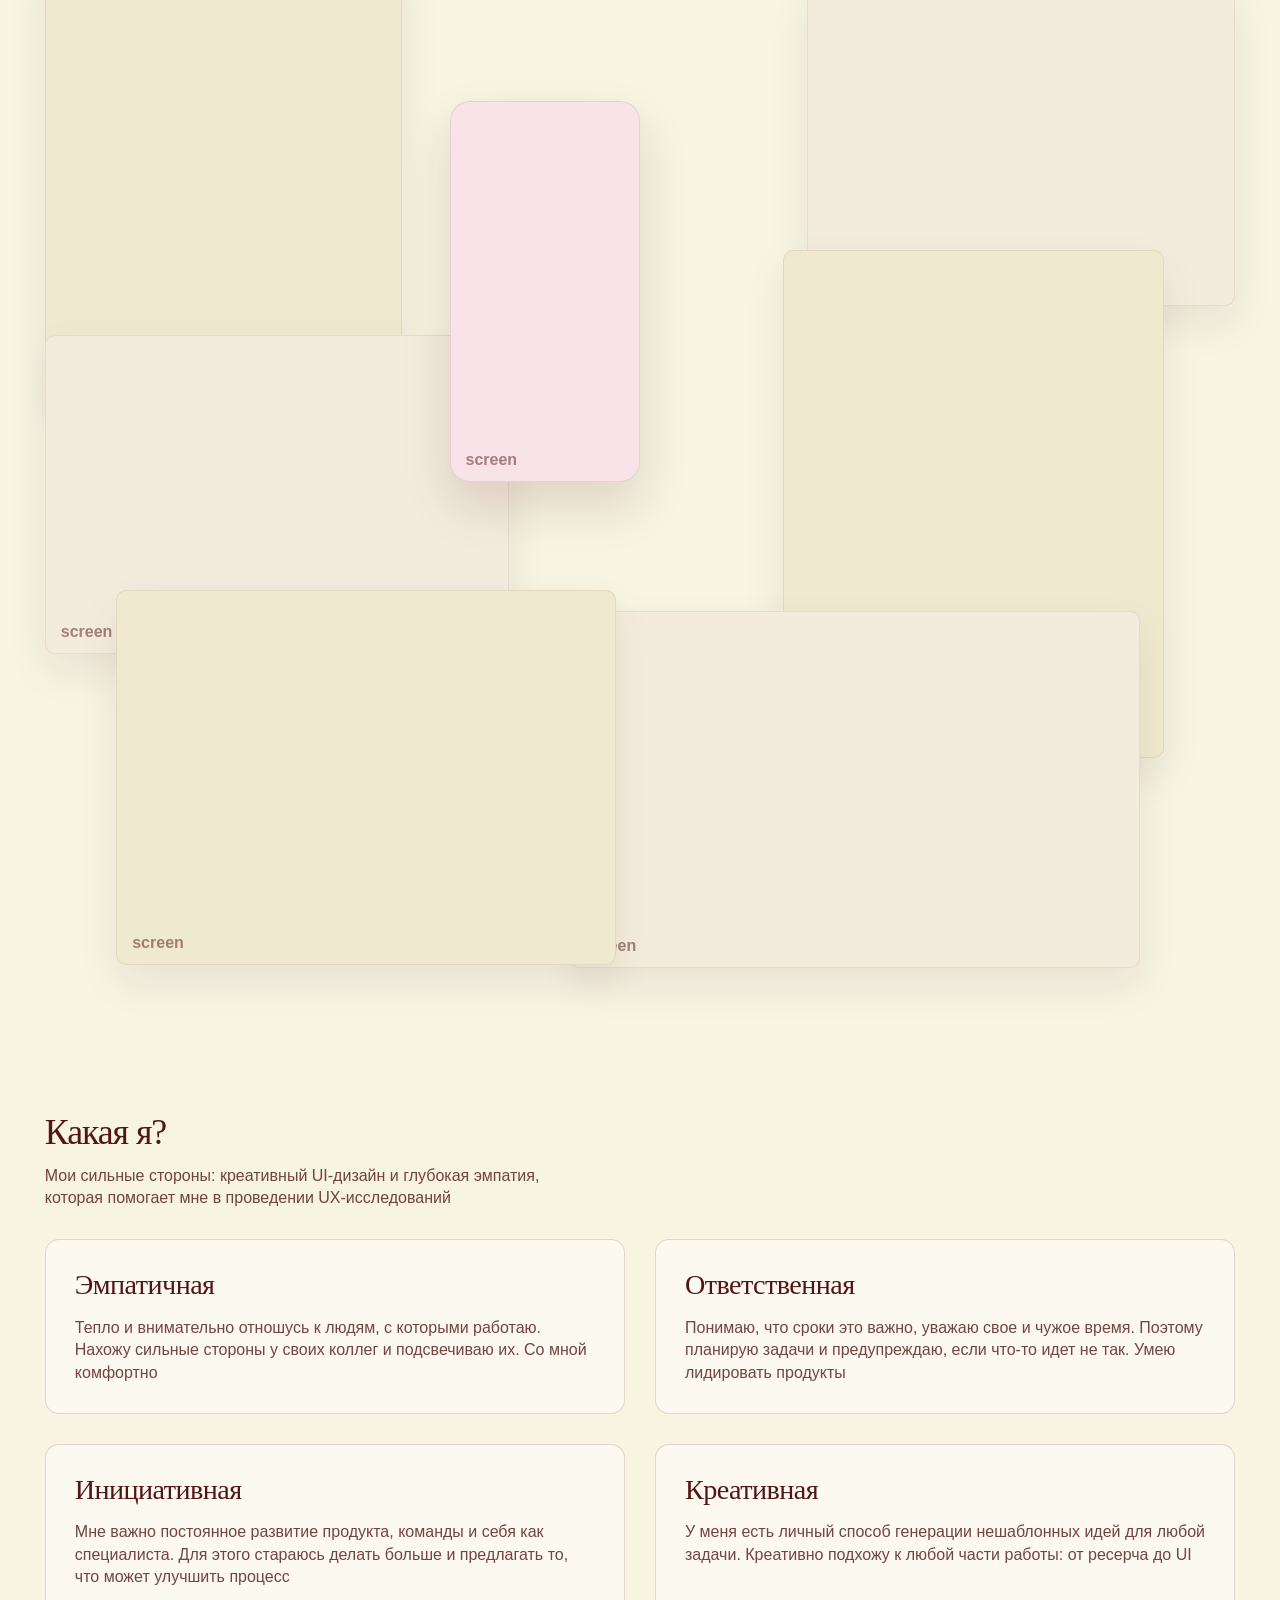
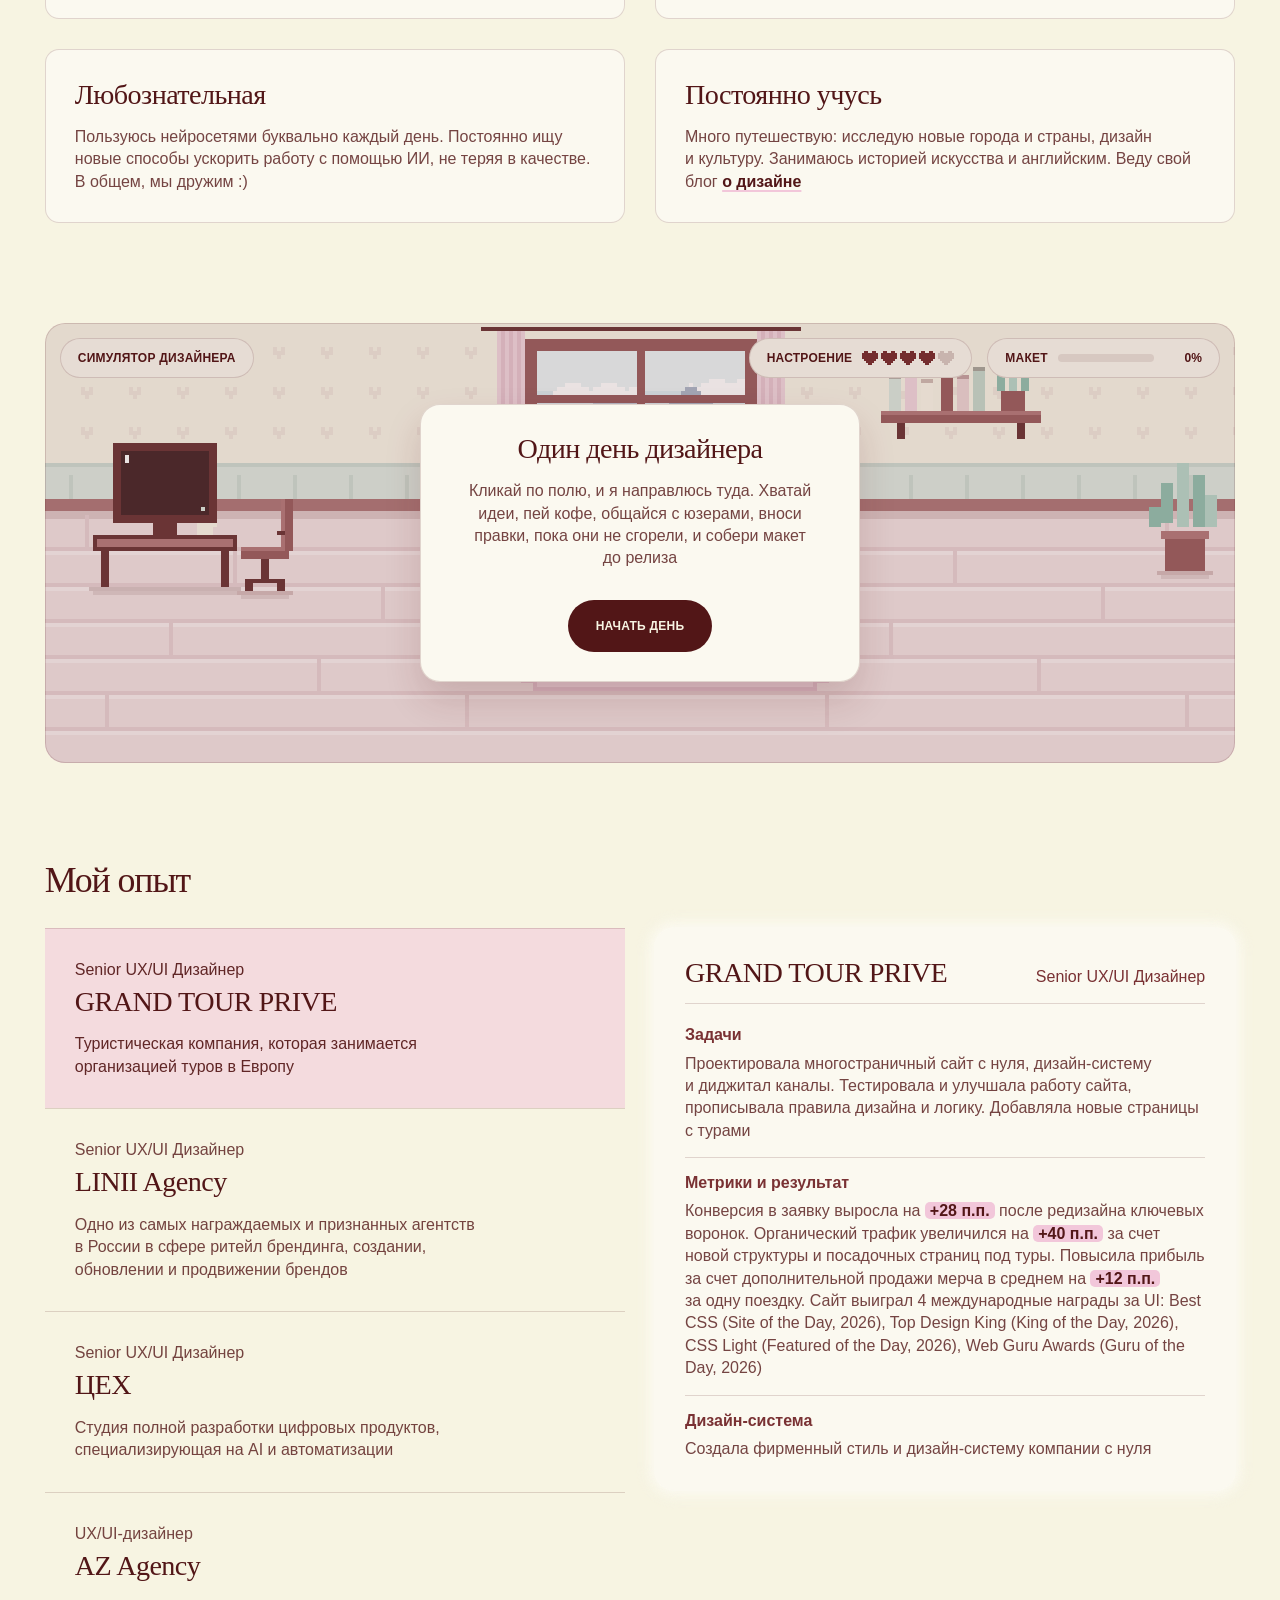
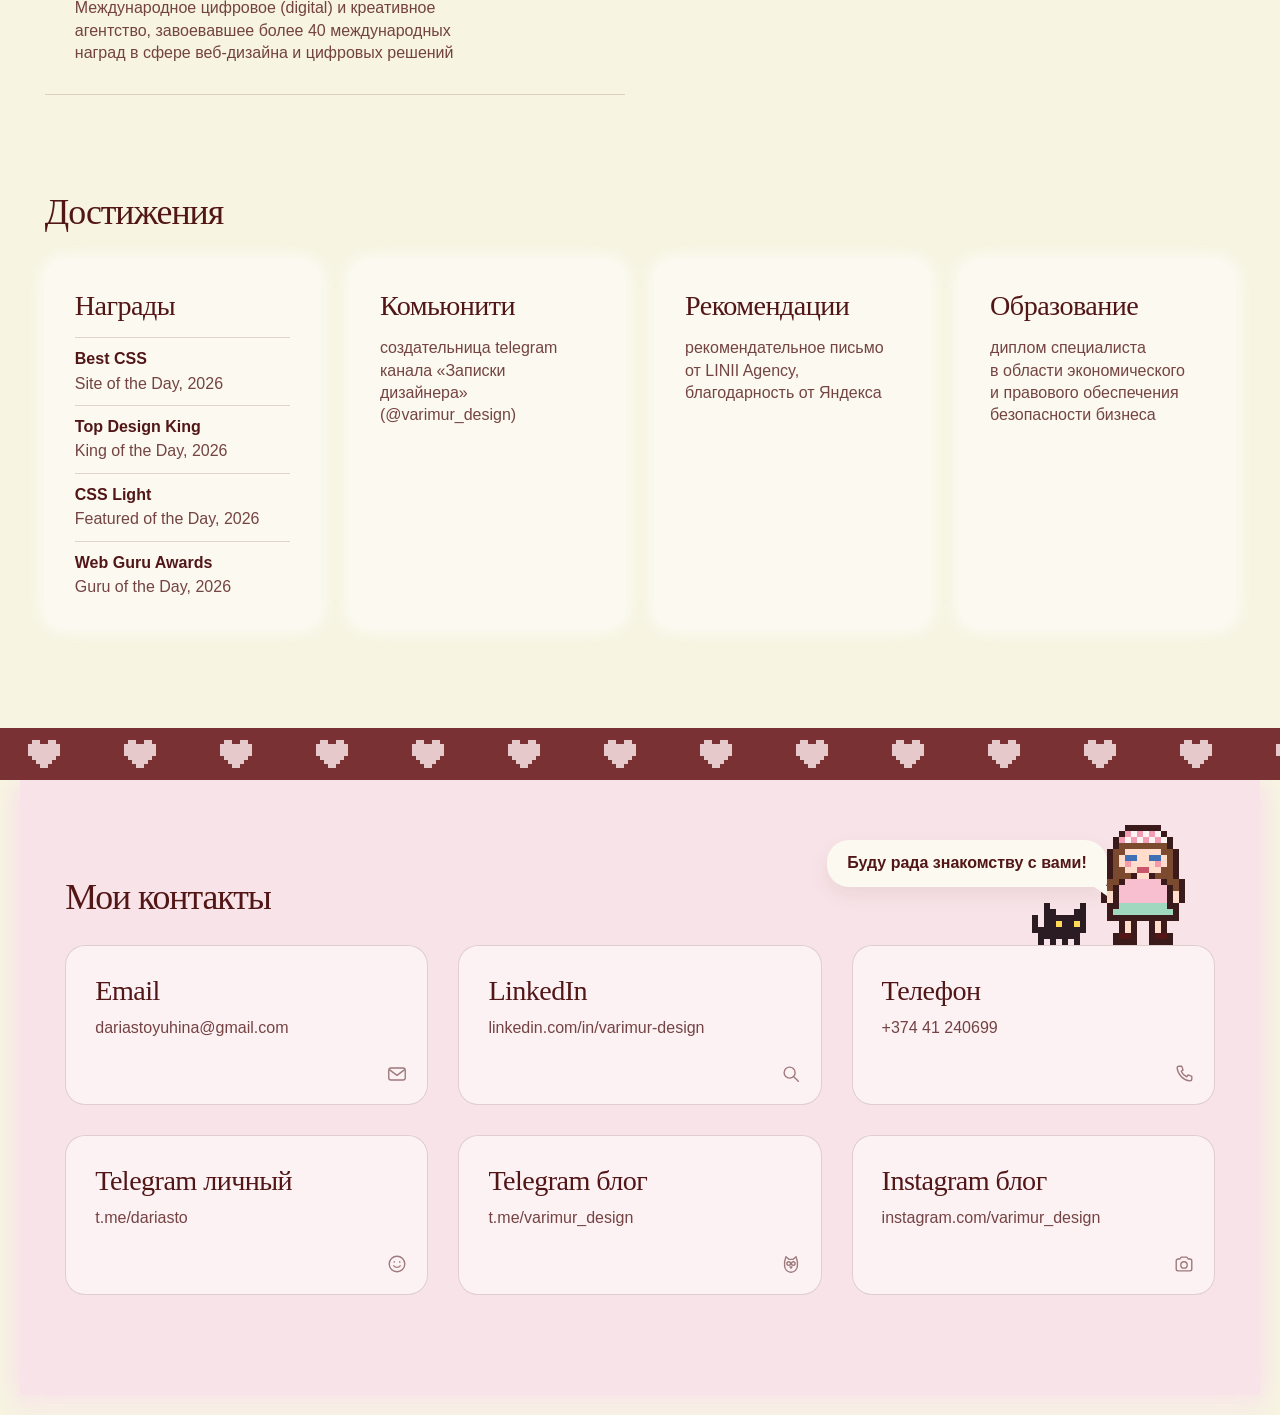
==== commit 32013f42: "Blur the edges of the CV panel and achievement cards like the case plates. Co-authored-by: Cursor <c" ====
--- a/design/index.html
+++ b/design/index.html
@@ -9,7 +9,7 @@
       content="Портфолио Даши Стоюхиной: Senior UX/UI дизайнер и арт-директор. Цифровые продукты для Яндекса, Сбера и Уралсиба."
     />
     <meta name="theme-color" content="#e6c9cb" />
-    <link rel="stylesheet" href="./styles.css?v=54" />
+    <link rel="stylesheet" href="./styles.css?v=55" />
   </head>
   <body>
     <a class="skip" href="#main" data-i18n="ui.skip">Перейти к содержанию</a>
--- a/design/styles.css
+++ b/design/styles.css
@@ -26,6 +26,8 @@
   /* card surface = CV panel; opaque so it looks the same on cream and pink */
   --card: #fbf9f0;
   --card-line: inset 0 0 0 1px var(--line);
+  /* soft blurred edge, same as the case plates */
+  --card-blur: 0 0 0 1px var(--card), 0 0 8px 3px var(--card), 0 0 16px 6px rgba(251, 249, 240, 0.65);
   --block: 100px;
   --serif: "Times New Roman", Times, serif;
   --sans: Arial, Helvetica, sans-serif;
@@ -397,7 +399,7 @@
 
 .cv__panel {
   position: sticky; top: 100px; min-height: 360px; padding: var(--space-2); border-radius: var(--radius-lg);
-  background: var(--card); box-shadow: var(--card-line);
+  background: var(--card); box-shadow: var(--card-blur);
 }
 .cv__panel.is-swap { animation: swap 0.35s var(--ease); }
 .cv-panel__head { display: flex; flex-wrap: wrap; align-items: baseline; justify-content: space-between; gap: 6px var(--space-1); padding-bottom: var(--space-1); margin-bottom: 6px; border-bottom: 1px solid var(--line); }
@@ -413,7 +415,7 @@
 .ach { display: grid; grid-template-columns: repeat(4, minmax(0, 1fr)); gap: var(--space-2); }
 .ach-item {
   display: flex; flex-direction: column; align-items: flex-start; gap: var(--space-1);
-  padding: var(--space-2); border-radius: var(--radius-lg); background: var(--card); box-shadow: var(--card-line);
+  padding: var(--space-2); border-radius: var(--radius-lg); background: var(--card); box-shadow: var(--card-blur);
 }
 .ach-item__kicker { font: 700 var(--fs-4)/var(--lh) var(--sans); color: var(--tile); }
 .ach-item__title { font: 400 var(--fs-3)/1.15 var(--serif); letter-spacing: -0.02em; }
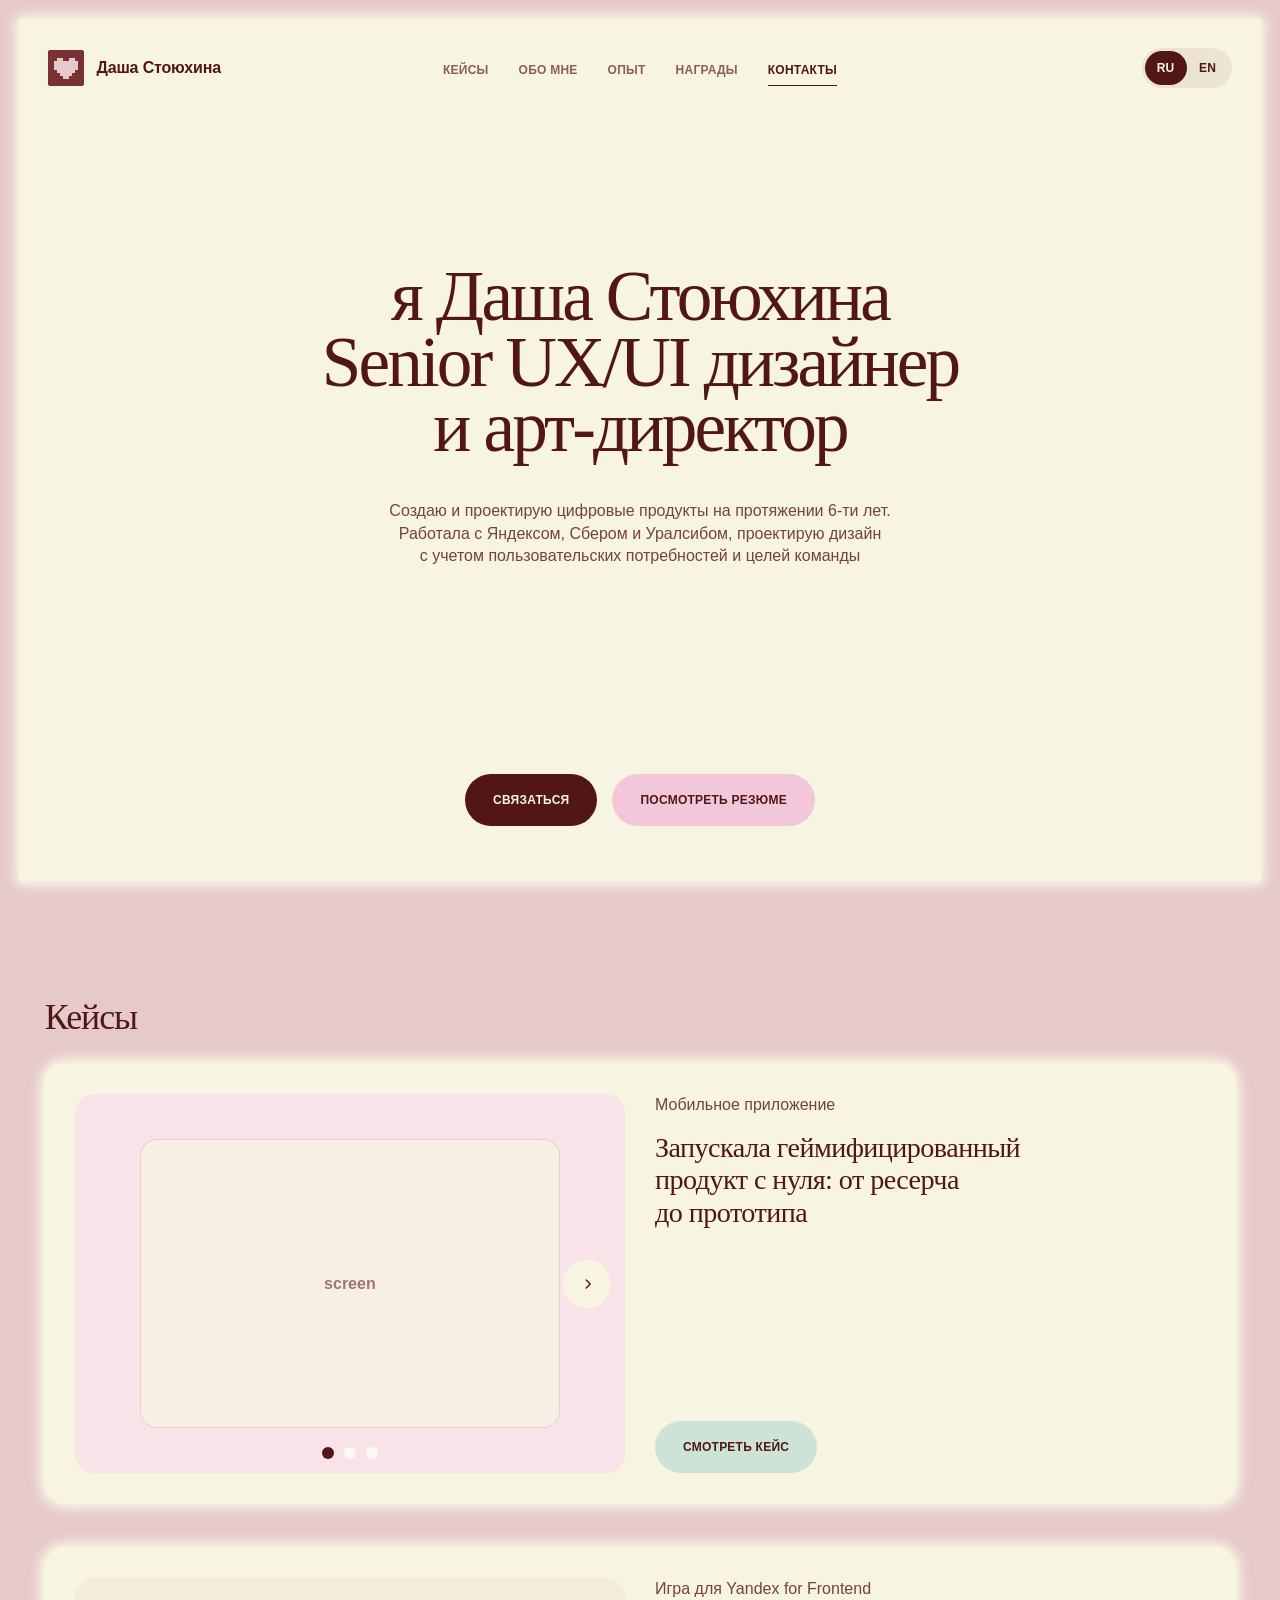
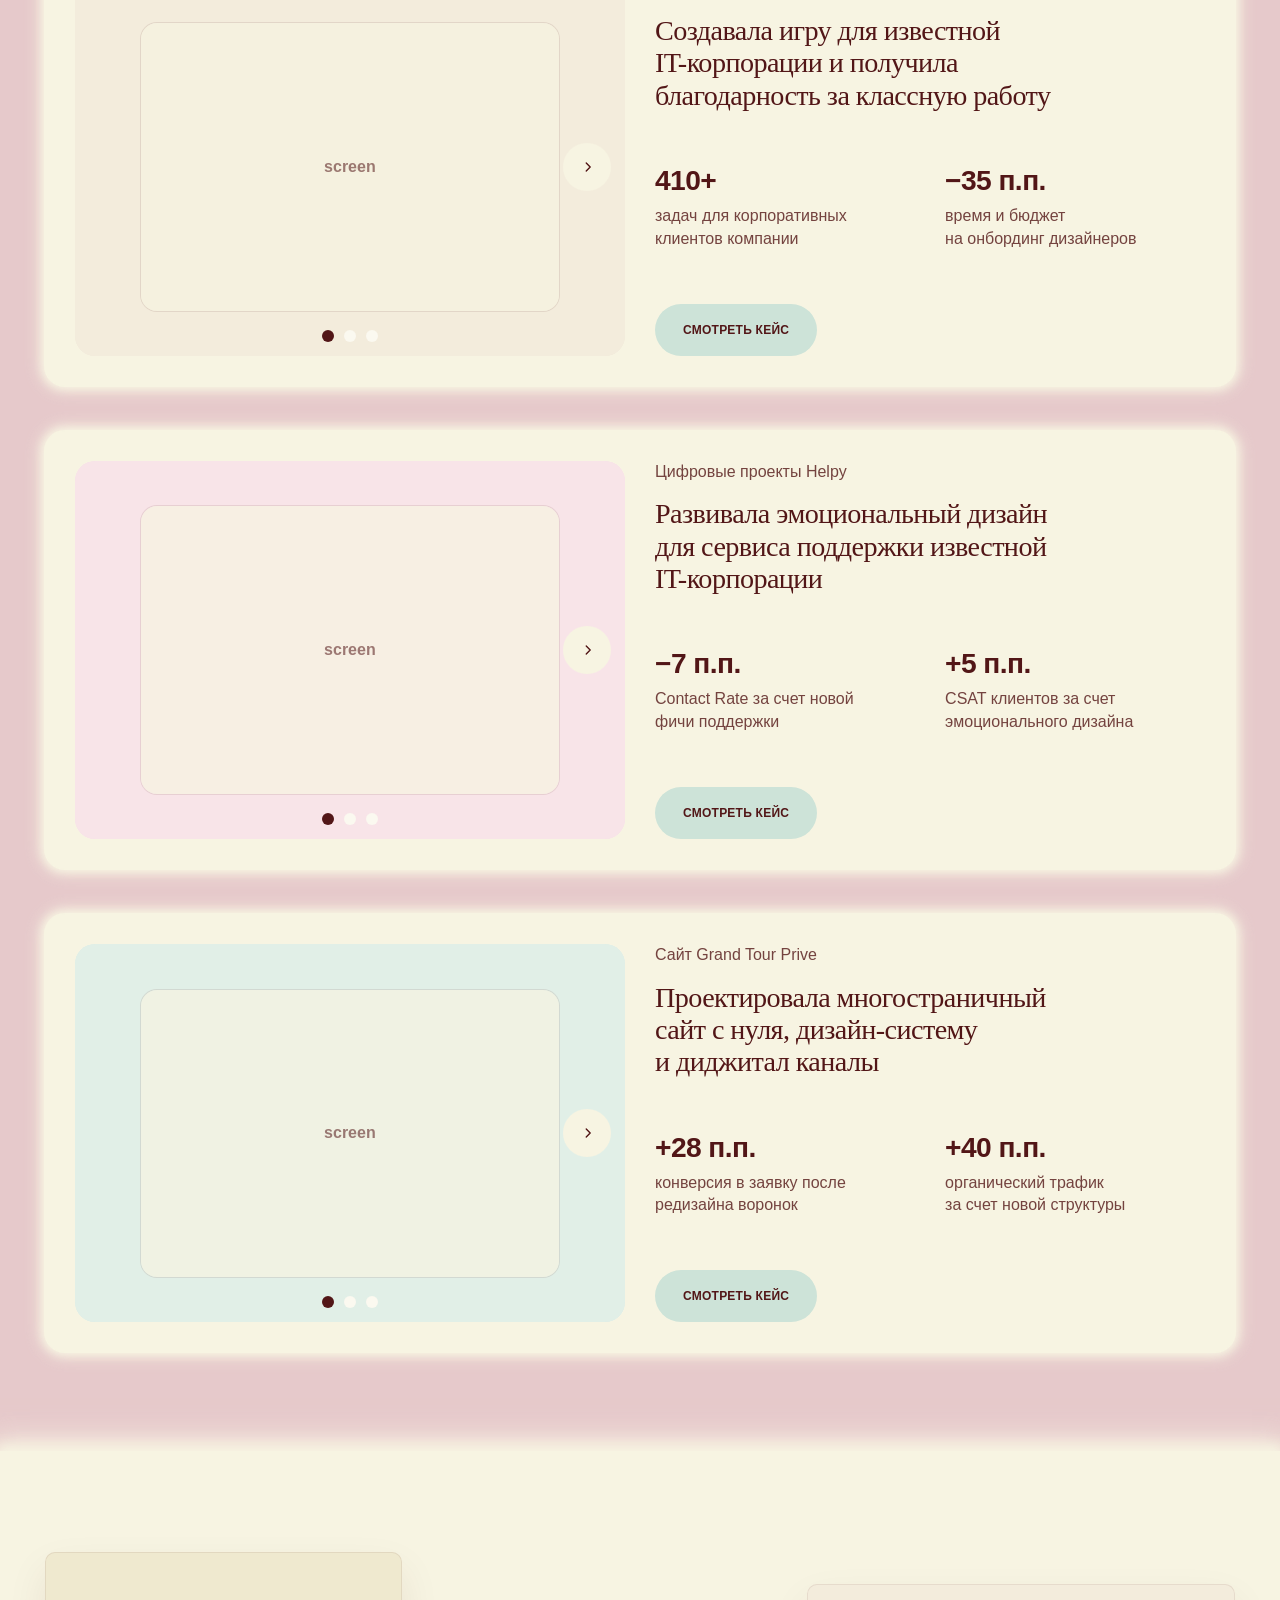
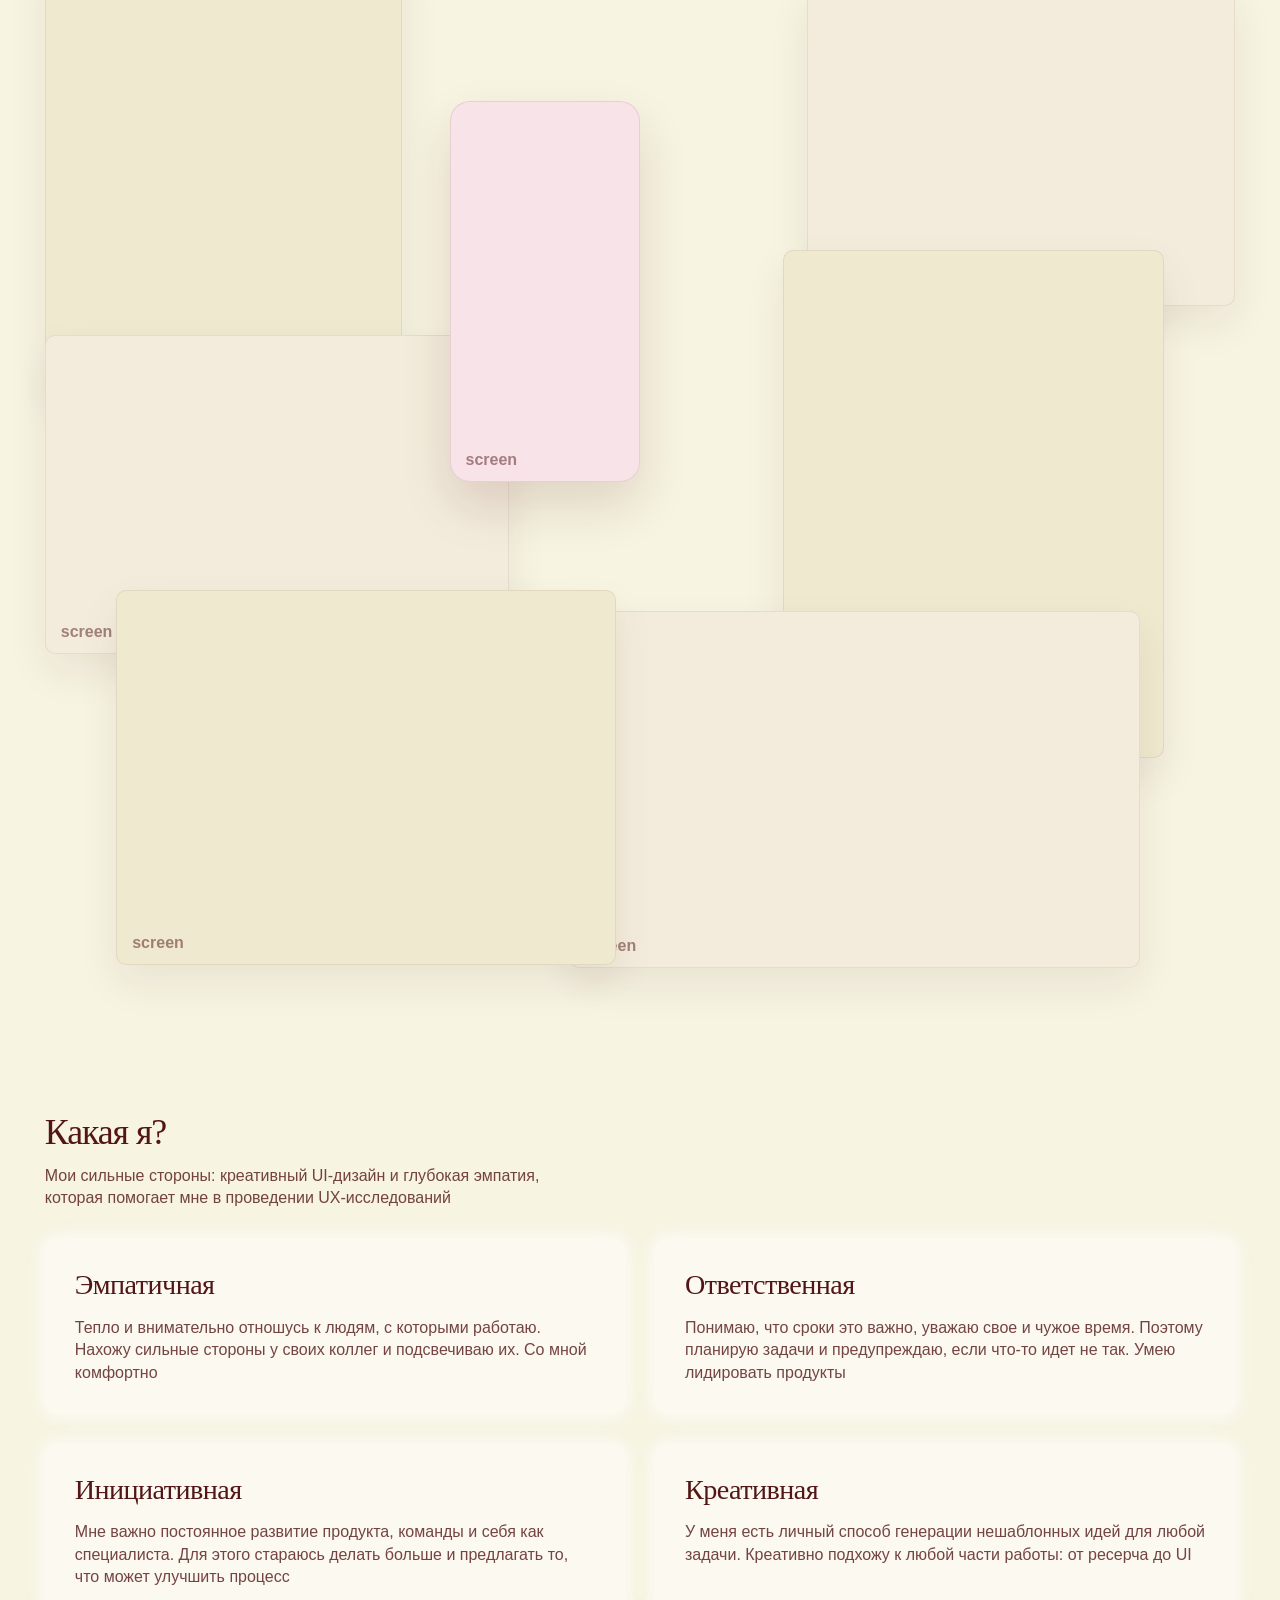
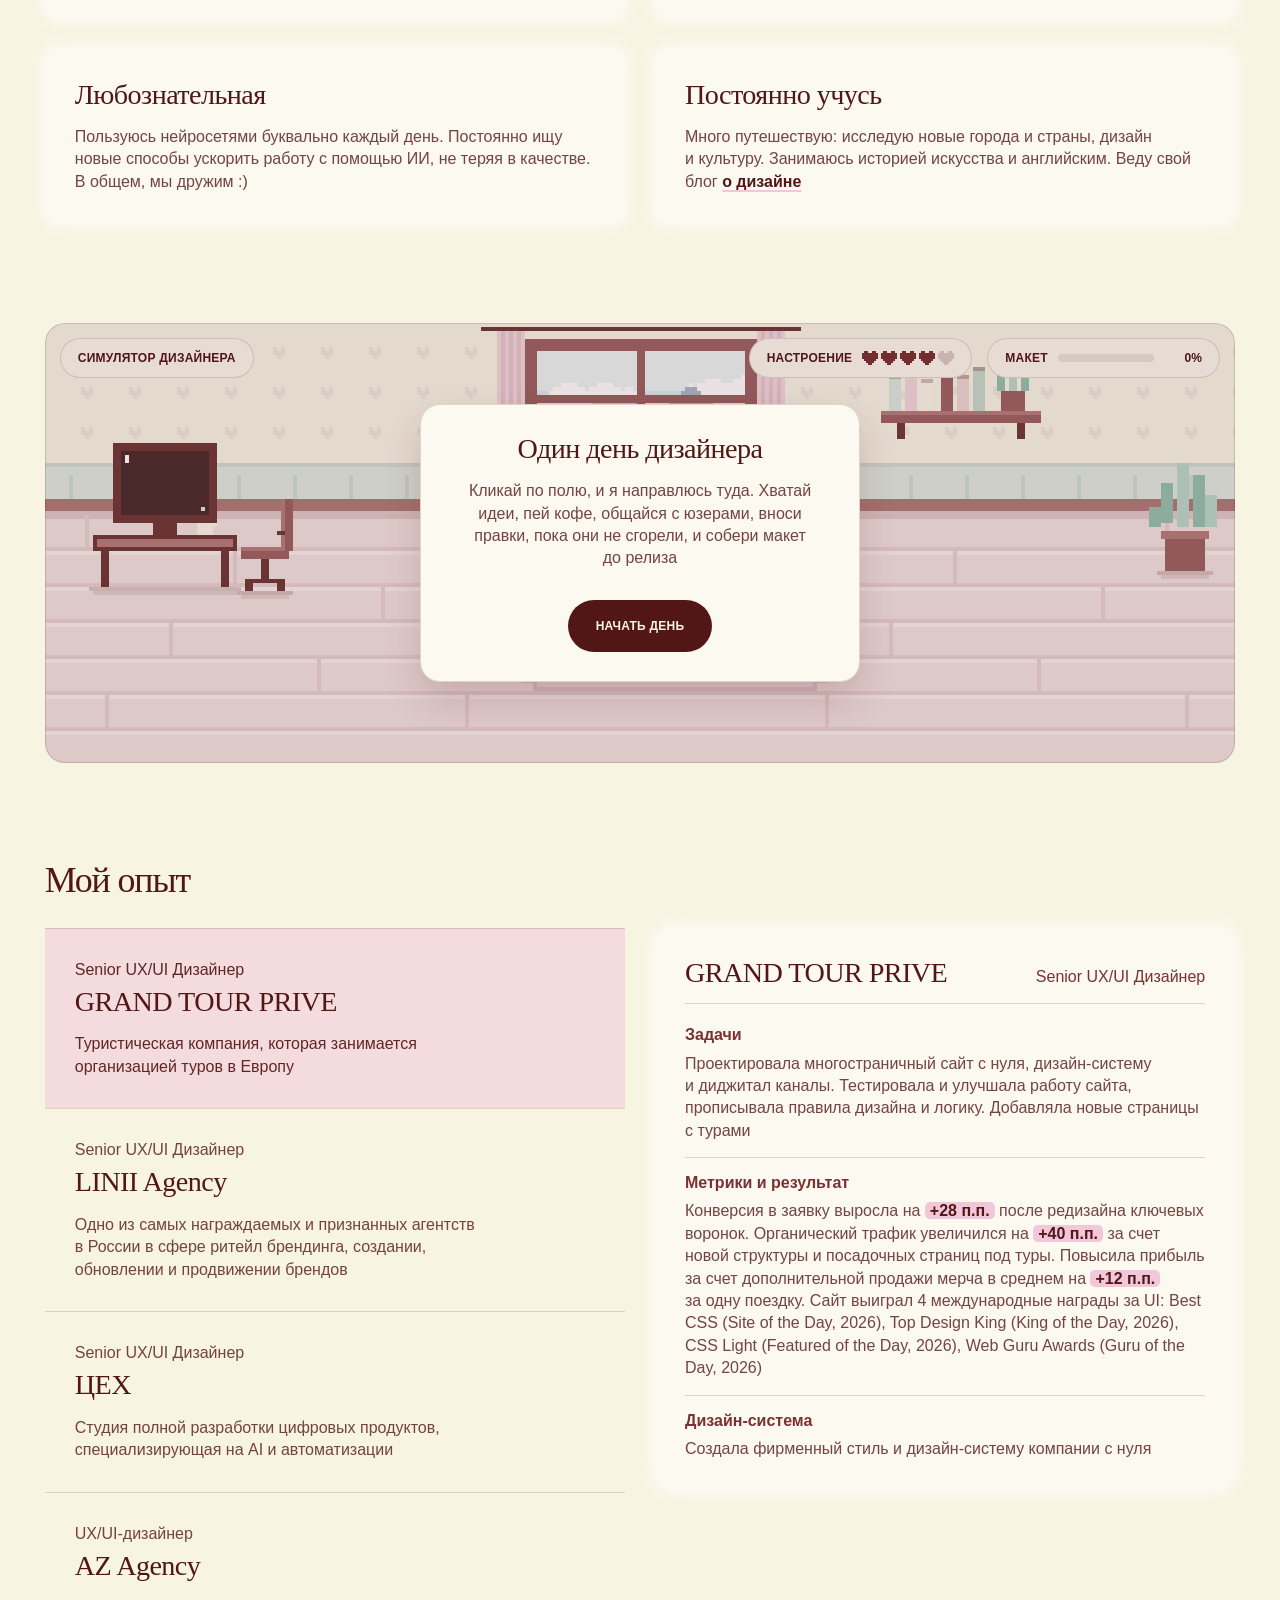
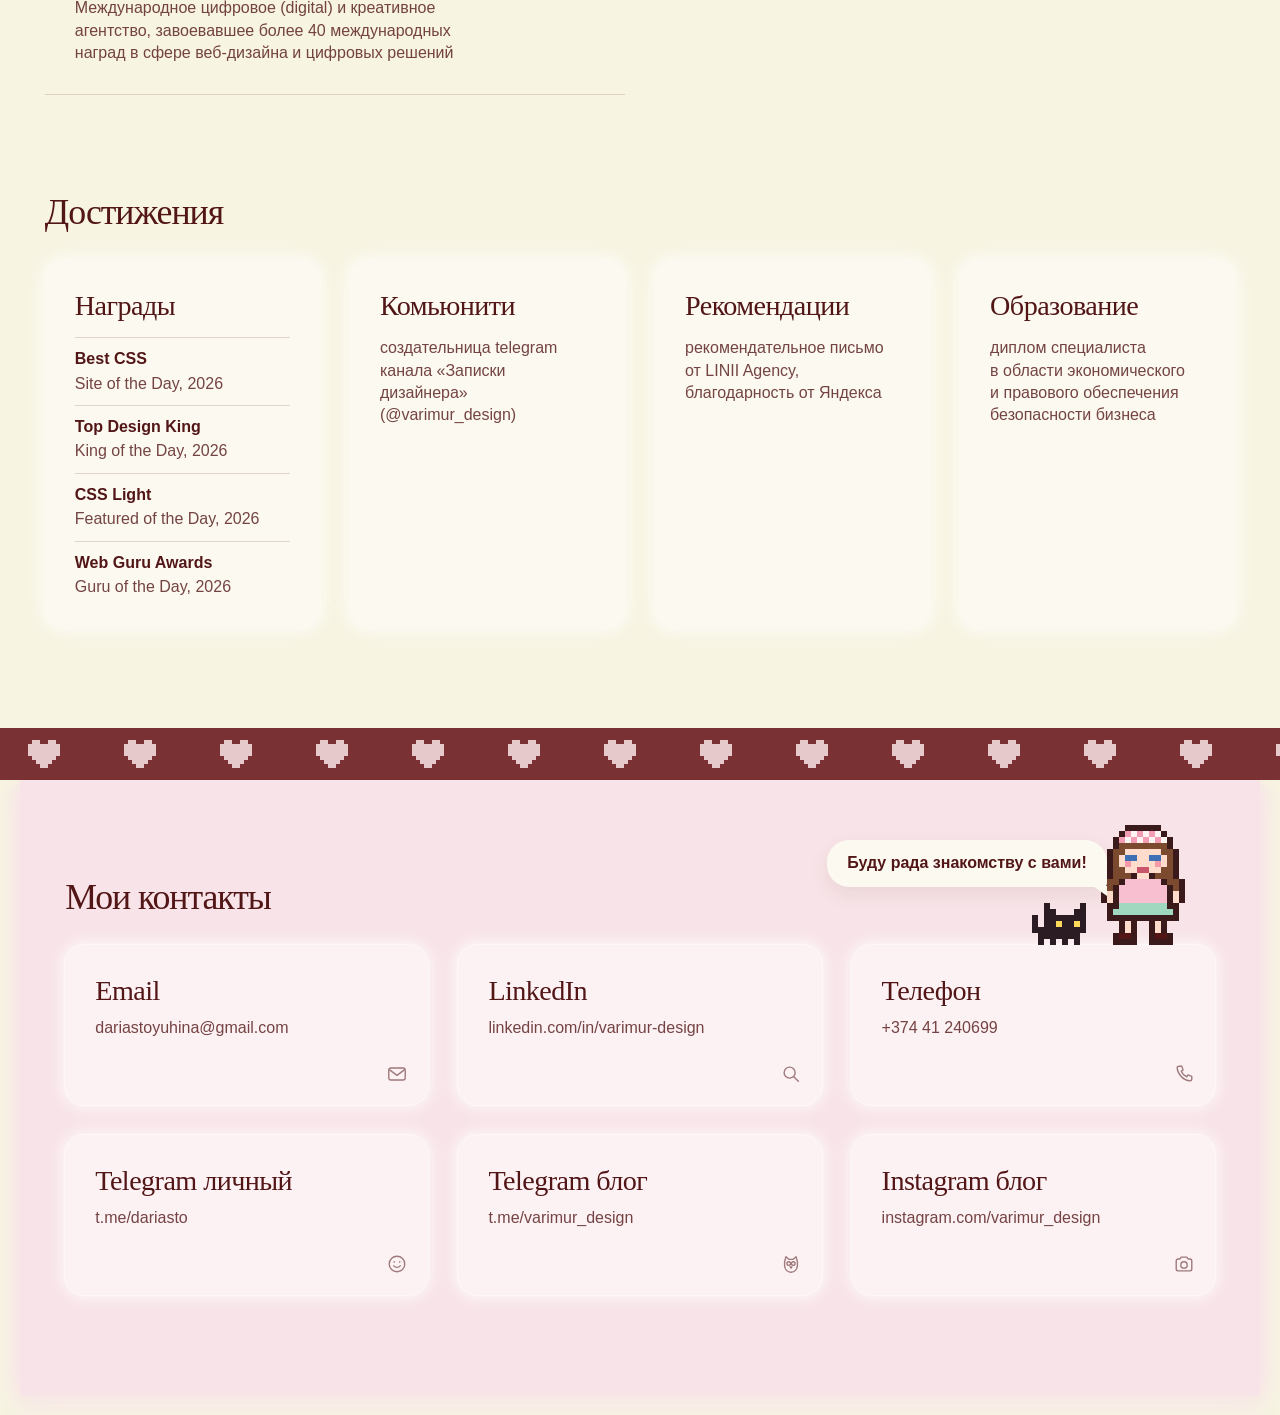
==== commit f8d236fa: "Blur the edges of the trait and contact cards. Co-authored-by: Cursor <cursoragent@cursor.com>" ====
--- a/design/index.html
+++ b/design/index.html
@@ -9,7 +9,7 @@
       content="Портфолио Даши Стоюхиной: Senior UX/UI дизайнер и арт-директор. Цифровые продукты для Яндекса, Сбера и Уралсиба."
     />
     <meta name="theme-color" content="#e6c9cb" />
-    <link rel="stylesheet" href="./styles.css?v=55" />
+    <link rel="stylesheet" href="./styles.css?v=56" />
   </head>
   <body>
     <a class="skip" href="#main" data-i18n="ui.skip">Перейти к содержанию</a>
--- a/design/styles.css
+++ b/design/styles.css
@@ -367,7 +367,7 @@
 .traits { display: grid; grid-template-columns: repeat(2, minmax(0, 1fr)); gap: var(--space-2); }
 .trait {
   display: grid; align-content: start; gap: var(--space-1);
-  padding: var(--space-2); border-radius: var(--radius); background: var(--card); box-shadow: var(--card-line);
+  padding: var(--space-2); border-radius: var(--radius); background: var(--card); box-shadow: var(--card-blur);
   transition: transform 0.3s var(--ease);
 }
 .trait:hover { transform: translateY(-4px); }
@@ -469,7 +469,8 @@
 .contact {
   position: relative; display: flex; flex-direction: column; justify-content: flex-start; gap: 10px;
   height: 100%; min-height: 160px; padding: var(--space-2);
-  border-radius: var(--radius-lg); background: rgba(255, 255, 255, 0.5); box-shadow: var(--card-line);
+  border-radius: var(--radius-lg); background: rgba(255, 255, 255, 0.5);
+  box-shadow: 0 0 0 1px rgba(255, 255, 255, 0.5), 0 0 8px 3px rgba(255, 255, 255, 0.45), 0 0 16px 6px rgba(255, 255, 255, 0.3);
   text-decoration: none; transition: transform 0.3s var(--ease);
 }
 .contact:hover { transform: translateY(-4px); }
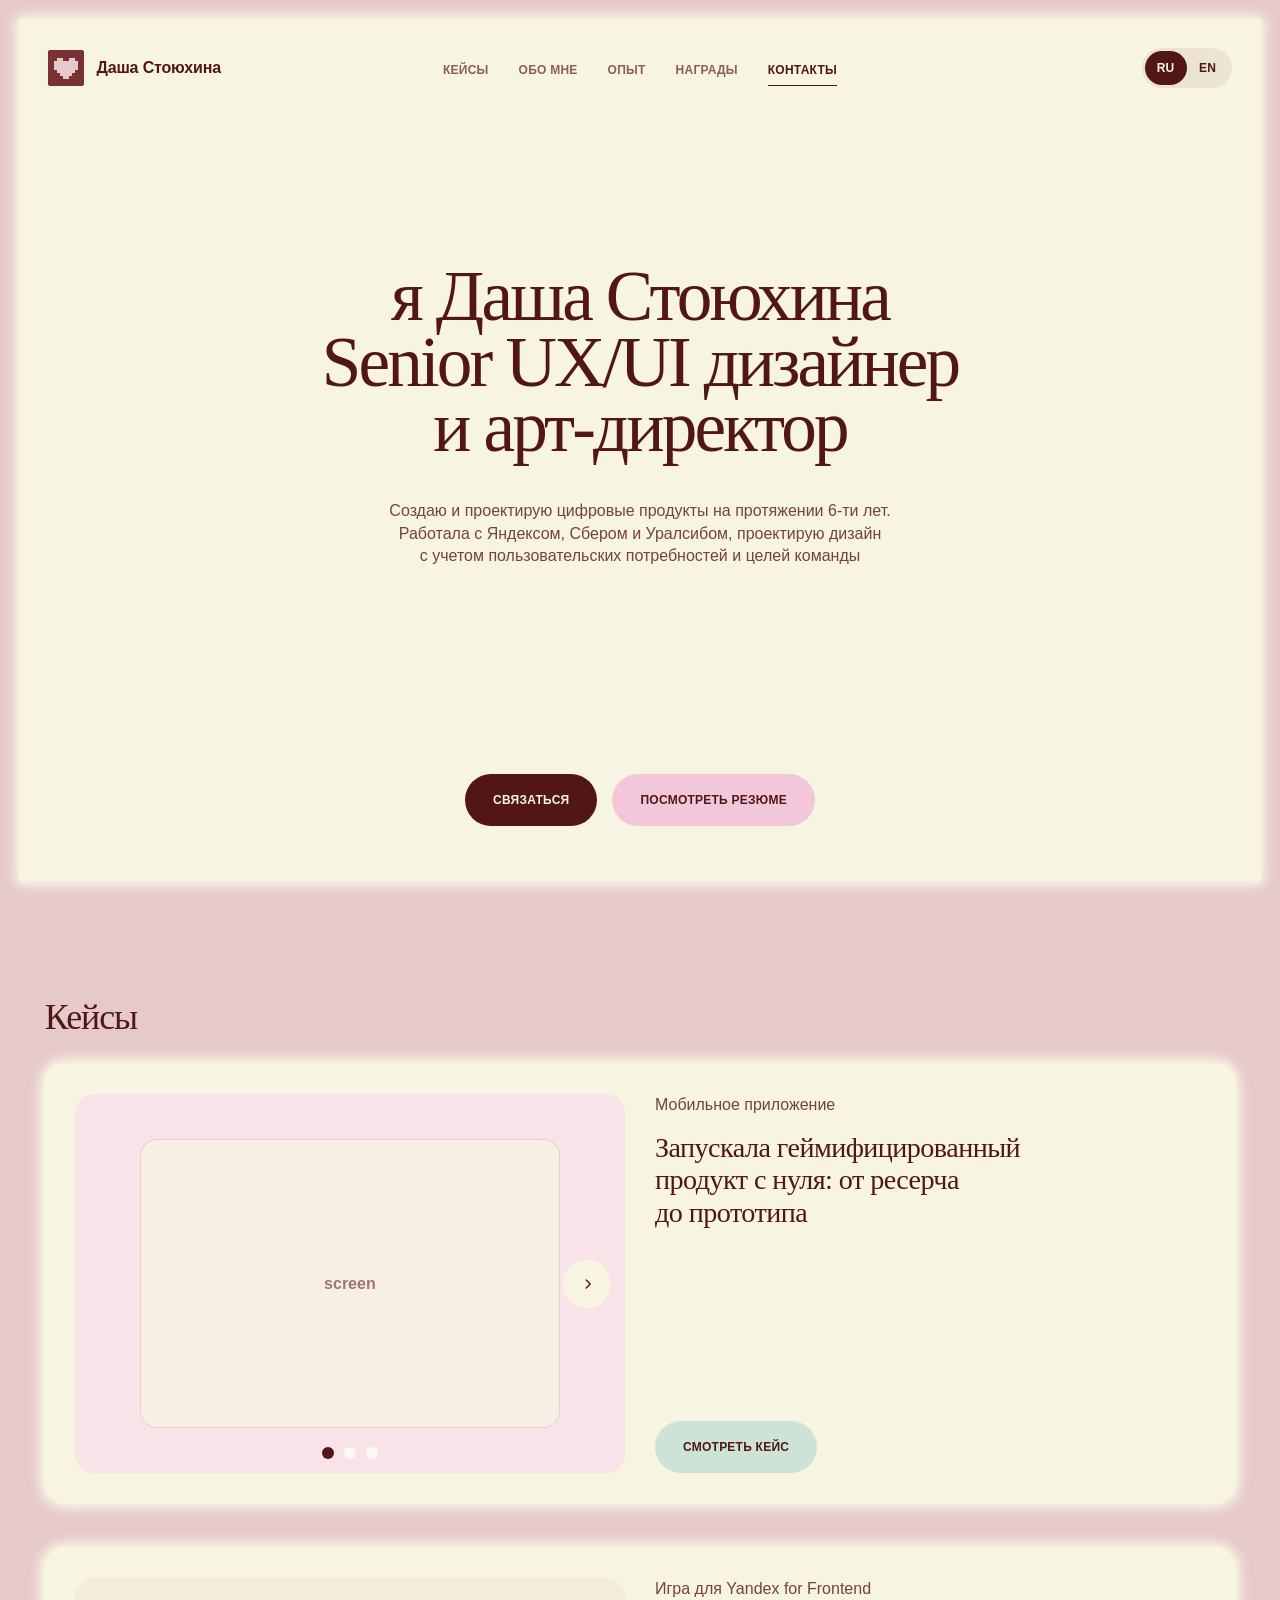
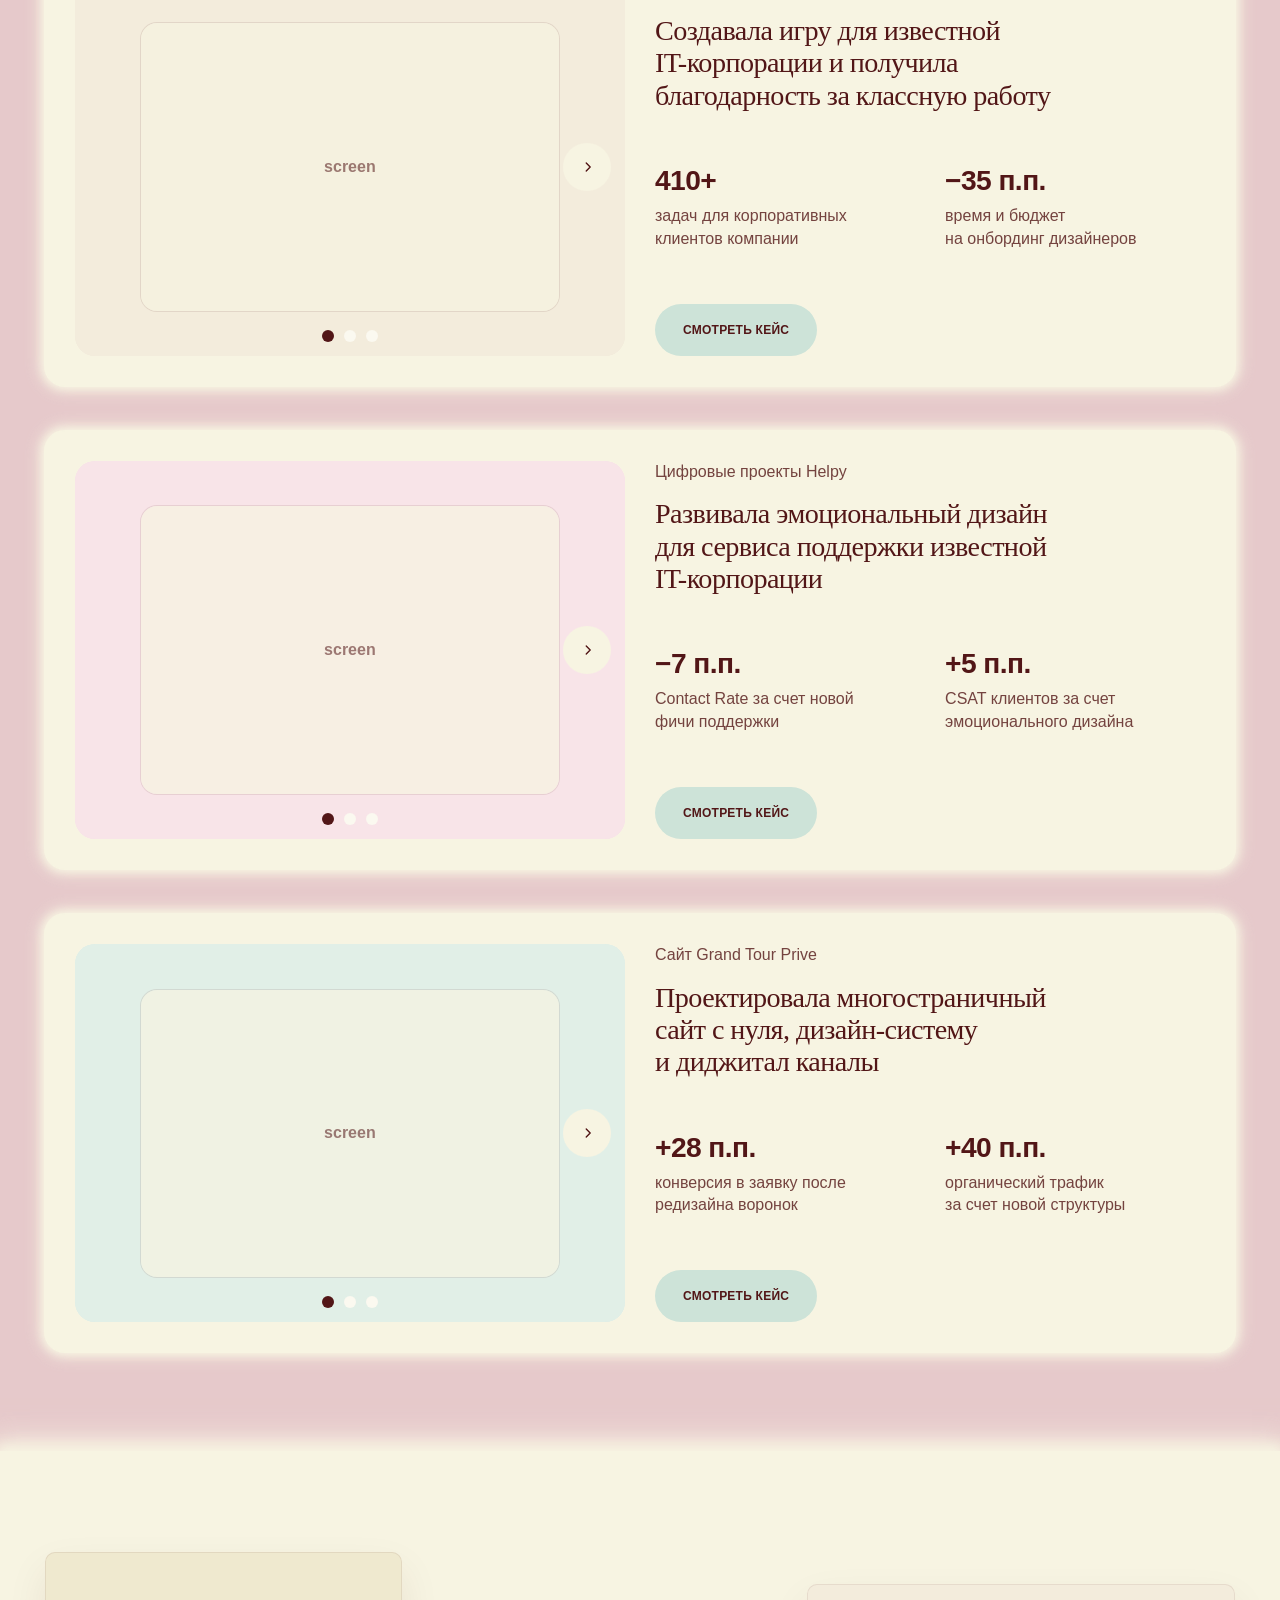
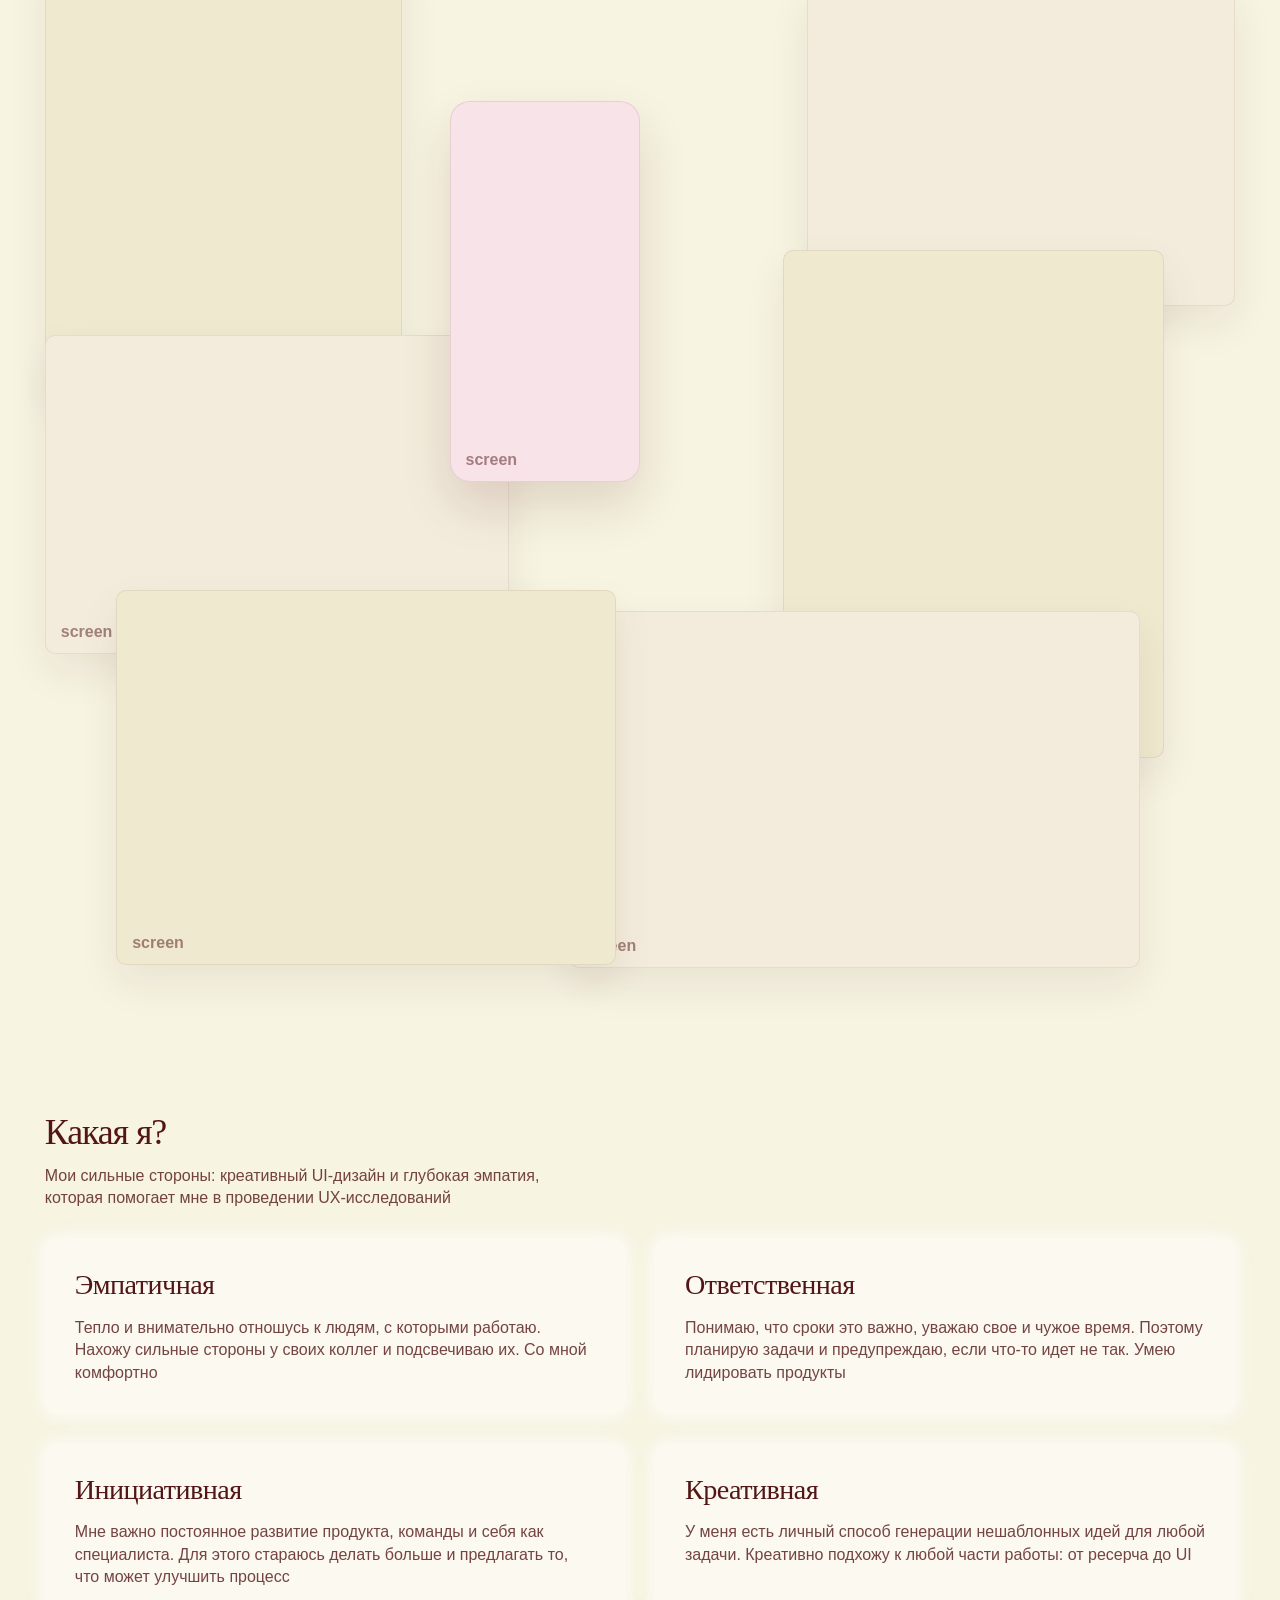
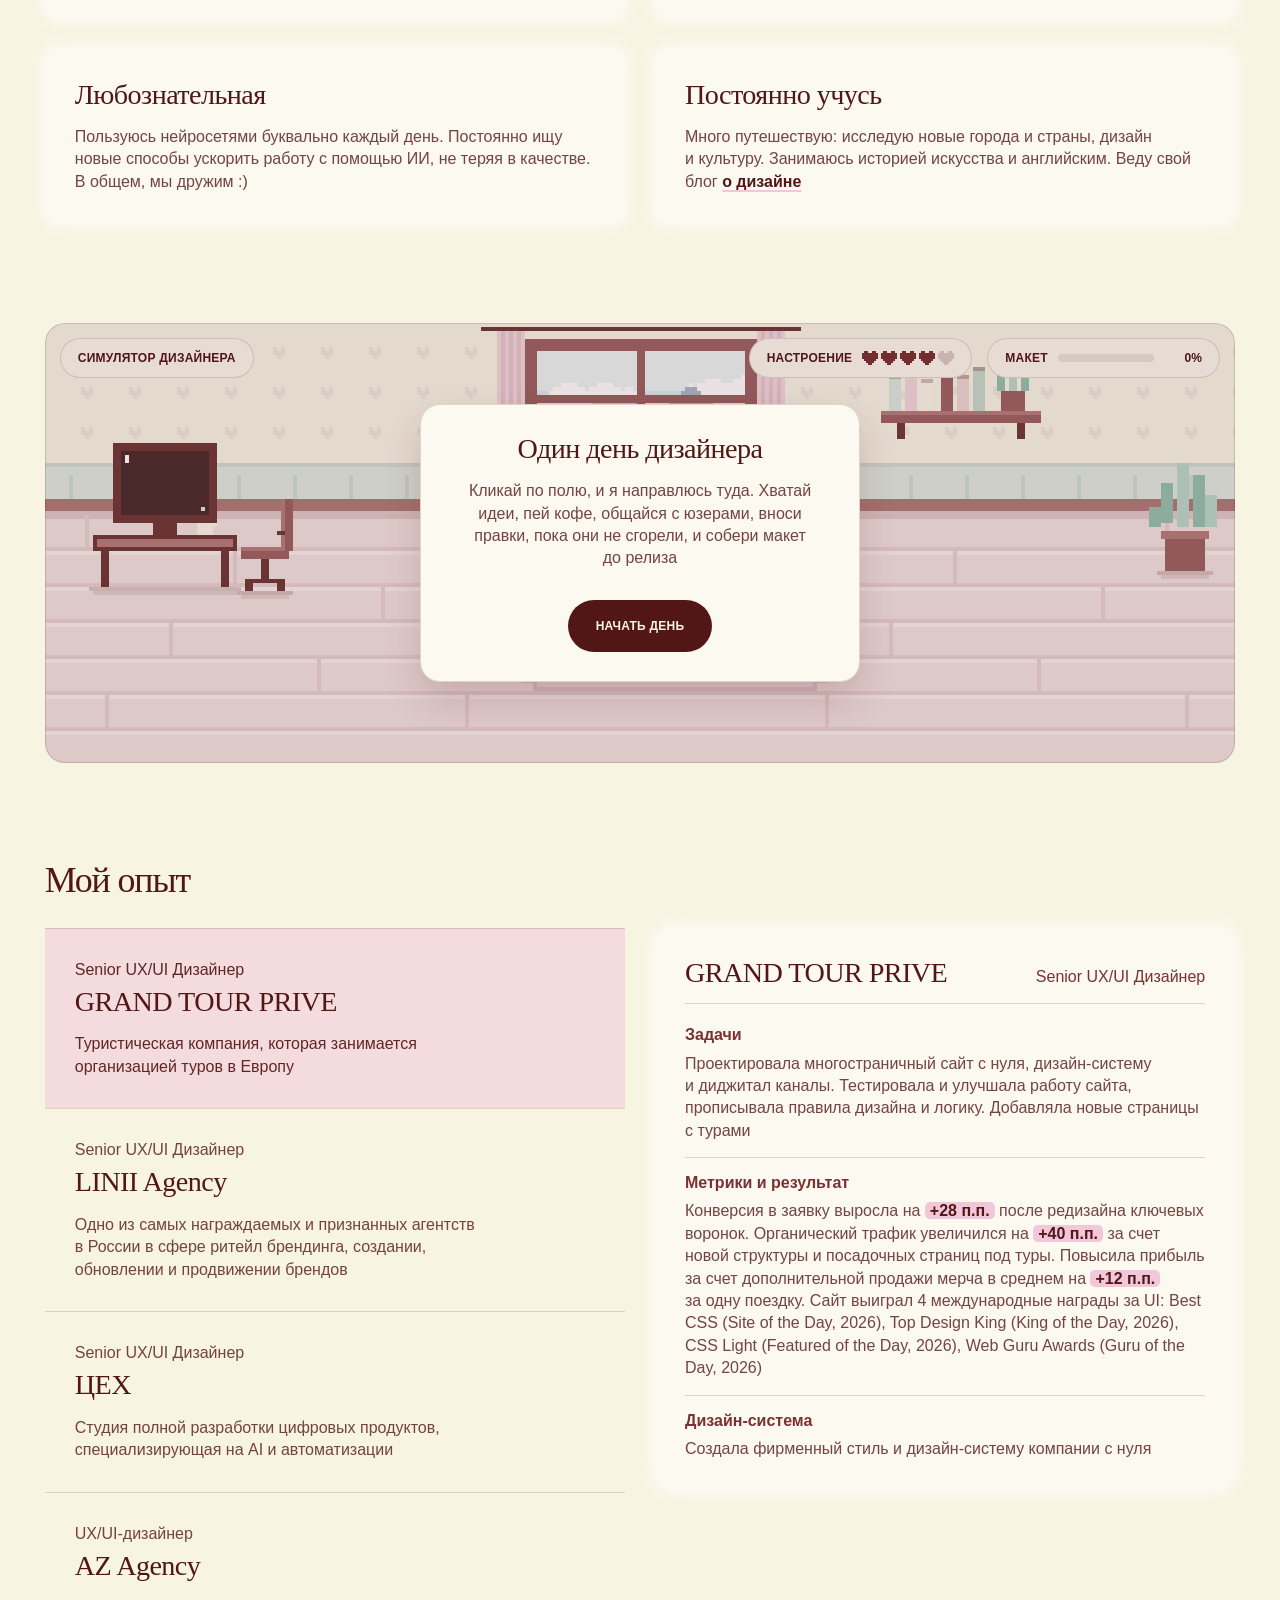
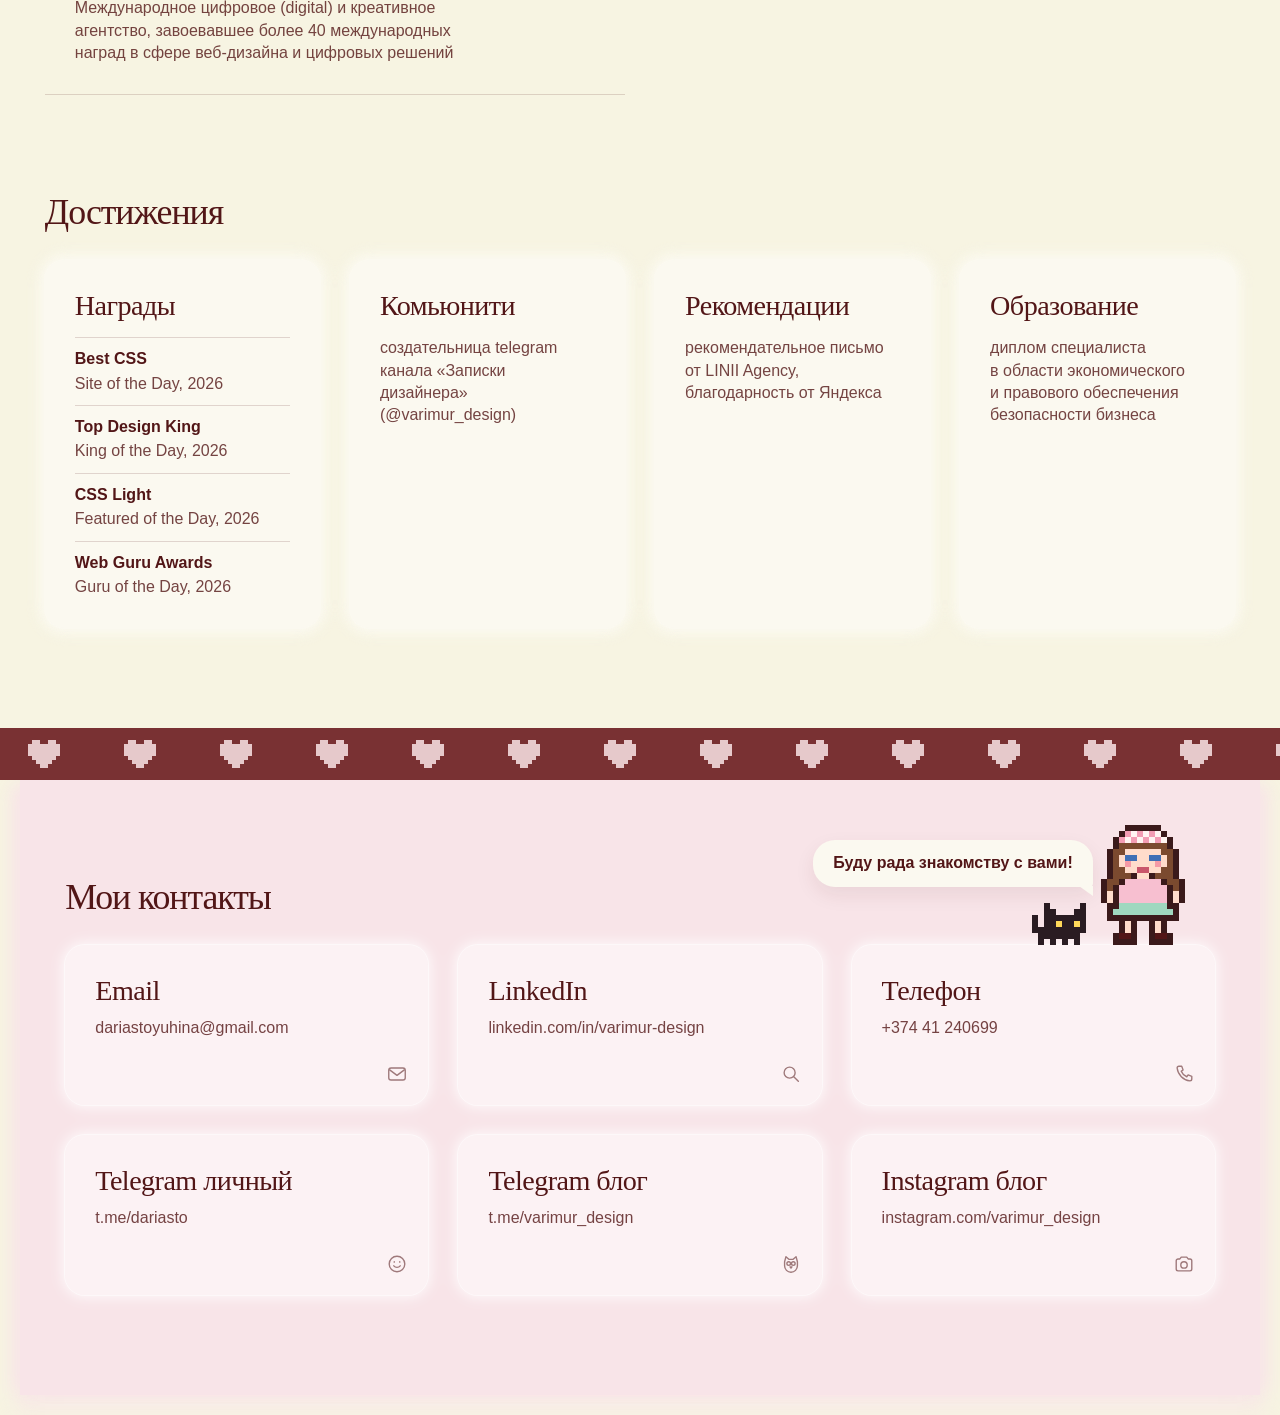
==== commit c363cbd8: "Move the footer speech bubble left so it clears Dasha. Co-authored-by: Cursor <cursoragent@cursor.co" ====
--- a/design/index.html
+++ b/design/index.html
@@ -9,7 +9,7 @@
       content="Портфолио Даши Стоюхиной: Senior UX/UI дизайнер и арт-директор. Цифровые продукты для Яндекса, Сбера и Уралсиба."
     />
     <meta name="theme-color" content="#e6c9cb" />
-    <link rel="stylesheet" href="./styles.css?v=56" />
+    <link rel="stylesheet" href="./styles.css?v=57" />
   </head>
   <body>
     <a class="skip" href="#main" data-i18n="ui.skip">Перейти к содержанию</a>
--- a/design/styles.css
+++ b/design/styles.css
@@ -451,7 +451,7 @@
 .footer__cat { width: 54px; flex: none; transform: scaleX(-1); }
 /* chat-style speech bubble at her head, the tail points down-right to her */
 .footer__bubble {
-  position: absolute; right: 78px; bottom: 58px; z-index: 1; white-space: nowrap;
+  position: absolute; right: 92px; bottom: 58px; z-index: 1; white-space: nowrap;
   padding: 12px 20px; border-radius: 22px 22px 4px 22px; background: var(--card);
   box-shadow: 0 8px 20px rgba(82, 22, 23, 0.08);
   font: 700 var(--fs-4)/var(--lh) var(--sans);
